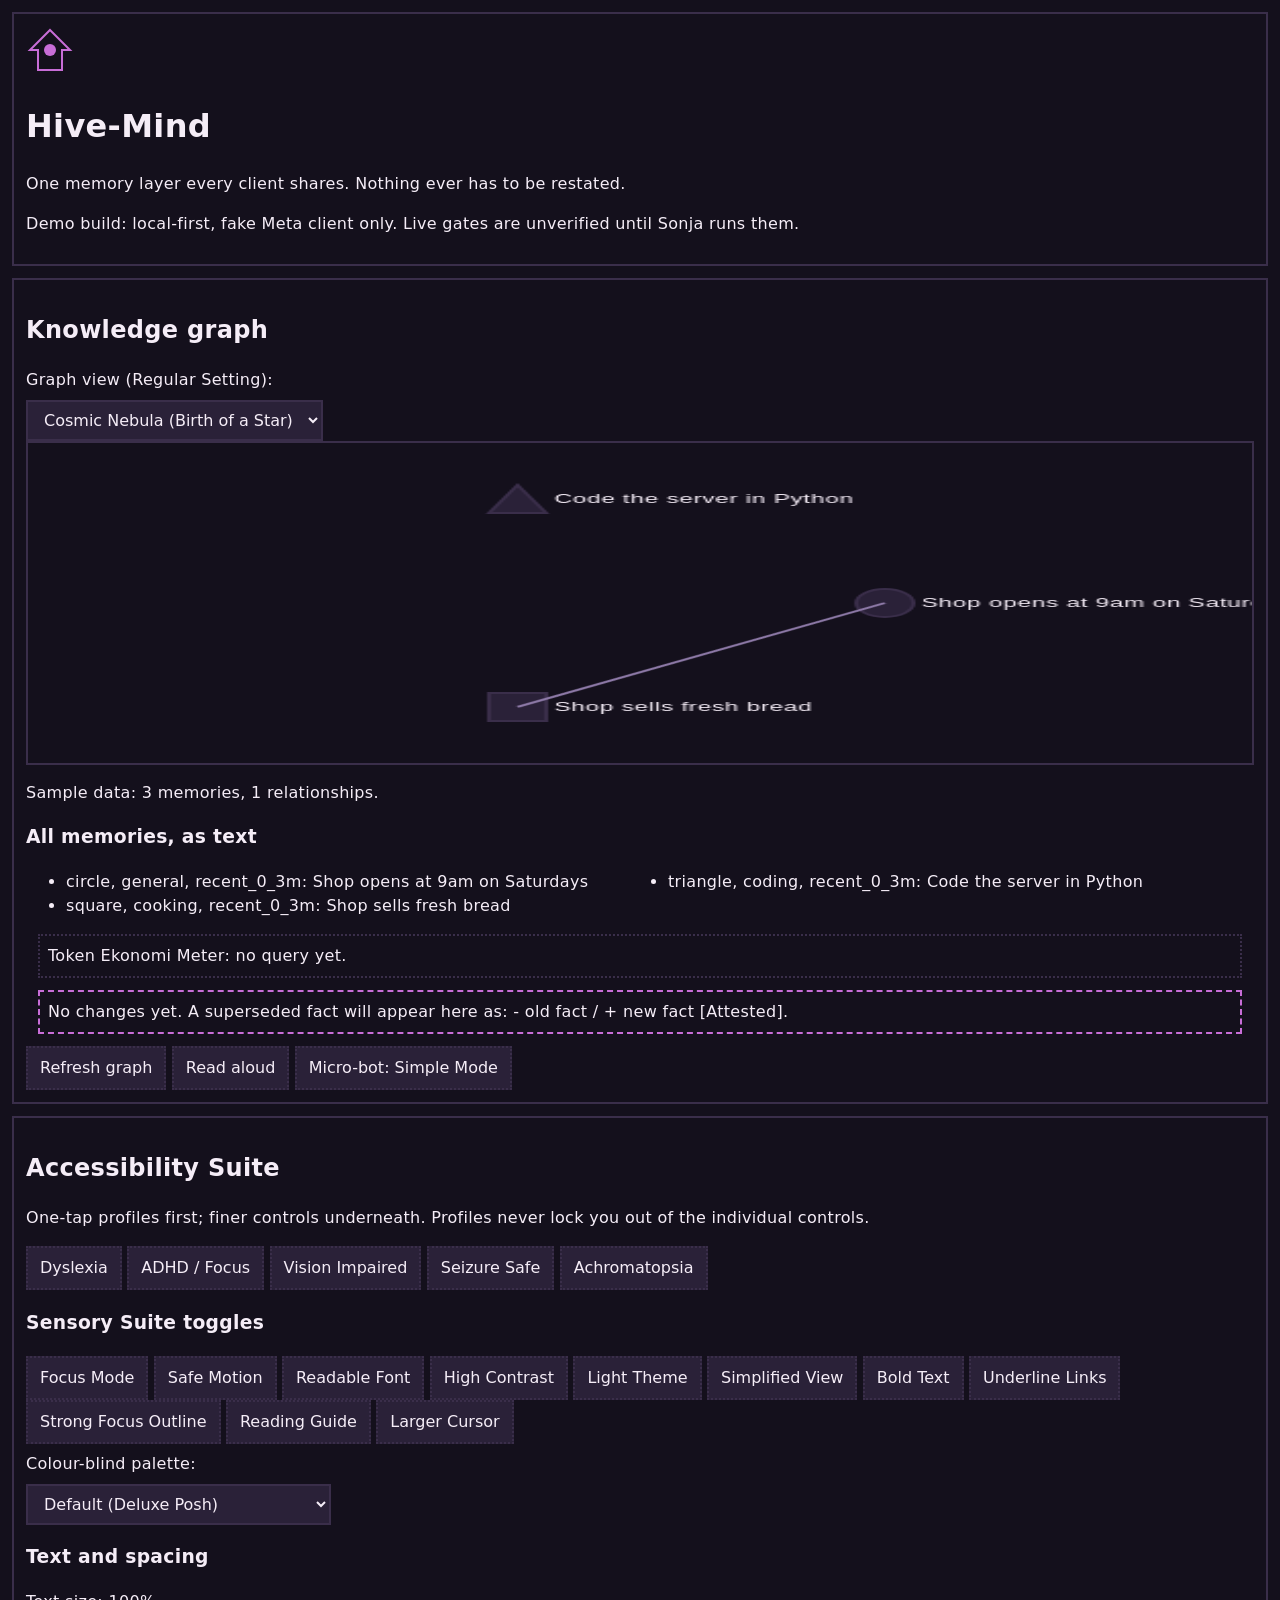
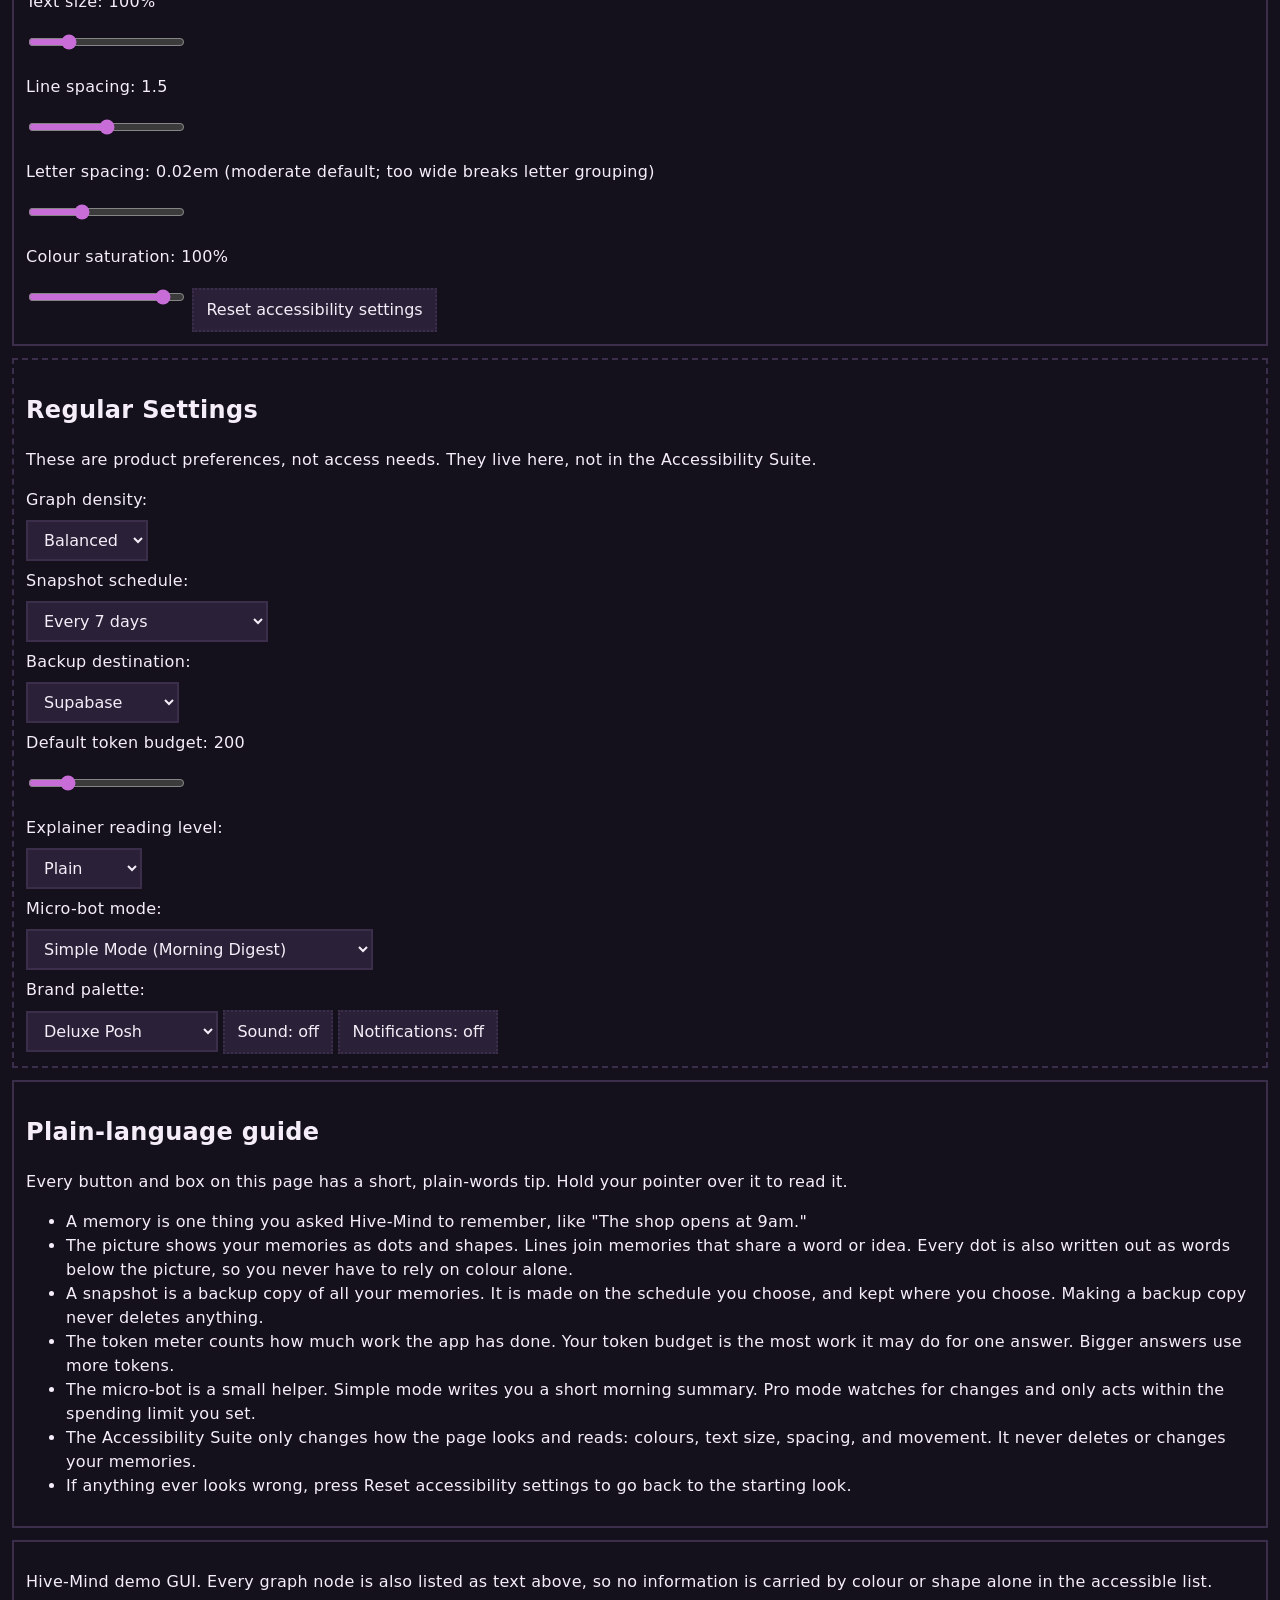
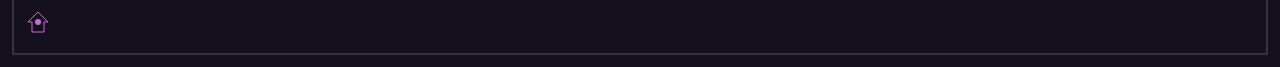
==== gui/index.html @ ef1be890 "Fix achromatopsia blackout: canvas uses rendered colours, preset conflict removed, plain-language he" ====
<!DOCTYPE html>
<html lang="en">
<head>
<meta charset="utf-8">
<meta name="viewport" content="width=device-width, initial-scale=1">
<title>Hive-Mind — Never Restate Yourself</title>
<link rel="stylesheet" href="styles.css">
</head>
<body>
<div id="reading-guide" aria-hidden="true"></div>
<header>
  <img src="logo.svg" alt="Hive-Mind logo: a house-shaped star" width="48" height="48">
  <h1>Hive-Mind</h1>
  <p>One memory layer every client shares. Nothing ever has to be restated.</p>
  <p class="distraction">Demo build: local-first, fake Meta client only. Live gates are unverified until Sonja runs them.</p>
</header>

<main>
  <section aria-label="Knowledge graph">
    <h2>Knowledge graph</h2>
    <label for="metaphor-select">Graph view (Regular Setting):</label>
    <select id="metaphor-select" aria-label="Graph view: nebula, tree of life, spherical mandala, or mythical road map" title="Choose how your memories are drawn: a star map, a tree, a round pattern, or a road map.">
      <option value="nebula">Cosmic Nebula (Birth of a Star)</option>
      <option value="tree">Tree of Life</option>
      <option value="mandala">Spherical Mandala</option>
      <option value="roadmap">Mythical Literary Road Map</option>
    </select>
    <div class="graph-wrap">
      <canvas id="graph-canvas" role="img" aria-label="Knowledge graph canvas: nodes are drawn as circles, squares, and triangles by domain, with solid, dashed, and dotted lines for relationships. A text list of all nodes follows."></canvas>
      <svg class="graph" id="graph-svg" role="img" aria-label="Knowledge graph, alternate view" style="display:none"><title>Knowledge graph, alternate view</title><g id="svg-nodes"></g></svg>
    </div>
    <p id="graph-status" aria-live="polite">Loading graph data…</p>
    <h3>All memories, as text</h3>
    <ul id="node-list" class="node-list" aria-label="All memories in the graph"></ul>
    <div id="token-meter" aria-live="polite">Token Ekonomi Meter: no query yet.</div>
    <div id="diff-toast" aria-live="polite">No changes yet. A superseded fact will appear here as: - old fact / + new fact [Attested].</div>
    <button id="refresh-button" type="button" aria-label="Refresh graph data" title="Load your newest memories into the picture.">Refresh graph</button>
    <button id="read-aloud-button" type="button" aria-label="Read the graph memories aloud" title="Read all your memories out loud.">Read aloud</button>
    <button id="microbot-slider-button" type="button" aria-label="Micro-bot mode slider: Simple Mode to Pro Mode" title="Switch the little helper between a simple morning summary and the advanced watch mode.">Micro-bot: Simple Mode</button>
  </section>

  <section class="accessibility" id="accessibility-suite" aria-label="Accessibility Suite">
    <h2>Accessibility Suite</h2>
    <p>One-tap profiles first; finer controls underneath. Profiles never lock you out of the individual controls.</p>
    <div role="group" aria-label="One-tap accessibility profiles">
      <button type="button" class="profile-button" data-profile="dyslexia" aria-pressed="false" aria-label="Dyslexia profile" title="One tap: easier reading font, more space, and fewer distractions.">Dyslexia</button>
      <button type="button" class="profile-button" data-profile="adhd_focus" aria-pressed="false" aria-label="ADHD and focus profile" title="One tap: hide distractions and show a reading guide to help you focus.">ADHD / Focus</button>
      <button type="button" class="profile-button" data-profile="vision_impaired" aria-pressed="false" aria-label="Vision impaired profile" title="One tap: bigger text, bold words, and stronger contrast.">Vision Impaired</button>
      <button type="button" class="profile-button" data-profile="seizure_safe" aria-pressed="false" aria-label="Seizure safe profile" title="One tap: stop movement, soften colours, and hide distractions.">Seizure Safe</button>
      <button type="button" class="profile-button" data-profile="achromatopsia" aria-pressed="false" aria-label="Achromatopsia profile, pure grayscale" title="One tap: shades of grey only, with black text on a white background.">Achromatopsia</button>
    </div>
    <h3>Sensory Suite toggles</h3>
    <button type="button" id="toggle-focus" aria-pressed="false" aria-label="Focus Mode: hide distractions" title="Hide extra notes so you can focus on your memories.">Focus Mode</button>
    <button type="button" id="toggle-motion" aria-pressed="false" aria-label="Safe Motion: stop animations" title="Stop movement and animation on this page.">Safe Motion</button>
    <button type="button" id="toggle-font" aria-pressed="false" aria-label="Readable Font" title="Use a font that is easier to read.">Readable Font</button>
    <button type="button" id="toggle-contrast" aria-pressed="false" aria-label="High Contrast" title="Make text and borders stand out more strongly.">High Contrast</button>
    <button type="button" id="toggle-light" aria-pressed="false" aria-label="Light Theme" title="Use a light background instead of a dark one.">Light Theme</button>
    <button type="button" id="toggle-simplified" aria-pressed="false" aria-label="Simplified View: hide images" title="Hide pictures and logos for a plainer page.">Simplified View</button>
    <button type="button" id="toggle-bold" aria-pressed="false" aria-label="Bold text" title="Make all words bold.">Bold Text</button>
    <button type="button" id="toggle-underline" aria-pressed="false" aria-label="Underline all links" title="Put a line under every link so links are easy to spot.">Underline Links</button>
    <button type="button" id="toggle-focus-outline" aria-pressed="false" aria-label="Strong keyboard focus outline" title="Show a thick outline around whatever you have selected with the keyboard.">Strong Focus Outline</button>
    <button type="button" id="toggle-guide" aria-pressed="false" aria-label="Reading guide ruler" title="Show a band that follows your mouse to help you keep your place while reading.">Reading Guide</button>
    <button type="button" id="toggle-cursor" aria-pressed="false" aria-label="Larger cursor" title="Make the mouse pointer bigger and easier to find.">Larger Cursor</button>
    <label for="palette-select">Colour-blind palette:</label>
    <select id="palette-select" aria-label="Colour-blind palette, including pure grayscale achromatopsia" title="Choose colours that work for your kind of colour blindness. The grey-only choice is for people who see no colour at all.">
      <option value="default">Default (Deluxe Posh)</option>
      <option value="deuteranomaly">Deuteranomaly</option>
      <option value="protanomaly">Protanomaly</option>
      <option value="deuteranopia">Deuteranopia</option>
      <option value="protanopia">Protanopia</option>
      <option value="tritanomaly">Tritanomaly</option>
      <option value="tritanopia">Tritanopia</option>
      <option value="achromatopsia">Achromatopsia (pure grayscale)</option>
    </select>
    <h3>Text and spacing</h3>
    <label for="text-size">Text size: <span id="text-size-value">100%</span></label>
    <input id="text-size" type="range" min="80" max="200" step="5" value="100" aria-label="Text size, 80 to 200 percent" title="Make the words bigger or smaller.">
    <label for="line-spacing">Line spacing: <span id="line-spacing-value">1.5</span></label>
    <input id="line-spacing" type="range" min="1.0" max="2.0" step="0.1" value="1.5" aria-label="Line spacing, 1.0 to 2.0" title="Change the space between lines of words.">
    <label for="letter-spacing">Letter spacing: <span id="letter-spacing-value">0.02em</span> (moderate default; too wide breaks letter grouping)</label>
    <input id="letter-spacing" type="range" min="-0.02" max="0.12" step="0.01" value="0.02" aria-label="Letter spacing, minus 0.02 to 0.12 em" title="Change the space between letters. A little helps; too much makes words hard to read.">
    <label for="saturation">Colour saturation: <span id="saturation-value">100%</span></label>
    <input id="saturation" type="range" min="0" max="100" step="5" value="100" aria-label="Colour saturation, 0 to 100 percent, 0 is monochrome" title="Make colours stronger or weaker. All the way down is grey only.">
    <button type="button" id="reset-settings" aria-label="Reset all accessibility settings to defaults" title="Put all the reading and colour settings back to how they started.">Reset accessibility settings</button>
  </section>

  <section class="regular" id="regular-settings" aria-label="Regular settings">
    <h2>Regular Settings</h2>
    <p>These are product preferences, not access needs. They live here, not in the Accessibility Suite.</p>
    <label for="graph-density">Graph density:</label>
    <select id="graph-density" aria-label="Graph density: sparse, balanced, or dense" title="Choose how many memories to show at once: few, a balanced amount, or many.">
      <option value="sparse">Sparse</option>
      <option value="balanced" selected>Balanced</option>
      <option value="dense">Dense</option>
    </select>
    <label for="snapshot-schedule">Snapshot schedule:</label>
    <select id="snapshot-schedule" aria-label="Snapshot schedule" title="Choose how often a backup copy of your memories is made.">
      <option value="7d" selected>Every 7 days</option>
      <option value="1d">Daily</option>
      <option value="30d">Every 30 days</option>
      <option value="now">Manual (Sync Now only)</option>
    </select>
    <label for="backup-destination">Backup destination:</label>
    <select id="backup-destination" aria-label="Backup destination: Supabase or Google Drive" title="Choose where your backup copy of your memories is kept.">
      <option value="supabase" selected>Supabase</option>
      <option value="drive">Google Drive</option>
    </select>
    <label for="token-budget">Default token budget: <span id="token-budget-value">200</span></label>
    <input id="token-budget" type="range" min="50" max="1000" step="50" value="200" aria-label="Default token budget, 50 to 1000" title="Set how much work the app may do when it answers. A bigger number lets it do more, and costs more.">
    <label for="reading-level">Explainer reading level:</label>
    <select id="reading-level" aria-label="Explainer reading level" title="Choose short plain explanations or longer detailed ones.">
      <option value="plain" selected>Plain</option>
      <option value="detailed">Detailed</option>
    </select>
    <label for="microbot-mode">Micro-bot mode:</label>
    <select id="microbot-mode" aria-label="Micro-bot mode: Simple or Pro" title="Choose the simple morning summary helper or the advanced watch helper.">
      <option value="simple" selected>Simple Mode (Morning Digest)</option>
      <option value="pro">Pro Mode (Allowance-Gated Sentinel)</option>
    </select>
    <label for="palette-choice">Brand palette:</label>
    <select id="palette-choice" aria-label="Brand palette selection" title="Choose the look of the page: the dark fancy style or the light fancy style.">
      <option value="posh" selected>Deluxe Posh</option>
      <option value="posh-light">Deluxe Posh Light</option>
    </select>
    <button type="button" id="toggle-sound" aria-pressed="false" aria-label="Sound effects on or off" title="Turn sounds on or off.">Sound: off</button>
    <button type="button" id="toggle-notifications" aria-pressed="false" aria-label="Notifications on or off" title="Turn pop-up messages on or off.">Notifications: off</button>
  </section>

  <section id="plain-language-guide" aria-label="Plain-language guide">
    <h2>Plain-language guide</h2>
    <p>Every button and box on this page has a short, plain-words tip. Hold your pointer over it to read it.</p>
    <ul>
      <li>A memory is one thing you asked Hive-Mind to remember, like "The shop opens at 9am."</li>
      <li>The picture shows your memories as dots and shapes. Lines join memories that share a word or idea. Every dot is also written out as words below the picture, so you never have to rely on colour alone.</li>
      <li>A snapshot is a backup copy of all your memories. It is made on the schedule you choose, and kept where you choose. Making a backup copy never deletes anything.</li>
      <li>The token meter counts how much work the app has done. Your token budget is the most work it may do for one answer. Bigger answers use more tokens.</li>
      <li>The micro-bot is a small helper. Simple mode writes you a short morning summary. Pro mode watches for changes and only acts within the spending limit you set.</li>
      <li>The Accessibility Suite only changes how the page looks and reads: colours, text size, spacing, and movement. It never deletes or changes your memories.</li>
      <li>If anything ever looks wrong, press Reset accessibility settings to go back to the starting look.</li>
    </ul>
  </section>
</main>
<footer>
  <p>Hive-Mind demo GUI. Every graph node is also listed as text above, so no information is carried by colour or shape alone in the accessible list.</p>
  <img src="logo.svg" alt="" width="24" height="24" aria-hidden="true">
</footer>
<script src="settings-data.js"></script>
<script src="app.js"></script>
</body>
</html>
---- gui/styles.css ----
/* Hive-Mind GUI styles. 2px borders carry hierarchy: solid = primary
   frames, dashed = secondary tags/links, dotted = tertiary controls.
   Meaning is never carried by colour alone: shapes + line styles do
   that work, so the pure-grayscale mode keeps full hierarchy. */
:root {
  --bg: #14101c; --text: #f5edf7; --accent: #c86dd7; --border: #3a2e4a;
  --node: #2a2138; --edge: #8e7aa8;
  --font-scale: 1; --line-height: 1.5; --letter-spacing: 0.02em;
  --saturation: 100%;
}
* { box-sizing: border-box; }
body {
  margin: 0; background: var(--bg); color: var(--text);
  font-family: system-ui, sans-serif;
  font-size: calc(16px * var(--font-scale));
  line-height: var(--line-height); letter-spacing: var(--letter-spacing);
}
body.light-theme { --bg: #faf7fb; --text: #1a1424; --node: #ffffff; --border: #6b5a80; }
body.high-contrast { --bg: #000000; --text: #ffffff; --accent: #ffd400; --border: #ffffff; --edge: #ffffff; }
body.readable-font { font-family: "Atkinson Hyperlegible", Verdana, sans-serif; }
body.bold-text { font-weight: 700; }
body.focus-mode .distraction { display: none; }
body.safe-motion *, body.safe-motion *::before, body.safe-motion *::after {
  animation: none !important; transition: none !important;
}
body.simplified img, body.simplified .decorative { display: none; }
body.underline-links a { text-decoration: underline !important; }
body.strong-focus :focus-visible { outline: 4px solid var(--accent); outline-offset: 3px; }
body.large-cursor, body.large-cursor * { cursor: url("data:image/svg+xml;utf8,<svg xmlns='http://www.w3.org/2000/svg' width='32' height='32'><circle cx='16' cy='16' r='12' fill='none' stroke='black' stroke-width='3'/></svg>") 16 16, auto; }
/* Saturation and achromatopsia filters are scoped to header/main/
   footer, NOT to body: a filter on body would make the fixed
   reading guide (a direct child of body) position relative to the
   body instead of the viewport. The guide itself is left unfiltered
   and gets a grayscale background in achromatopsia mode below, so
   it stays usable and never carries colour. The canvas, logo, and
   native controls inside header/main/footer all go through the
   filter, so no colour survives anywhere on the page. */
header, main, footer { filter: saturate(var(--saturation)); }
body.achromatopsia header, body.achromatopsia main, body.achromatopsia footer { filter: grayscale(1) saturate(var(--saturation)); }
body.achromatopsia #reading-guide { background: rgba(89, 89, 89, 0.25); }
@media (prefers-reduced-motion: reduce) {
  * { animation-duration: 0.01ms !important; transition-duration: 0.01ms !important; }
}
header, section, footer { border: 2px solid var(--border); margin: 12px; padding: 12px; }
header { border-style: solid; }
section.accessibility { border-style: solid; }
section.regular { border-style: dashed; }
/* accent-color lets palette changes (including the grayscale accent)
   show on native controls: without it Chrome keeps range sliders and
   select controls blue no matter what the palette says. */
button, select, input[type="range"] { border: 2px solid var(--border); background: var(--node); color: var(--text); padding: 8px 12px; font: inherit; accent-color: var(--accent); }
button { border-style: dotted; cursor: pointer; }
button[aria-pressed="true"] { border-style: solid; border-color: var(--accent); }
label { display: block; margin: 8px 0; }
.graph-wrap { border: 2px solid var(--border); position: relative; min-height: 320px; }
canvas, svg.graph { width: 100%; height: 320px; display: block; }
/* The canvas background matches the page background, so canvas
   labels always sit on the colour they were drawn against. */
canvas { background: var(--bg); }
#reading-guide { position: fixed; left: 0; right: 0; height: 2em; background: rgba(200, 109, 215, 0.25); border-top: 2px solid var(--accent); border-bottom: 2px solid var(--accent); pointer-events: none; display: none; z-index: 50; }
body.reading-guide #reading-guide { display: block; }
#diff-toast { border: 2px dashed var(--accent); padding: 8px; margin: 12px; }
#token-meter { border: 2px dotted var(--border); padding: 8px; margin: 12px; }
.node-list { columns: 2; }
.sr-only { position: absolute; width: 1px; height: 1px; overflow: hidden; clip: rect(0,0,0,0); }
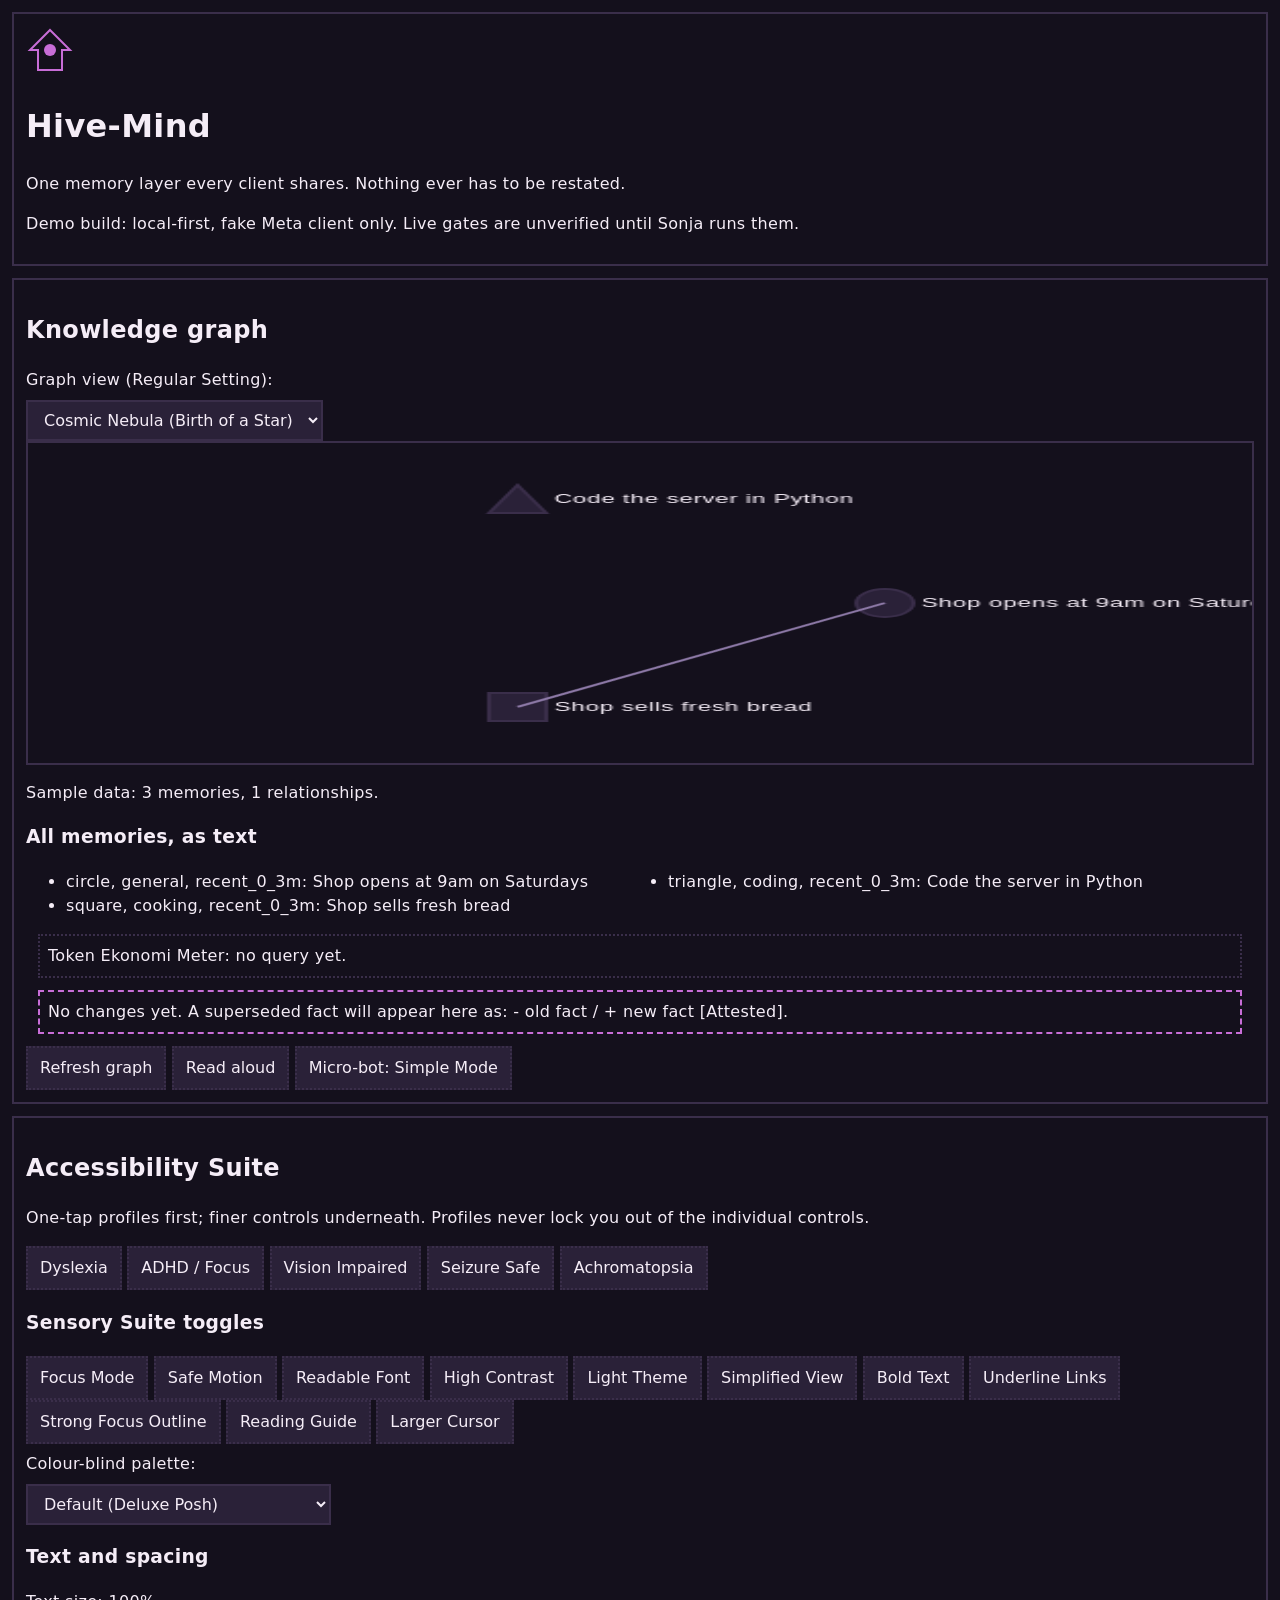
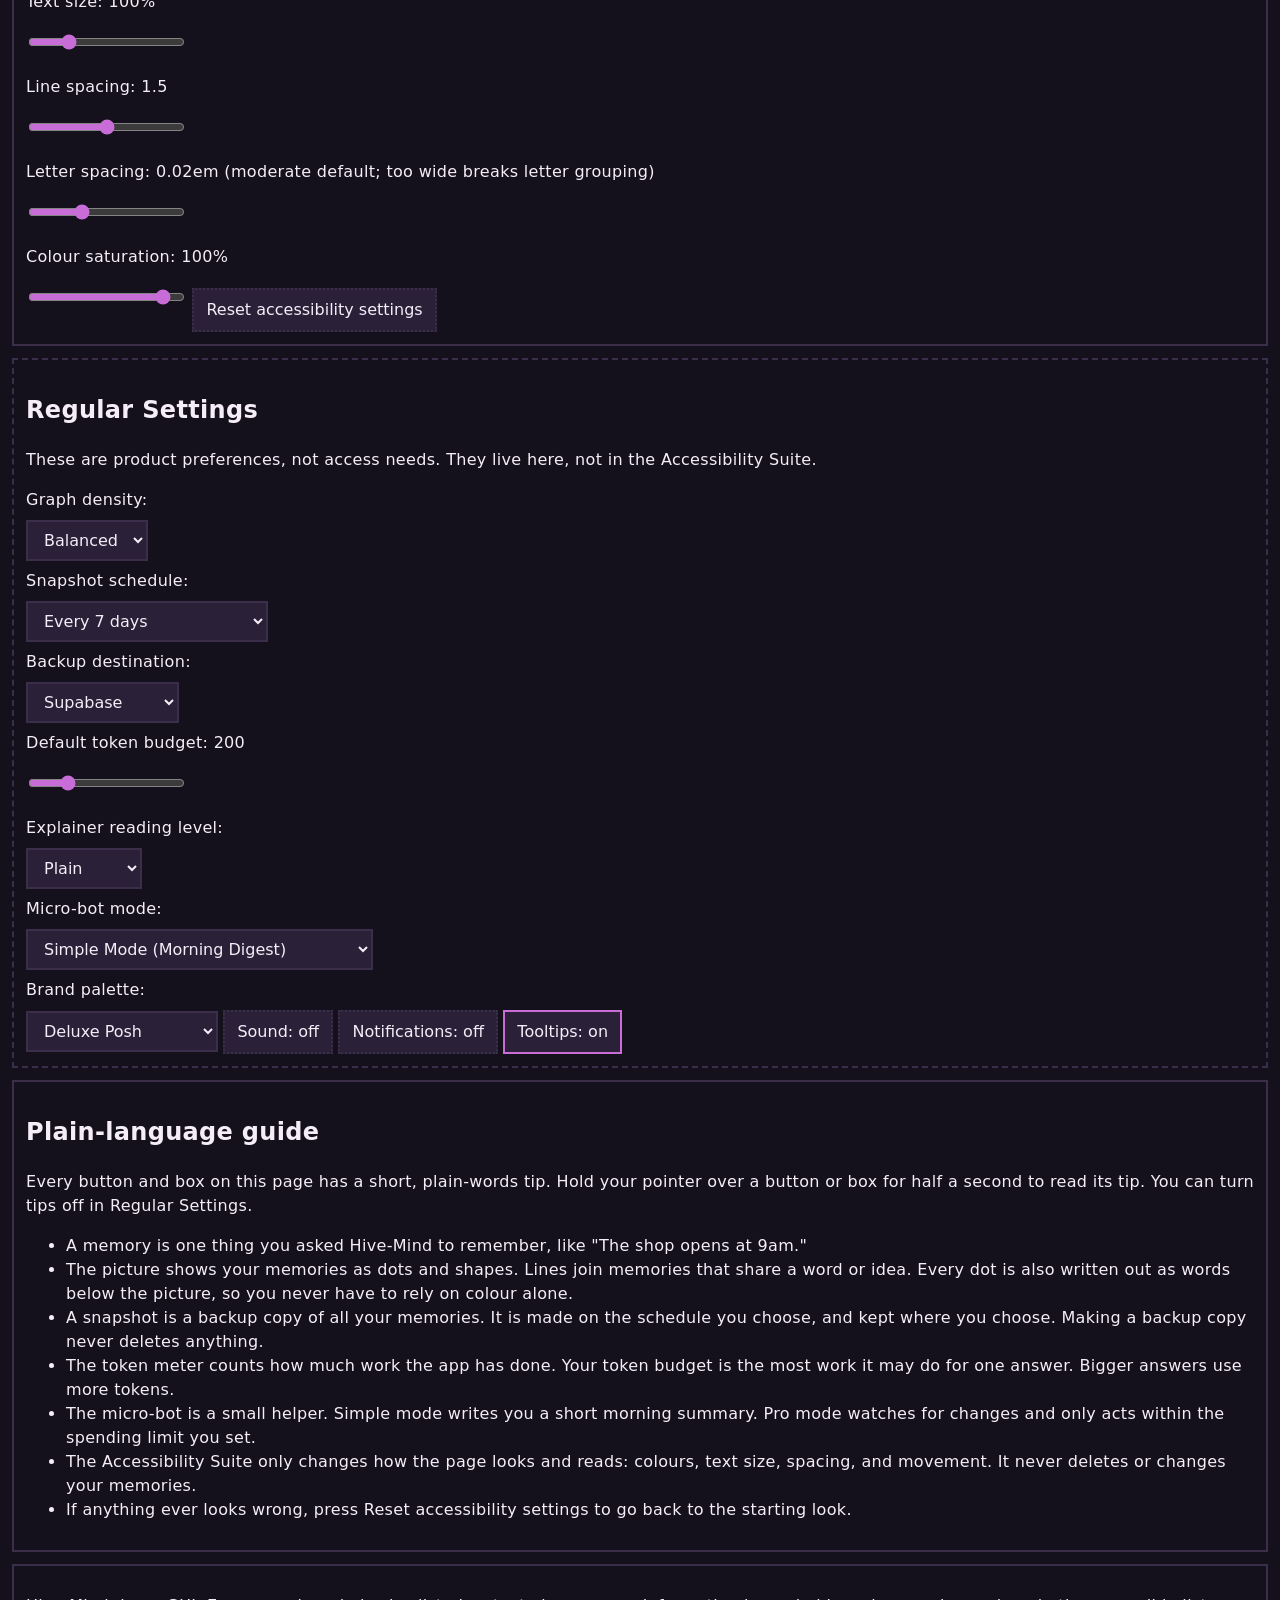
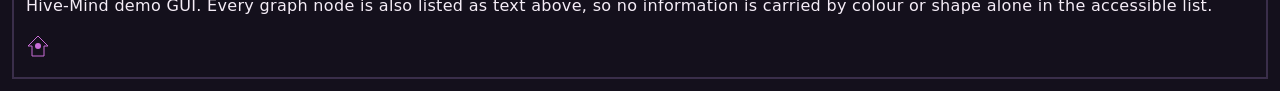
==== commit ca0ede08: "Fast custom tooltips: 500ms, hover+focus, off switch in Regular Settings (152 tests passed)" ====
--- a/gui/index.html
+++ b/gui/index.html
@@ -8,6 +8,7 @@
 </head>
 <body>
 <div id="reading-guide" aria-hidden="true"></div>
+<div id="hivemind-tooltip" role="tooltip" hidden></div>
 <header>
   <img src="logo.svg" alt="Hive-Mind logo: a house-shaped star" width="48" height="48">
   <h1>Hive-Mind</h1>
@@ -19,7 +20,7 @@
   <section aria-label="Knowledge graph">
     <h2>Knowledge graph</h2>
     <label for="metaphor-select">Graph view (Regular Setting):</label>
-    <select id="metaphor-select" aria-label="Graph view: nebula, tree of life, spherical mandala, or mythical road map" title="Choose how your memories are drawn: a star map, a tree, a round pattern, or a road map.">
+    <select id="metaphor-select" aria-label="Graph view: nebula, tree of life, spherical mandala, or mythical road map" data-tooltip="Choose how your memories are drawn: a star map, a tree, a round pattern, or a road map.">
       <option value="nebula">Cosmic Nebula (Birth of a Star)</option>
       <option value="tree">Tree of Life</option>
       <option value="mandala">Spherical Mandala</option>
@@ -34,35 +35,35 @@
     <ul id="node-list" class="node-list" aria-label="All memories in the graph"></ul>
     <div id="token-meter" aria-live="polite">Token Ekonomi Meter: no query yet.</div>
     <div id="diff-toast" aria-live="polite">No changes yet. A superseded fact will appear here as: - old fact / + new fact [Attested].</div>
-    <button id="refresh-button" type="button" aria-label="Refresh graph data" title="Load your newest memories into the picture.">Refresh graph</button>
-    <button id="read-aloud-button" type="button" aria-label="Read the graph memories aloud" title="Read all your memories out loud.">Read aloud</button>
-    <button id="microbot-slider-button" type="button" aria-label="Micro-bot mode slider: Simple Mode to Pro Mode" title="Switch the little helper between a simple morning summary and the advanced watch mode.">Micro-bot: Simple Mode</button>
+    <button id="refresh-button" type="button" aria-label="Refresh graph data" data-tooltip="Load your newest memories into the picture.">Refresh graph</button>
+    <button id="read-aloud-button" type="button" aria-label="Read the graph memories aloud" data-tooltip="Read all your memories out loud.">Read aloud</button>
+    <button id="microbot-slider-button" type="button" aria-label="Micro-bot mode slider: Simple Mode to Pro Mode" data-tooltip="Switch the little helper between a simple morning summary and the advanced watch mode.">Micro-bot: Simple Mode</button>
   </section>
 
   <section class="accessibility" id="accessibility-suite" aria-label="Accessibility Suite">
     <h2>Accessibility Suite</h2>
     <p>One-tap profiles first; finer controls underneath. Profiles never lock you out of the individual controls.</p>
     <div role="group" aria-label="One-tap accessibility profiles">
-      <button type="button" class="profile-button" data-profile="dyslexia" aria-pressed="false" aria-label="Dyslexia profile" title="One tap: easier reading font, more space, and fewer distractions.">Dyslexia</button>
-      <button type="button" class="profile-button" data-profile="adhd_focus" aria-pressed="false" aria-label="ADHD and focus profile" title="One tap: hide distractions and show a reading guide to help you focus.">ADHD / Focus</button>
-      <button type="button" class="profile-button" data-profile="vision_impaired" aria-pressed="false" aria-label="Vision impaired profile" title="One tap: bigger text, bold words, and stronger contrast.">Vision Impaired</button>
-      <button type="button" class="profile-button" data-profile="seizure_safe" aria-pressed="false" aria-label="Seizure safe profile" title="One tap: stop movement, soften colours, and hide distractions.">Seizure Safe</button>
-      <button type="button" class="profile-button" data-profile="achromatopsia" aria-pressed="false" aria-label="Achromatopsia profile, pure grayscale" title="One tap: shades of grey only, with black text on a white background.">Achromatopsia</button>
+      <button type="button" class="profile-button" data-profile="dyslexia" aria-pressed="false" aria-label="Dyslexia profile" data-tooltip="One tap: easier reading font, more space, and fewer distractions.">Dyslexia</button>
+      <button type="button" class="profile-button" data-profile="adhd_focus" aria-pressed="false" aria-label="ADHD and focus profile" data-tooltip="One tap: hide distractions and show a reading guide to help you focus.">ADHD / Focus</button>
+      <button type="button" class="profile-button" data-profile="vision_impaired" aria-pressed="false" aria-label="Vision impaired profile" data-tooltip="One tap: bigger text, bold words, and stronger contrast.">Vision Impaired</button>
+      <button type="button" class="profile-button" data-profile="seizure_safe" aria-pressed="false" aria-label="Seizure safe profile" data-tooltip="One tap: stop movement, soften colours, and hide distractions.">Seizure Safe</button>
+      <button type="button" class="profile-button" data-profile="achromatopsia" aria-pressed="false" aria-label="Achromatopsia profile, pure grayscale" data-tooltip="One tap: shades of grey only, with black text on a white background.">Achromatopsia</button>
     </div>
     <h3>Sensory Suite toggles</h3>
-    <button type="button" id="toggle-focus" aria-pressed="false" aria-label="Focus Mode: hide distractions" title="Hide extra notes so you can focus on your memories.">Focus Mode</button>
-    <button type="button" id="toggle-motion" aria-pressed="false" aria-label="Safe Motion: stop animations" title="Stop movement and animation on this page.">Safe Motion</button>
-    <button type="button" id="toggle-font" aria-pressed="false" aria-label="Readable Font" title="Use a font that is easier to read.">Readable Font</button>
-    <button type="button" id="toggle-contrast" aria-pressed="false" aria-label="High Contrast" title="Make text and borders stand out more strongly.">High Contrast</button>
-    <button type="button" id="toggle-light" aria-pressed="false" aria-label="Light Theme" title="Use a light background instead of a dark one.">Light Theme</button>
-    <button type="button" id="toggle-simplified" aria-pressed="false" aria-label="Simplified View: hide images" title="Hide pictures and logos for a plainer page.">Simplified View</button>
-    <button type="button" id="toggle-bold" aria-pressed="false" aria-label="Bold text" title="Make all words bold.">Bold Text</button>
-    <button type="button" id="toggle-underline" aria-pressed="false" aria-label="Underline all links" title="Put a line under every link so links are easy to spot.">Underline Links</button>
-    <button type="button" id="toggle-focus-outline" aria-pressed="false" aria-label="Strong keyboard focus outline" title="Show a thick outline around whatever you have selected with the keyboard.">Strong Focus Outline</button>
-    <button type="button" id="toggle-guide" aria-pressed="false" aria-label="Reading guide ruler" title="Show a band that follows your mouse to help you keep your place while reading.">Reading Guide</button>
-    <button type="button" id="toggle-cursor" aria-pressed="false" aria-label="Larger cursor" title="Make the mouse pointer bigger and easier to find.">Larger Cursor</button>
+    <button type="button" id="toggle-focus" aria-pressed="false" aria-label="Focus Mode: hide distractions" data-tooltip="Hide extra notes so you can focus on your memories.">Focus Mode</button>
+    <button type="button" id="toggle-motion" aria-pressed="false" aria-label="Safe Motion: stop animations" data-tooltip="Stop movement and animation on this page.">Safe Motion</button>
+    <button type="button" id="toggle-font" aria-pressed="false" aria-label="Readable Font" data-tooltip="Use a font that is easier to read.">Readable Font</button>
+    <button type="button" id="toggle-contrast" aria-pressed="false" aria-label="High Contrast" data-tooltip="Make text and borders stand out more strongly.">High Contrast</button>
+    <button type="button" id="toggle-light" aria-pressed="false" aria-label="Light Theme" data-tooltip="Use a light background instead of a dark one.">Light Theme</button>
+    <button type="button" id="toggle-simplified" aria-pressed="false" aria-label="Simplified View: hide images" data-tooltip="Hide pictures and logos for a plainer page.">Simplified View</button>
+    <button type="button" id="toggle-bold" aria-pressed="false" aria-label="Bold text" data-tooltip="Make all words bold.">Bold Text</button>
+    <button type="button" id="toggle-underline" aria-pressed="false" aria-label="Underline all links" data-tooltip="Put a line under every link so links are easy to spot.">Underline Links</button>
+    <button type="button" id="toggle-focus-outline" aria-pressed="false" aria-label="Strong keyboard focus outline" data-tooltip="Show a thick outline around whatever you have selected with the keyboard.">Strong Focus Outline</button>
+    <button type="button" id="toggle-guide" aria-pressed="false" aria-label="Reading guide ruler" data-tooltip="Show a band that follows your mouse to help you keep your place while reading.">Reading Guide</button>
+    <button type="button" id="toggle-cursor" aria-pressed="false" aria-label="Larger cursor" data-tooltip="Make the mouse pointer bigger and easier to find.">Larger Cursor</button>
     <label for="palette-select">Colour-blind palette:</label>
-    <select id="palette-select" aria-label="Colour-blind palette, including pure grayscale achromatopsia" title="Choose colours that work for your kind of colour blindness. The grey-only choice is for people who see no colour at all.">
+    <select id="palette-select" aria-label="Colour-blind palette, including pure grayscale achromatopsia" data-tooltip="Choose colours that work for your kind of colour blindness. The grey-only choice is for people who see no colour at all.">
       <option value="default">Default (Deluxe Posh)</option>
       <option value="deuteranomaly">Deuteranomaly</option>
       <option value="protanomaly">Protanomaly</option>
@@ -74,61 +75,62 @@
     </select>
     <h3>Text and spacing</h3>
     <label for="text-size">Text size: <span id="text-size-value">100%</span></label>
-    <input id="text-size" type="range" min="80" max="200" step="5" value="100" aria-label="Text size, 80 to 200 percent" title="Make the words bigger or smaller.">
+    <input id="text-size" type="range" min="80" max="200" step="5" value="100" aria-label="Text size, 80 to 200 percent" data-tooltip="Make the words bigger or smaller.">
     <label for="line-spacing">Line spacing: <span id="line-spacing-value">1.5</span></label>
-    <input id="line-spacing" type="range" min="1.0" max="2.0" step="0.1" value="1.5" aria-label="Line spacing, 1.0 to 2.0" title="Change the space between lines of words.">
+    <input id="line-spacing" type="range" min="1.0" max="2.0" step="0.1" value="1.5" aria-label="Line spacing, 1.0 to 2.0" data-tooltip="Change the space between lines of words.">
     <label for="letter-spacing">Letter spacing: <span id="letter-spacing-value">0.02em</span> (moderate default; too wide breaks letter grouping)</label>
-    <input id="letter-spacing" type="range" min="-0.02" max="0.12" step="0.01" value="0.02" aria-label="Letter spacing, minus 0.02 to 0.12 em" title="Change the space between letters. A little helps; too much makes words hard to read.">
+    <input id="letter-spacing" type="range" min="-0.02" max="0.12" step="0.01" value="0.02" aria-label="Letter spacing, minus 0.02 to 0.12 em" data-tooltip="Change the space between letters. A little helps; too much makes words hard to read.">
     <label for="saturation">Colour saturation: <span id="saturation-value">100%</span></label>
-    <input id="saturation" type="range" min="0" max="100" step="5" value="100" aria-label="Colour saturation, 0 to 100 percent, 0 is monochrome" title="Make colours stronger or weaker. All the way down is grey only.">
-    <button type="button" id="reset-settings" aria-label="Reset all accessibility settings to defaults" title="Put all the reading and colour settings back to how they started.">Reset accessibility settings</button>
+    <input id="saturation" type="range" min="0" max="100" step="5" value="100" aria-label="Colour saturation, 0 to 100 percent, 0 is monochrome" data-tooltip="Make colours stronger or weaker. All the way down is grey only.">
+    <button type="button" id="reset-settings" aria-label="Reset all accessibility settings to defaults" data-tooltip="Put all the reading and colour settings back to how they started.">Reset accessibility settings</button>
   </section>
 
   <section class="regular" id="regular-settings" aria-label="Regular settings">
     <h2>Regular Settings</h2>
     <p>These are product preferences, not access needs. They live here, not in the Accessibility Suite.</p>
     <label for="graph-density">Graph density:</label>
-    <select id="graph-density" aria-label="Graph density: sparse, balanced, or dense" title="Choose how many memories to show at once: few, a balanced amount, or many.">
+    <select id="graph-density" aria-label="Graph density: sparse, balanced, or dense" data-tooltip="Choose how many memories to show at once: few, a balanced amount, or many.">
       <option value="sparse">Sparse</option>
       <option value="balanced" selected>Balanced</option>
       <option value="dense">Dense</option>
     </select>
     <label for="snapshot-schedule">Snapshot schedule:</label>
-    <select id="snapshot-schedule" aria-label="Snapshot schedule" title="Choose how often a backup copy of your memories is made.">
+    <select id="snapshot-schedule" aria-label="Snapshot schedule" data-tooltip="Choose how often a backup copy of your memories is made.">
       <option value="7d" selected>Every 7 days</option>
       <option value="1d">Daily</option>
       <option value="30d">Every 30 days</option>
       <option value="now">Manual (Sync Now only)</option>
     </select>
     <label for="backup-destination">Backup destination:</label>
-    <select id="backup-destination" aria-label="Backup destination: Supabase or Google Drive" title="Choose where your backup copy of your memories is kept.">
+    <select id="backup-destination" aria-label="Backup destination: Supabase or Google Drive" data-tooltip="Choose where your backup copy of your memories is kept.">
       <option value="supabase" selected>Supabase</option>
       <option value="drive">Google Drive</option>
     </select>
     <label for="token-budget">Default token budget: <span id="token-budget-value">200</span></label>
-    <input id="token-budget" type="range" min="50" max="1000" step="50" value="200" aria-label="Default token budget, 50 to 1000" title="Set how much work the app may do when it answers. A bigger number lets it do more, and costs more.">
+    <input id="token-budget" type="range" min="50" max="1000" step="50" value="200" aria-label="Default token budget, 50 to 1000" data-tooltip="Set how much work the app may do when it answers. A bigger number lets it do more, and costs more.">
     <label for="reading-level">Explainer reading level:</label>
-    <select id="reading-level" aria-label="Explainer reading level" title="Choose short plain explanations or longer detailed ones.">
+    <select id="reading-level" aria-label="Explainer reading level" data-tooltip="Choose short plain explanations or longer detailed ones.">
       <option value="plain" selected>Plain</option>
       <option value="detailed">Detailed</option>
     </select>
     <label for="microbot-mode">Micro-bot mode:</label>
-    <select id="microbot-mode" aria-label="Micro-bot mode: Simple or Pro" title="Choose the simple morning summary helper or the advanced watch helper.">
+    <select id="microbot-mode" aria-label="Micro-bot mode: Simple or Pro" data-tooltip="Choose the simple morning summary helper or the advanced watch helper.">
       <option value="simple" selected>Simple Mode (Morning Digest)</option>
       <option value="pro">Pro Mode (Allowance-Gated Sentinel)</option>
     </select>
     <label for="palette-choice">Brand palette:</label>
-    <select id="palette-choice" aria-label="Brand palette selection" title="Choose the look of the page: the dark fancy style or the light fancy style.">
+    <select id="palette-choice" aria-label="Brand palette selection" data-tooltip="Choose the look of the page: the dark fancy style or the light fancy style.">
       <option value="posh" selected>Deluxe Posh</option>
       <option value="posh-light">Deluxe Posh Light</option>
     </select>
-    <button type="button" id="toggle-sound" aria-pressed="false" aria-label="Sound effects on or off" title="Turn sounds on or off.">Sound: off</button>
-    <button type="button" id="toggle-notifications" aria-pressed="false" aria-label="Notifications on or off" title="Turn pop-up messages on or off.">Notifications: off</button>
+    <button type="button" id="toggle-sound" aria-pressed="false" aria-label="Sound effects on or off" data-tooltip="Turn sounds on or off.">Sound: off</button>
+    <button type="button" id="toggle-notifications" aria-pressed="false" aria-label="Notifications on or off" data-tooltip="Turn pop-up messages on or off.">Notifications: off</button>
+    <button type="button" id="toggle-tooltips" aria-pressed="true" aria-label="Tooltips on or off" data-tooltip="Turn the quick helper tips on or off. When they are off, no tips pop up.">Tooltips: on</button>
   </section>
 
   <section id="plain-language-guide" aria-label="Plain-language guide">
     <h2>Plain-language guide</h2>
-    <p>Every button and box on this page has a short, plain-words tip. Hold your pointer over it to read it.</p>
+    <p>Every button and box on this page has a short, plain-words tip. Hold your pointer over a button or box for half a second to read its tip. You can turn tips off in Regular Settings.</p>
     <ul>
       <li>A memory is one thing you asked Hive-Mind to remember, like "The shop opens at 9am."</li>
       <li>The picture shows your memories as dots and shapes. Lines join memories that share a word or idea. Every dot is also written out as words below the picture, so you never have to rely on colour alone.</li>
--- a/gui/styles.css
+++ b/gui/styles.css
@@ -59,6 +59,21 @@
 canvas { background: var(--bg); }
 #reading-guide { position: fixed; left: 0; right: 0; height: 2em; background: rgba(200, 109, 215, 0.25); border-top: 2px solid var(--accent); border-bottom: 2px solid var(--accent); pointer-events: none; display: none; z-index: 50; }
 body.reading-guide #reading-guide { display: block; }
+/* Fast custom tooltip (standing SOP: ~500ms, snap up). One shared
+   element, positioned by app.js. It uses the page's own CSS
+   variables, so it follows every palette — including pure
+   grayscale and high contrast — and stays readable there. No
+   fade-in or other animation: it appears the instant the delay
+   elapses. pointer-events: none so it can never block a click. */
+#hivemind-tooltip {
+  position: fixed; z-index: 100; max-width: 320px;
+  background: var(--bg); color: var(--text);
+  border: 2px solid var(--accent); padding: 8px 12px;
+  font: inherit; font-size: calc(16px * var(--font-scale));
+  line-height: var(--line-height);
+  pointer-events: none;
+}
+#hivemind-tooltip[hidden] { display: none; }
 #diff-toast { border: 2px dashed var(--accent); padding: 8px; margin: 12px; }
 #token-meter { border: 2px dotted var(--border); padding: 8px; margin: 12px; }
 .node-list { columns: 2; }
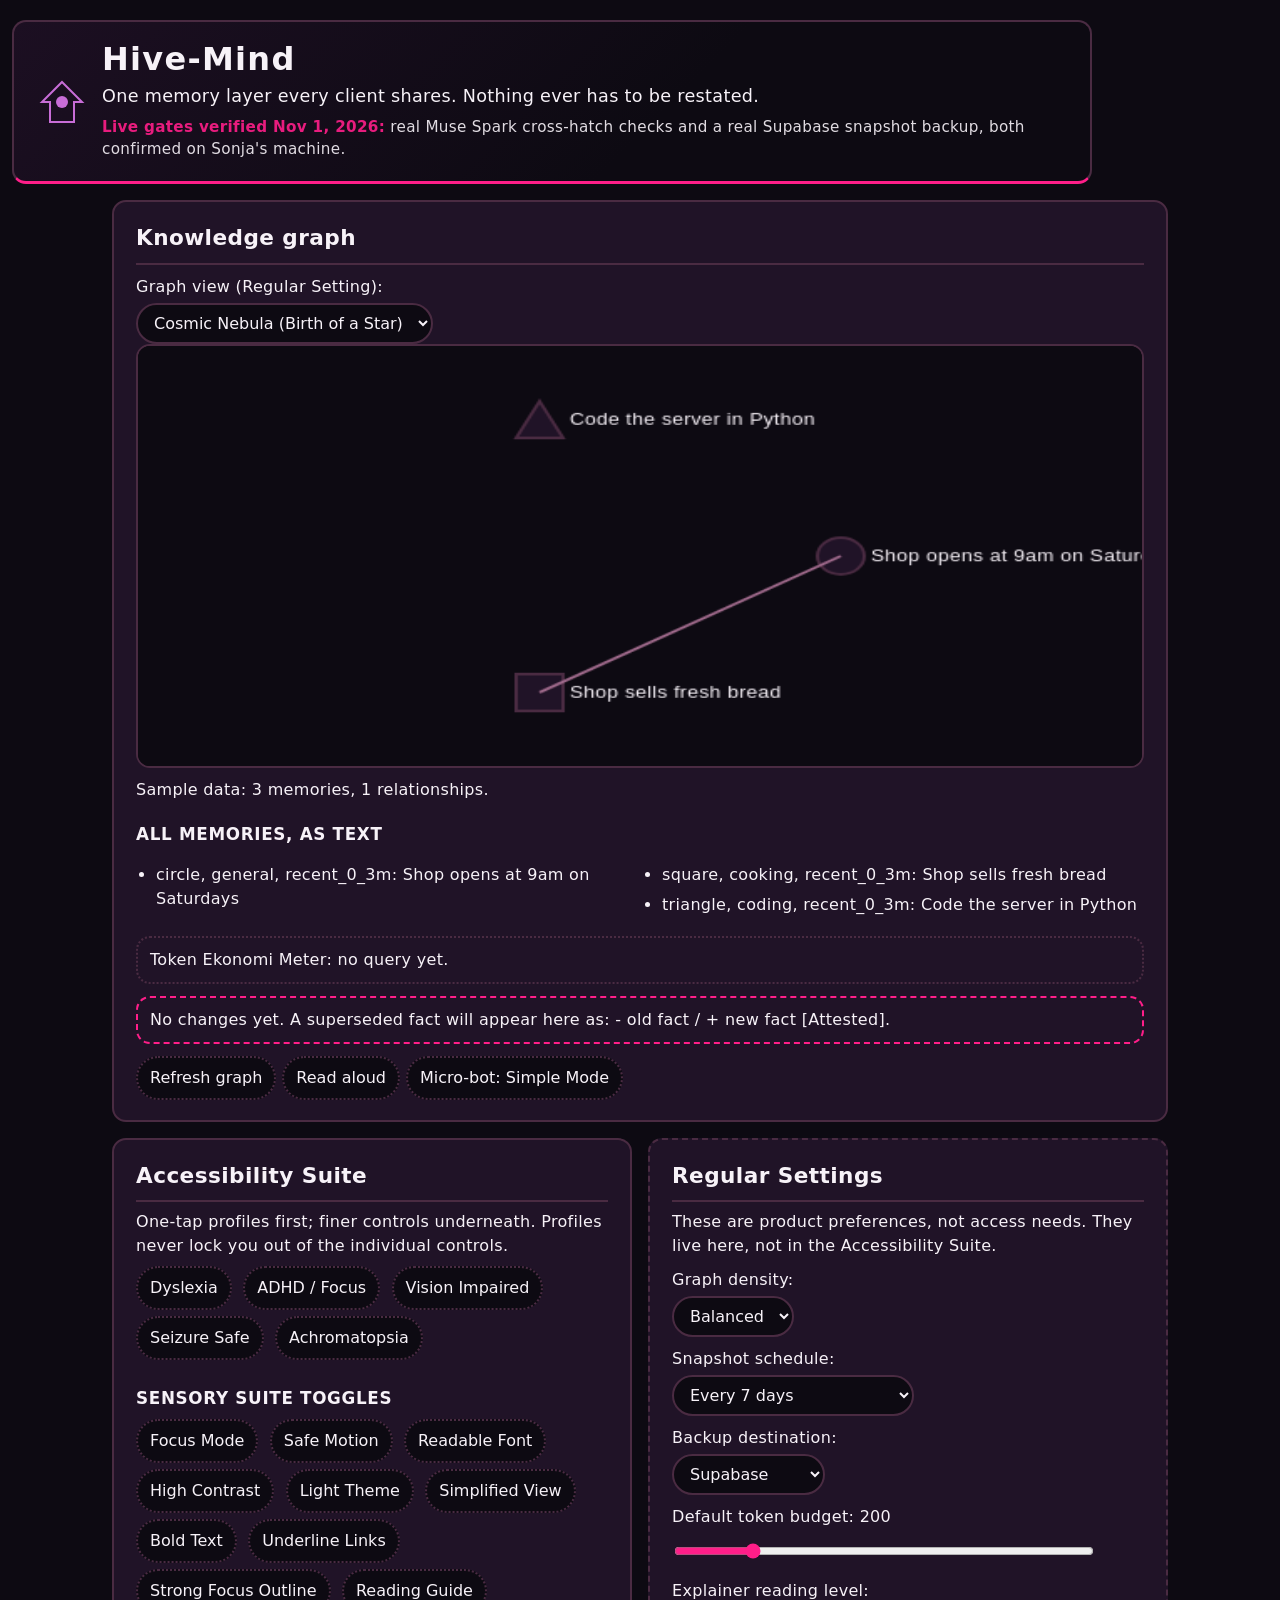
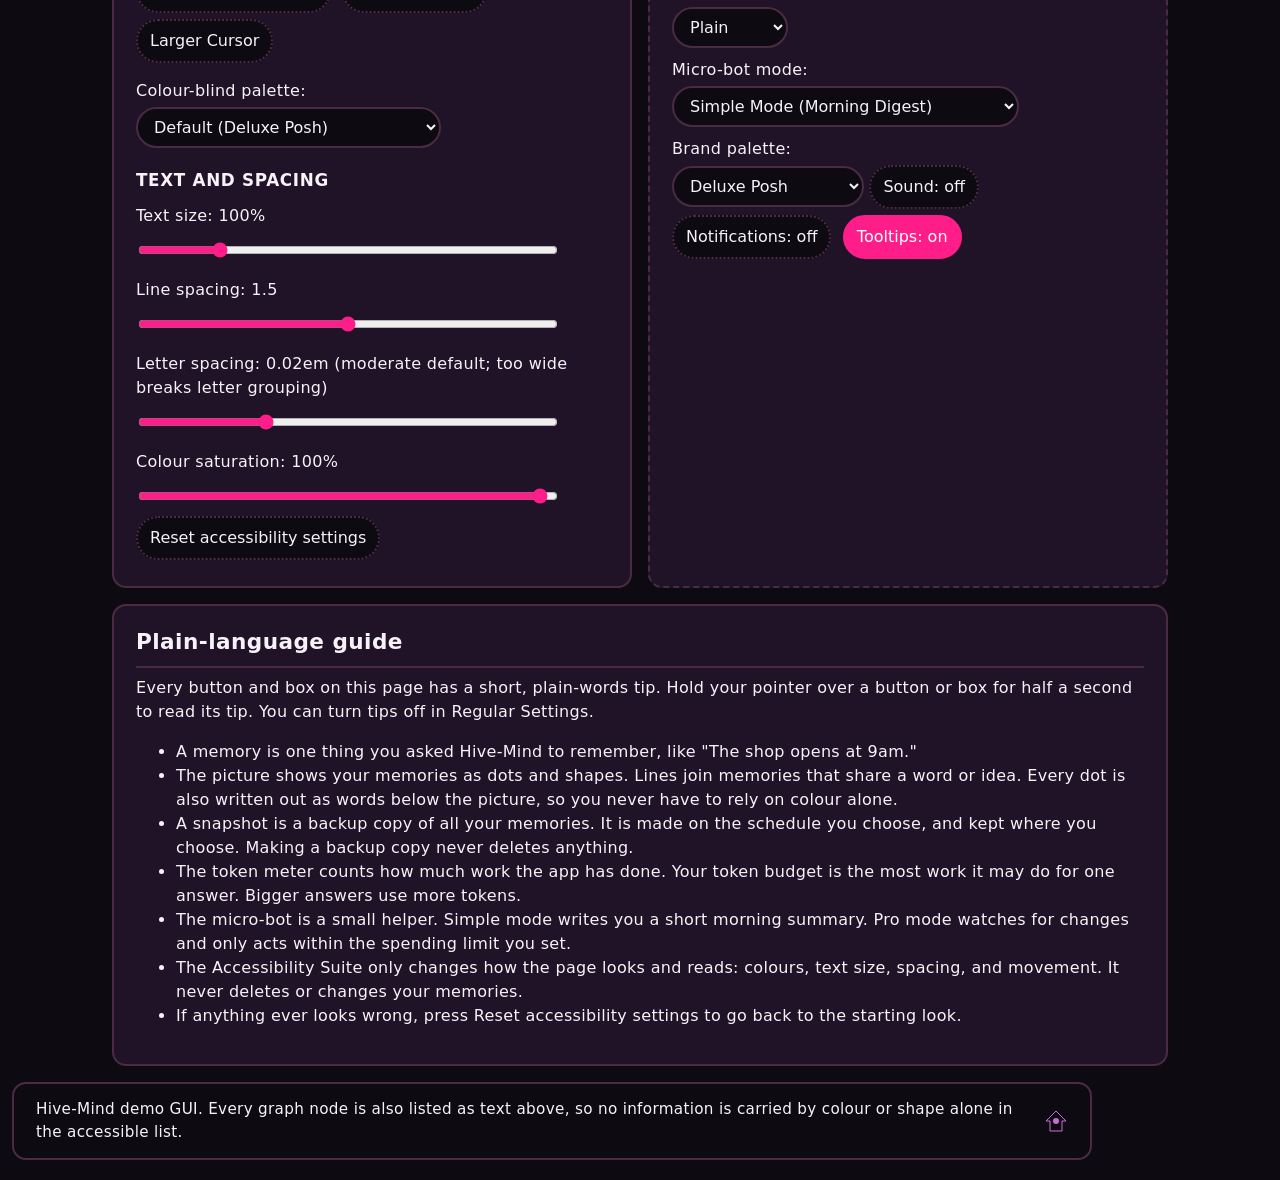
==== commit e278aec0: "GUI polish: Dollhouse Deviants neon-pink default palette, card layout, verified live-gate copy" ====
--- a/gui/index.html
+++ b/gui/index.html
@@ -11,9 +11,11 @@
 <div id="hivemind-tooltip" role="tooltip" hidden></div>
 <header>
   <img src="logo.svg" alt="Hive-Mind logo: a house-shaped star" width="48" height="48">
-  <h1>Hive-Mind</h1>
-  <p>One memory layer every client shares. Nothing ever has to be restated.</p>
-  <p class="distraction">Demo build: local-first, fake Meta client only. Live gates are unverified until Sonja runs them.</p>
+  <div class="header-text">
+    <h1>Hive-Mind</h1>
+    <p class="tagline">One memory layer every client shares. Nothing ever has to be restated.</p>
+    <p class="status distraction"><strong>Live gates verified Nov 1, 2026:</strong> real Muse Spark cross-hatch checks and a real Supabase snapshot backup, both confirmed on Sonja's machine.</p>
+  </div>
 </header>
 
 <main>
@@ -35,9 +37,11 @@
     <ul id="node-list" class="node-list" aria-label="All memories in the graph"></ul>
     <div id="token-meter" aria-live="polite">Token Ekonomi Meter: no query yet.</div>
     <div id="diff-toast" aria-live="polite">No changes yet. A superseded fact will appear here as: - old fact / + new fact [Attested].</div>
-    <button id="refresh-button" type="button" aria-label="Refresh graph data" data-tooltip="Load your newest memories into the picture.">Refresh graph</button>
-    <button id="read-aloud-button" type="button" aria-label="Read the graph memories aloud" data-tooltip="Read all your memories out loud.">Read aloud</button>
-    <button id="microbot-slider-button" type="button" aria-label="Micro-bot mode slider: Simple Mode to Pro Mode" data-tooltip="Switch the little helper between a simple morning summary and the advanced watch mode.">Micro-bot: Simple Mode</button>
+    <div class="actions">
+      <button id="refresh-button" type="button" aria-label="Refresh graph data" data-tooltip="Load your newest memories into the picture.">Refresh graph</button>
+      <button id="read-aloud-button" type="button" aria-label="Read the graph memories aloud" data-tooltip="Read all your memories out loud.">Read aloud</button>
+      <button id="microbot-slider-button" type="button" aria-label="Micro-bot mode slider: Simple Mode to Pro Mode" data-tooltip="Switch the little helper between a simple morning summary and the advanced watch mode.">Micro-bot: Simple Mode</button>
+    </div>
   </section>
 
   <section class="accessibility" id="accessibility-suite" aria-label="Accessibility Suite">
--- a/gui/styles.css
+++ b/gui/styles.css
@@ -1,17 +1,21 @@
 /* Hive-Mind GUI styles. 2px borders carry hierarchy: solid = primary
    frames, dashed = secondary tags/links, dotted = tertiary controls.
    Meaning is never carried by colour alone: shapes + line styles do
-   that work, so the pure-grayscale mode keeps full hierarchy. */
+   that work, so the pure-grayscale mode keeps full hierarchy.
+   Default palette is the Dollhouse Deviants look: neon pink #ff1e89
+   on near-black, restrained and dark. The typed colour-blind
+   palettes in settings-data.js override these variables at load. */
 :root {
-  --bg: #14101c; --text: #f5edf7; --accent: #c86dd7; --border: #3a2e4a;
-  --node: #2a2138; --edge: #8e7aa8;
+  --bg: #0d0a12; --text: #f7f2f8; --accent: #ff1e89; --border: #4a2b42;
+  --node: #201327; --edge: #a06a8c; --cyan: #2dd4ee;
   --font-scale: 1; --line-height: 1.5; --letter-spacing: 0.02em;
   --saturation: 100%;
+  --radius: 14px;
 }
 * { box-sizing: border-box; }
 body {
   margin: 0; background: var(--bg); color: var(--text);
-  font-family: system-ui, sans-serif;
+  font-family: system-ui, -apple-system, "Segoe UI", sans-serif;
   font-size: calc(16px * var(--font-scale));
   line-height: var(--line-height); letter-spacing: var(--letter-spacing);
 }
@@ -41,23 +45,76 @@
 @media (prefers-reduced-motion: reduce) {
   * { animation-duration: 0.01ms !important; transition-duration: 0.01ms !important; }
 }
-header, section, footer { border: 2px solid var(--border); margin: 12px; padding: 12px; }
-header { border-style: solid; }
+
+/* Layout: one centred column, cards for each section. On wide
+   screens the two settings sections sit side by side; the graph
+   and the guide always span the full width. */
+header, main, footer { max-width: 1080px; margin-left: auto; margin-right: auto; }
+header {
+  display: flex; gap: 16px; align-items: center; flex-wrap: wrap;
+  margin: 20px 12px 4px; padding: 20px 24px;
+  border: 2px solid var(--border); border-bottom: 3px solid var(--accent);
+  border-radius: var(--radius);
+  background: linear-gradient(135deg, #1c0f22 0%, #0d0a12 60%);
+}
+header img { flex: 0 0 auto; }
+header .header-text { flex: 1 1 320px; }
+header h1 { margin: 0; font-size: 2rem; letter-spacing: 0.04em; line-height: 1.1; }
+header h1 .hive { color: var(--accent); }
+header p { margin: 6px 0 0; }
+header .tagline { font-size: 1.1rem; }
+header .status { font-size: 0.95rem; opacity: 0.9; }
+header .status strong { color: var(--accent); }
+main { display: grid; grid-template-columns: 1fr; gap: 16px; padding: 12px; }
+@media (min-width: 900px) {
+  main { grid-template-columns: 1fr 1fr; }
+  main > section:first-child, main > section:last-child { grid-column: 1 / -1; }
+}
+section {
+  border: 2px solid var(--border); border-radius: var(--radius);
+  background: var(--node); padding: 20px 22px; margin: 0;
+}
 section.accessibility { border-style: solid; }
 section.regular { border-style: dashed; }
-/* accent-color lets palette changes (including the grayscale accent)
-   show on native controls: without it Chrome keeps range sliders and
-   select controls blue no matter what the palette says. */
-button, select, input[type="range"] { border: 2px solid var(--border); background: var(--node); color: var(--text); padding: 8px 12px; font: inherit; accent-color: var(--accent); }
-button { border-style: dotted; cursor: pointer; }
-button[aria-pressed="true"] { border-style: solid; border-color: var(--accent); }
-label { display: block; margin: 8px 0; }
-.graph-wrap { border: 2px solid var(--border); position: relative; min-height: 320px; }
-canvas, svg.graph { width: 100%; height: 320px; display: block; }
+section h2 { margin: 0 0 8px; font-size: 1.35rem; letter-spacing: 0.02em; padding-bottom: 8px; border-bottom: 2px solid var(--border); }
+section h3 { margin: 20px 0 8px; font-size: 1.05rem; letter-spacing: 0.04em; text-transform: uppercase; }
+section p { margin: 8px 0; }
+footer {
+  border: 2px solid var(--border); border-radius: var(--radius);
+  margin: 4px 12px 20px; padding: 14px 22px;
+  display: flex; gap: 12px; align-items: center;
+  font-size: 0.95rem;
+}
+footer p { margin: 0; }
+
+/* Controls: keep the border-style hierarchy, add rounding, hover
+   and pressed states. No animation beyond a short hover fade,
+   which Safe Motion disables. */
+button, select, input[type="range"] { border: 2px solid var(--border); background: var(--bg); color: var(--text); padding: 8px 12px; font: inherit; accent-color: var(--accent); }
+button, select { border-radius: 999px; }
+button { border-style: dotted; cursor: pointer; transition: background 120ms, border-color 120ms; }
+button:hover { border-color: var(--accent); }
+button[aria-pressed="true"] { border-style: solid; border-color: var(--accent); background: var(--accent); color: #ffffff; }
+body.high-contrast button[aria-pressed="true"] { color: #000000; }
+body.achromatopsia button[aria-pressed="true"] { background: var(--accent); color: #ffffff; }
+.profile-button { margin: 0 6px 6px 0; }
+section button { margin: 0 6px 6px 0; }
+label { display: block; margin: 10px 0 4px; }
+input[type="range"] { border-radius: 999px; padding: 8px; width: 100%; max-width: 420px; display: block; }
+select { max-width: 100%; }
+.actions { display: flex; flex-wrap: wrap; gap: 6px; margin-top: 12px; }
+.actions button { margin: 0; }
+
+.graph-wrap { border: 2px solid var(--border); border-radius: var(--radius); position: relative; min-height: 340px; overflow: hidden; background: var(--bg); }
+canvas, svg.graph { width: 100%; height: 340px; display: block; }
+@media (min-width: 900px) {
+  canvas, svg.graph { height: 420px; }
+  .graph-wrap { min-height: 420px; }
+}
 /* The canvas background matches the page background, so canvas
    labels always sit on the colour they were drawn against. */
 canvas { background: var(--bg); }
-#reading-guide { position: fixed; left: 0; right: 0; height: 2em; background: rgba(200, 109, 215, 0.25); border-top: 2px solid var(--accent); border-bottom: 2px solid var(--accent); pointer-events: none; display: none; z-index: 50; }
+#reading-guide { position: fixed; left: 0; right: 0; height: 2em; background: rgba(255, 30, 137, 0.25); border-top: 2px solid var(--accent); border-bottom: 2px solid var(--accent); pointer-events: none; display: none; z-index: 50; }
 body.reading-guide #reading-guide { display: block; }
 /* Fast custom tooltip (standing SOP: ~500ms, snap up). One shared
    element, positioned by app.js. It uses the page's own CSS
@@ -68,13 +125,18 @@
 #hivemind-tooltip {
   position: fixed; z-index: 100; max-width: 320px;
   background: var(--bg); color: var(--text);
-  border: 2px solid var(--accent); padding: 8px 12px;
+  border: 2px solid var(--accent); border-radius: 10px; padding: 8px 12px;
   font: inherit; font-size: calc(16px * var(--font-scale));
   line-height: var(--line-height);
-  pointer-events: none;
+  pointer-events: none; box-shadow: 0 6px 24px rgba(0, 0, 0, 0.45);
 }
 #hivemind-tooltip[hidden] { display: none; }
-#diff-toast { border: 2px dashed var(--accent); padding: 8px; margin: 12px; }
-#token-meter { border: 2px dotted var(--border); padding: 8px; margin: 12px; }
-.node-list { columns: 2; }
+#diff-toast { border: 2px dashed var(--accent); border-radius: var(--radius); padding: 10px 12px; margin: 12px 0 0; }
+#token-meter { border: 2px dotted var(--border); border-radius: var(--radius); padding: 10px 12px; margin: 12px 0 0; }
+#graph-status { margin: 10px 0 0; }
+.node-list { columns: 2; column-gap: 24px; padding-left: 20px; }
+.node-list li { break-inside: avoid; margin-bottom: 6px; }
+@media (max-width: 640px) {
+  .node-list { columns: 1; }
+}
 .sr-only { position: absolute; width: 1px; height: 1px; overflow: hidden; clip: rect(0,0,0,0); }
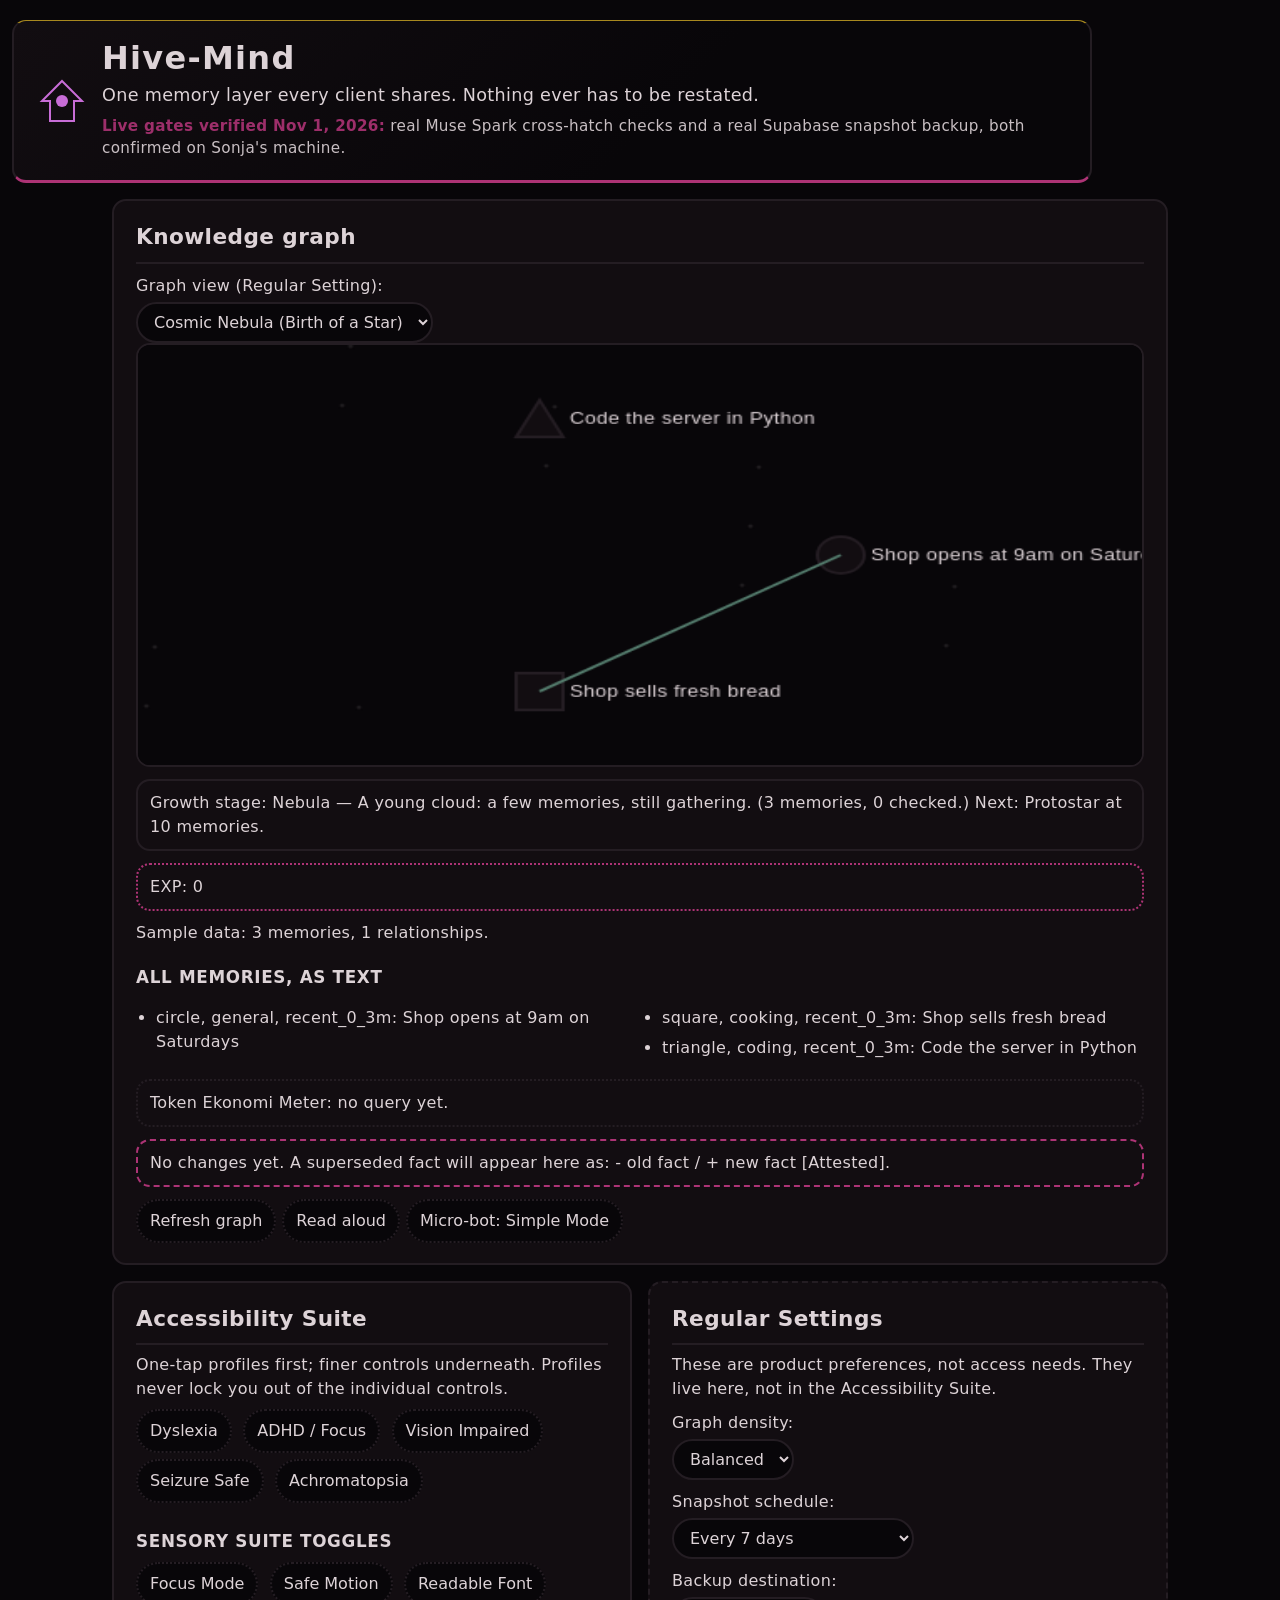
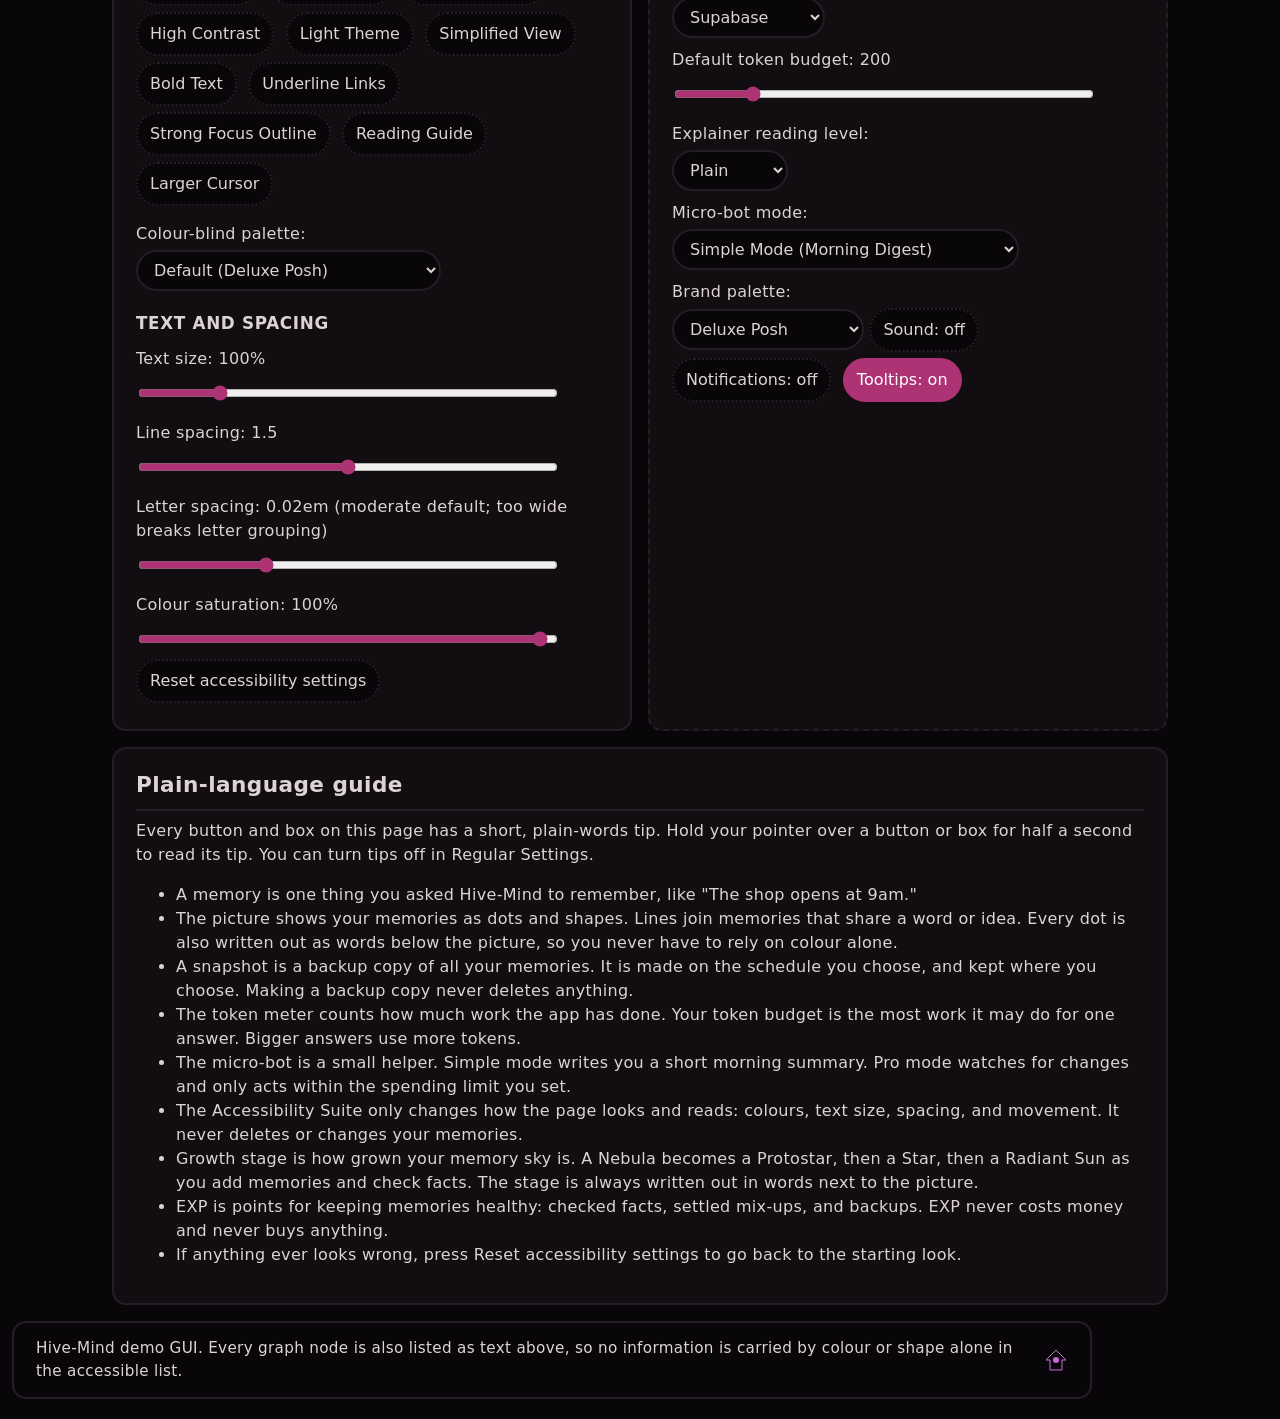
==== commit 178d28e1: "Blocks 9-12: Variant A palette, nebula growth stages, local EXP, SSE + OpenAI-compatible integration" ====
--- a/gui/index.html
+++ b/gui/index.html
@@ -32,6 +32,8 @@
       <canvas id="graph-canvas" role="img" aria-label="Knowledge graph canvas: nodes are drawn as circles, squares, and triangles by domain, with solid, dashed, and dotted lines for relationships. A text list of all nodes follows."></canvas>
       <svg class="graph" id="graph-svg" role="img" aria-label="Knowledge graph, alternate view" style="display:none"><title>Knowledge graph, alternate view</title><g id="svg-nodes"></g></svg>
     </div>
+    <p id="growth-stage" aria-live="polite" data-tooltip="How grown your memory sky is. More memories, and more checked facts, make it brighter.">Growth stage: Nebula — a young cloud, still gathering.</p>
+    <div id="exp-meter" aria-live="polite" data-tooltip="Points you earn for keeping your memories healthy: checked facts, settled mix-ups, and backups. Points never cost money and never buy anything.">EXP: 0</div>
     <p id="graph-status" aria-live="polite">Loading graph data…</p>
     <h3>All memories, as text</h3>
     <ul id="node-list" class="node-list" aria-label="All memories in the graph"></ul>
@@ -142,6 +144,8 @@
       <li>The token meter counts how much work the app has done. Your token budget is the most work it may do for one answer. Bigger answers use more tokens.</li>
       <li>The micro-bot is a small helper. Simple mode writes you a short morning summary. Pro mode watches for changes and only acts within the spending limit you set.</li>
       <li>The Accessibility Suite only changes how the page looks and reads: colours, text size, spacing, and movement. It never deletes or changes your memories.</li>
+      <li>Growth stage is how grown your memory sky is. A Nebula becomes a Protostar, then a Star, then a Radiant Sun as you add memories and check facts. The stage is always written out in words next to the picture.</li>
+      <li>EXP is points for keeping memories healthy: checked facts, settled mix-ups, and backups. EXP never costs money and never buys anything.</li>
       <li>If anything ever looks wrong, press Reset accessibility settings to go back to the starting look.</li>
     </ul>
   </section>
@@ -151,6 +155,7 @@
   <img src="logo.svg" alt="" width="24" height="24" aria-hidden="true">
 </footer>
 <script src="settings-data.js"></script>
+<script src="stage.js"></script>
 <script src="app.js"></script>
 </body>
 </html>
--- a/gui/styles.css
+++ b/gui/styles.css
@@ -2,12 +2,15 @@
    frames, dashed = secondary tags/links, dotted = tertiary controls.
    Meaning is never carried by colour alone: shapes + line styles do
    that work, so the pure-grayscale mode keeps full hierarchy.
-   Default palette is the Dollhouse Deviants look: neon pink #ff1e89
-   on near-black, restrained and dark. The typed colour-blind
-   palettes in settings-data.js override these variables at load. */
+   Default palette is the Deluxe Posh / Mature palette, Variant A
+   (Velvet Boudoir & Brushed Gold), dark tokens — the same values
+   as the "default" palette in settings-data.js. The typed
+   colour-blind palettes override these variables at load. --metal
+   is the brushed-gold mid stop, used ONLY for the 1px pinstripe
+   on the header, per the PR #4 direction (metal sparingly). */
 :root {
-  --bg: #0d0a12; --text: #f7f2f8; --accent: #ff1e89; --border: #4a2b42;
-  --node: #201327; --edge: #a06a8c; --cyan: #2dd4ee;
+  --bg: #080609; --text: #ddd3d7; --accent: #ad3375; --border: #241d23;
+  --node: #120d11; --edge: #547c6d; --metal: #a8891f;
   --font-scale: 1; --line-height: 1.5; --letter-spacing: 0.02em;
   --saturation: 100%;
   --radius: 14px;
@@ -19,7 +22,10 @@
   font-size: calc(16px * var(--font-scale));
   line-height: var(--line-height); letter-spacing: var(--letter-spacing);
 }
-body.light-theme { --bg: #faf7fb; --text: #1a1424; --node: #ffffff; --border: #6b5a80; }
+/* Variant A light tokens (same canonical PR #4 file): the light
+   theme keeps the darkened-orchid primary and dark-teal secondary,
+   on the light ground. --node is the light card. */
+body.light-theme { --bg: #dcd2d5; --text: #211820; --accent: #7c254f; --border: #32262d; --node: #ece5e7; --edge: #1f483f; --metal: #a8891f; }
 body.high-contrast { --bg: #000000; --text: #ffffff; --accent: #ffd400; --border: #ffffff; --edge: #ffffff; }
 body.readable-font { font-family: "Atkinson Hyperlegible", Verdana, sans-serif; }
 body.bold-text { font-weight: 700; }
@@ -54,8 +60,9 @@
   display: flex; gap: 16px; align-items: center; flex-wrap: wrap;
   margin: 20px 12px 4px; padding: 20px 24px;
   border: 2px solid var(--border); border-bottom: 3px solid var(--accent);
+  border-top: 1px solid var(--metal);
   border-radius: var(--radius);
-  background: linear-gradient(135deg, #1c0f22 0%, #0d0a12 60%);
+  background: linear-gradient(135deg, #120d11 0%, #080609 60%);
 }
 header img { flex: 0 0 auto; }
 header .header-text { flex: 1 1 320px; }
@@ -114,7 +121,7 @@
 /* The canvas background matches the page background, so canvas
    labels always sit on the colour they were drawn against. */
 canvas { background: var(--bg); }
-#reading-guide { position: fixed; left: 0; right: 0; height: 2em; background: rgba(255, 30, 137, 0.25); border-top: 2px solid var(--accent); border-bottom: 2px solid var(--accent); pointer-events: none; display: none; z-index: 50; }
+#reading-guide { position: fixed; left: 0; right: 0; height: 2em; background: rgba(173, 51, 117, 0.25); border-top: 2px solid var(--accent); border-bottom: 2px solid var(--accent); pointer-events: none; display: none; z-index: 50; }
 body.reading-guide #reading-guide { display: block; }
 /* Fast custom tooltip (standing SOP: ~500ms, snap up). One shared
    element, positioned by app.js. It uses the page's own CSS
@@ -133,6 +140,8 @@
 #hivemind-tooltip[hidden] { display: none; }
 #diff-toast { border: 2px dashed var(--accent); border-radius: var(--radius); padding: 10px 12px; margin: 12px 0 0; }
 #token-meter { border: 2px dotted var(--border); border-radius: var(--radius); padding: 10px 12px; margin: 12px 0 0; }
+#growth-stage { border: 2px solid var(--border); border-radius: var(--radius); padding: 10px 12px; margin: 12px 0 0; }
+#exp-meter { border: 2px dotted var(--accent); border-radius: var(--radius); padding: 10px 12px; margin: 12px 0 0; }
 #graph-status { margin: 10px 0 0; }
 .node-list { columns: 2; column-gap: 24px; padding-left: 20px; }
 .node-list li { break-inside: avoid; margin-bottom: 6px; }
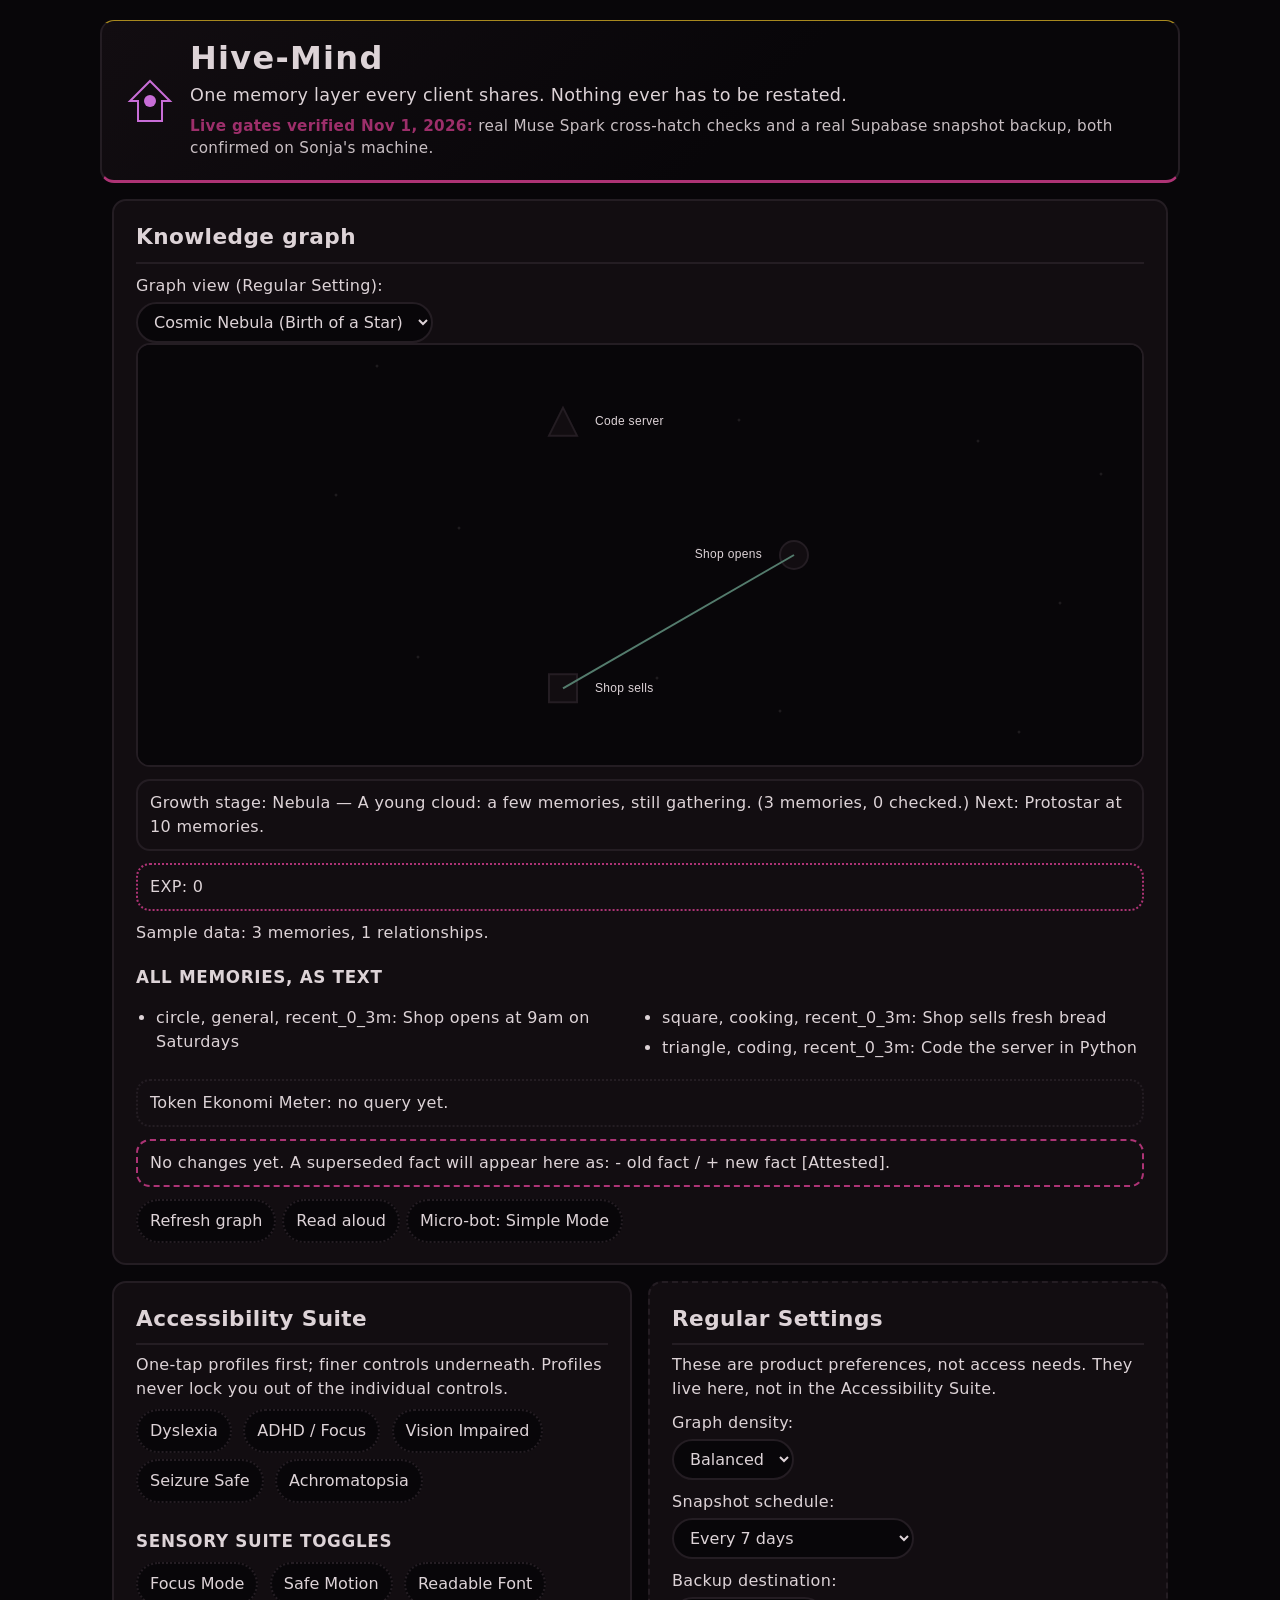
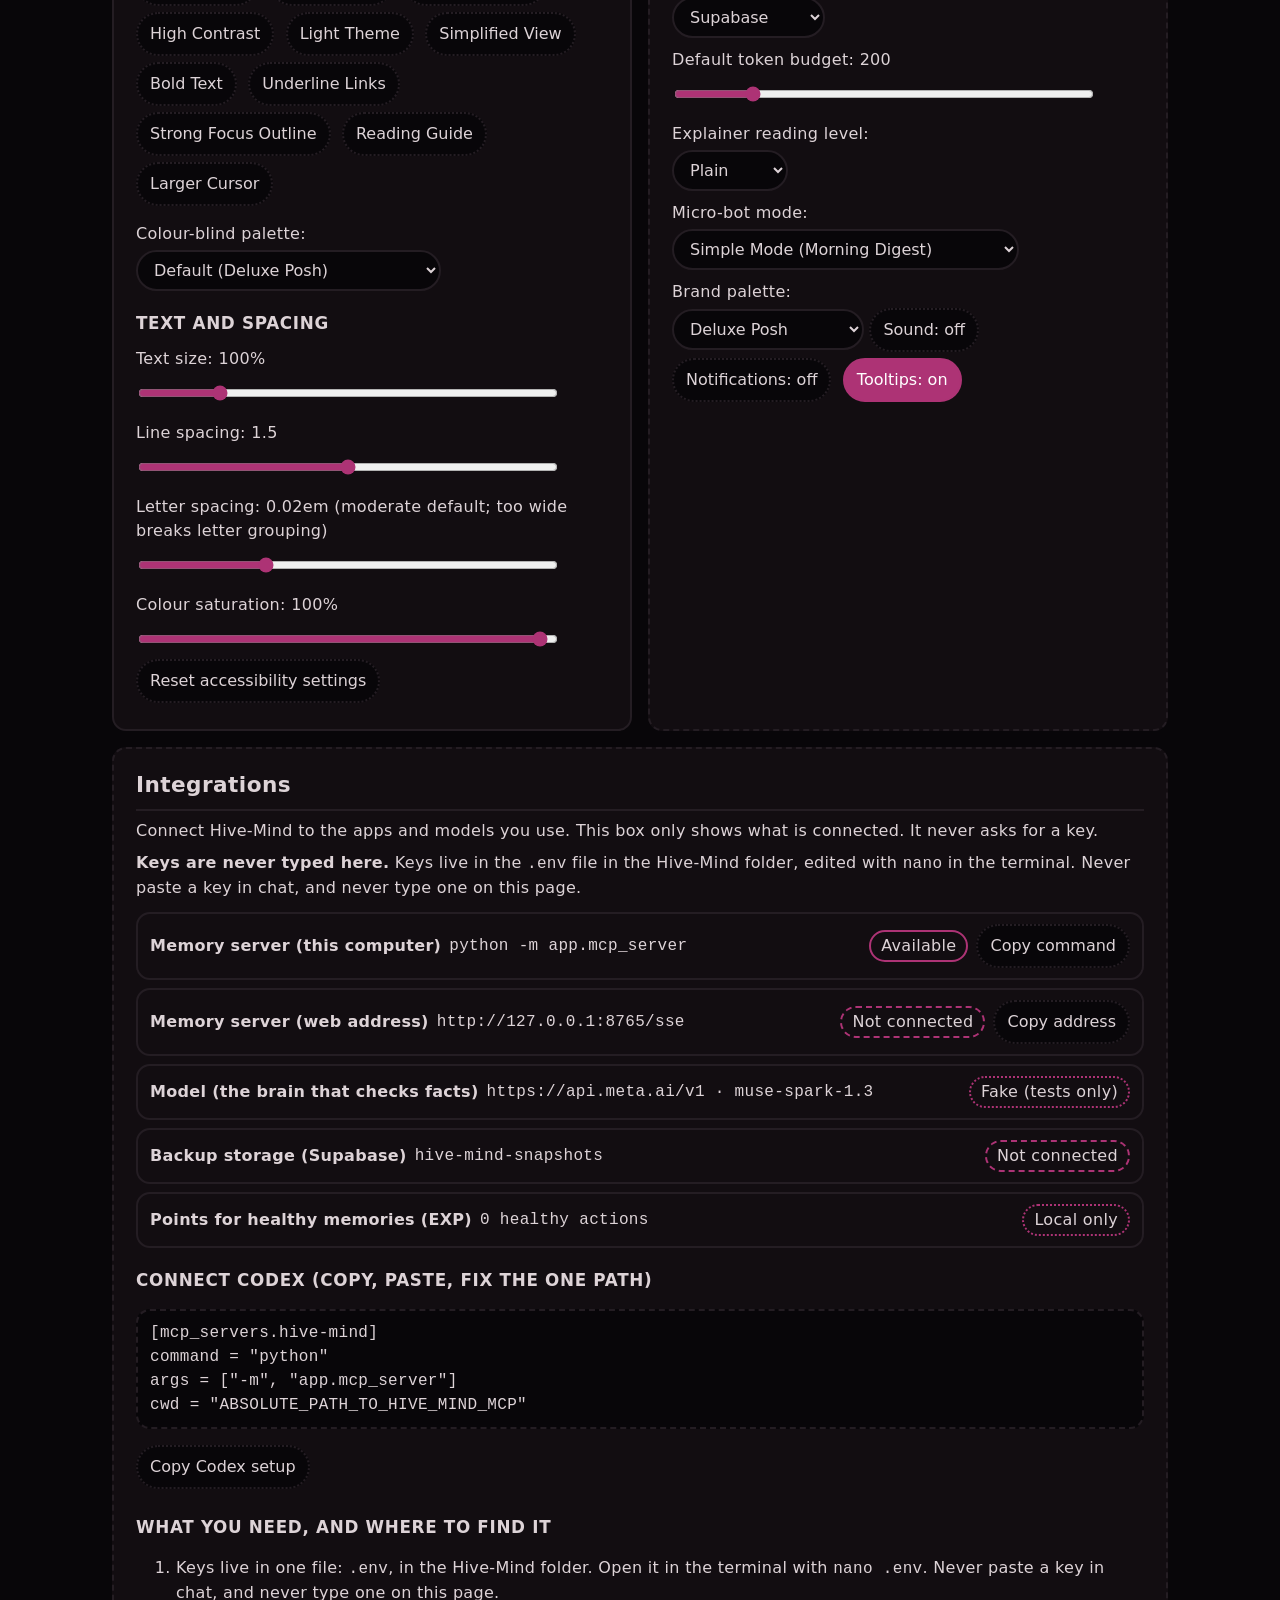
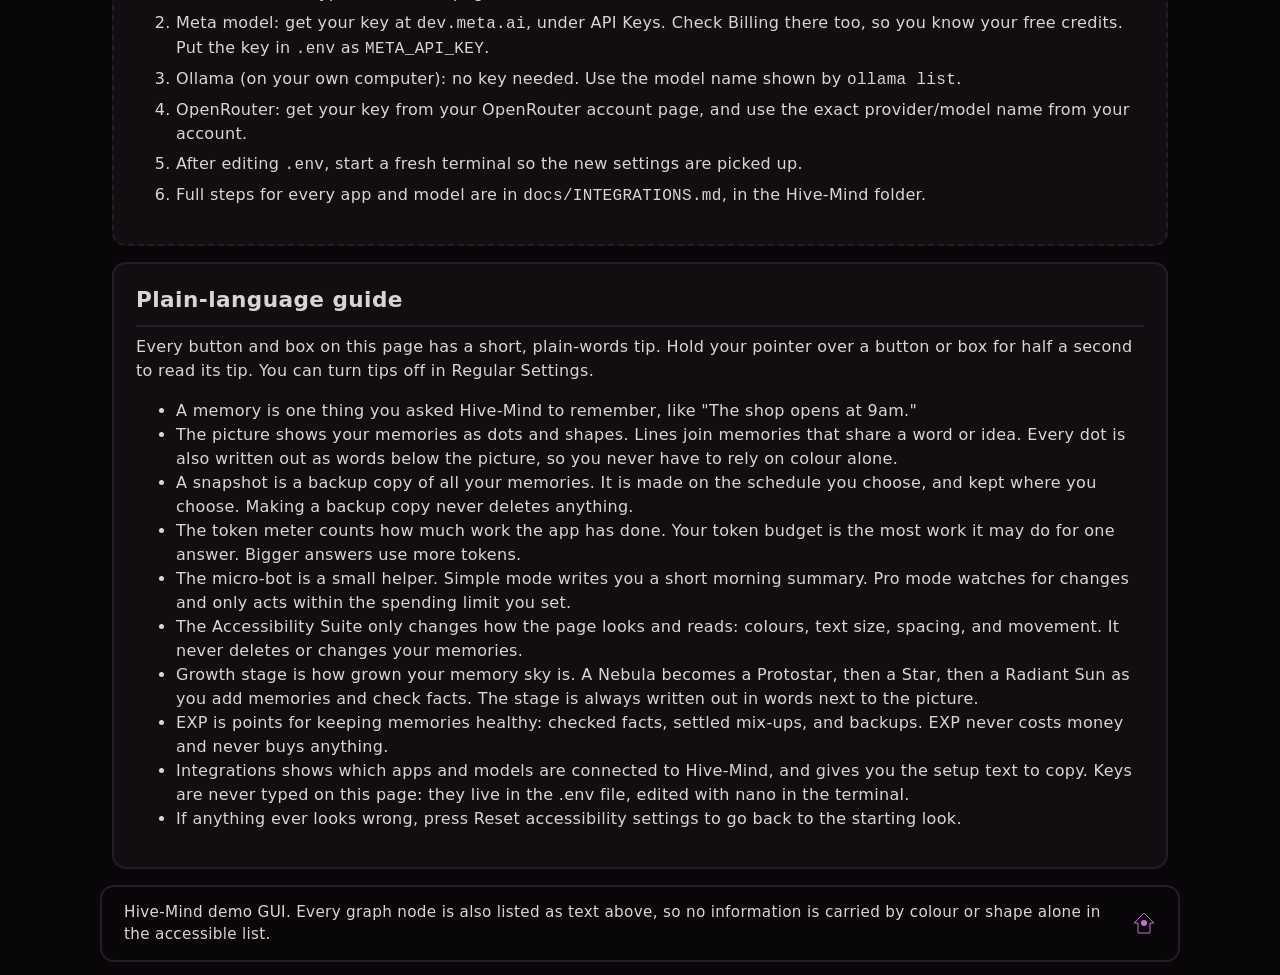
==== commit 95e465d9: "Block 16: Integrations box in settings (status, copy buttons, plain instructions, no keys in GUI)" ====
--- a/gui/index.html
+++ b/gui/index.html
@@ -134,6 +134,56 @@
     <button type="button" id="toggle-tooltips" aria-pressed="true" aria-label="Tooltips on or off" data-tooltip="Turn the quick helper tips on or off. When they are off, no tips pop up.">Tooltips: on</button>
   </section>
 
+  <section class="regular integrations" id="integrations" aria-label="Integrations">
+    <h2>Integrations</h2>
+    <p>Connect Hive-Mind to the apps and models you use. This box only shows what is connected. It never asks for a key.</p>
+    <p><strong>Keys are never typed here.</strong> Keys live in the <code>.env</code> file in the Hive-Mind folder, edited with <code>nano</code> in the terminal. Never paste a key in chat, and never type one on this page.</p>
+    <ul class="integration-rows">
+      <li class="integration-row">
+        <span class="integration-label">Memory server (this computer)</span>
+        <code class="integration-value" id="value-stdio">python -m app.mcp_server</code>
+        <span class="integration-status status-available" id="status-stdio">Available</span>
+        <button type="button" id="copy-stdio" data-copy="stdio" aria-label="Copy the memory server start command" data-tooltip="Copy the command that starts Hive-Mind for an app on this computer.">Copy command</button>
+      </li>
+      <li class="integration-row">
+        <span class="integration-label">Memory server (web address)</span>
+        <code class="integration-value" id="value-sse">http://127.0.0.1:8765/sse</code>
+        <span class="integration-status status-off" id="status-sse">Not connected</span>
+        <button type="button" id="copy-sse" data-copy="sse" aria-label="Copy the memory server web address" data-tooltip="Copy the web address of Hive-Mind, for apps that need a web address instead of a command.">Copy address</button>
+      </li>
+      <li class="integration-row">
+        <span class="integration-label">Model (the brain that checks facts)</span>
+        <code class="integration-value" id="value-model">https://api.meta.ai/v1 · muse-spark-1.3</code>
+        <span class="integration-status status-fake" id="status-model">Fake (tests only)</span>
+      </li>
+      <li class="integration-row">
+        <span class="integration-label">Backup storage (Supabase)</span>
+        <code class="integration-value" id="value-supabase">hive-mind-snapshots</code>
+        <span class="integration-status status-off" id="status-supabase">Not connected</span>
+      </li>
+      <li class="integration-row">
+        <span class="integration-label">Points for healthy memories (EXP)</span>
+        <code class="integration-value" id="value-exp">0 healthy actions</code>
+        <span class="integration-status status-local" id="status-exp">Local only</span>
+      </li>
+    </ul>
+    <h3>Connect Codex (copy, paste, fix the one path)</h3>
+    <pre class="integration-snippet"><code id="codex-config-snippet">[mcp_servers.hive-mind]
+command = "python"
+args = ["-m", "app.mcp_server"]
+cwd = "ABSOLUTE_PATH_TO_HIVE_MIND_MCP"</code></pre>
+    <button type="button" id="copy-config" data-copy="config" aria-label="Copy the Codex setup text" data-tooltip="Copy the setup text for Codex. Paste it into the Codex settings file, and change the folder path to your Hive-Mind folder.">Copy Codex setup</button>
+    <h3>What you need, and where to find it</h3>
+    <ol class="integration-steps">
+      <li>Keys live in one file: <code>.env</code>, in the Hive-Mind folder. Open it in the terminal with <code>nano .env</code>. Never paste a key in chat, and never type one on this page.</li>
+      <li>Meta model: get your key at <code>dev.meta.ai</code>, under API Keys. Check Billing there too, so you know your free credits. Put the key in <code>.env</code> as <code>META_API_KEY</code>.</li>
+      <li>Ollama (on your own computer): no key needed. Use the model name shown by <code>ollama list</code>.</li>
+      <li>OpenRouter: get your key from your OpenRouter account page, and use the exact provider/model name from your account.</li>
+      <li>After editing <code>.env</code>, start a fresh terminal so the new settings are picked up.</li>
+      <li>Full steps for every app and model are in <code>docs/INTEGRATIONS.md</code>, in the Hive-Mind folder.</li>
+    </ol>
+  </section>
+
   <section id="plain-language-guide" aria-label="Plain-language guide">
     <h2>Plain-language guide</h2>
     <p>Every button and box on this page has a short, plain-words tip. Hold your pointer over a button or box for half a second to read its tip. You can turn tips off in Regular Settings.</p>
@@ -146,6 +196,7 @@
       <li>The Accessibility Suite only changes how the page looks and reads: colours, text size, spacing, and movement. It never deletes or changes your memories.</li>
       <li>Growth stage is how grown your memory sky is. A Nebula becomes a Protostar, then a Star, then a Radiant Sun as you add memories and check facts. The stage is always written out in words next to the picture.</li>
       <li>EXP is points for keeping memories healthy: checked facts, settled mix-ups, and backups. EXP never costs money and never buys anything.</li>
+      <li>Integrations shows which apps and models are connected to Hive-Mind, and gives you the setup text to copy. Keys are never typed on this page: they live in the .env file, edited with nano in the terminal.</li>
       <li>If anything ever looks wrong, press Reset accessibility settings to go back to the starting look.</li>
     </ul>
   </section>
--- a/gui/styles.css
+++ b/gui/styles.css
@@ -56,9 +56,16 @@
    screens the two settings sections sit side by side; the graph
    and the guide always span the full width. */
 header, main, footer { max-width: 1080px; margin-left: auto; margin-right: auto; }
+/* Centring (Block 14): the margin shorthand below used to say
+   "20px 12px 4px", which overrode the shared auto side-margins
+   above with fixed 12px — on viewports wider than the 1080px
+   column the header/footer then stretched full-width while <main>
+   stayed centred, so the cards looked shifted against each
+   other. Auto margins + a 24px gutter width keep the outer edges
+   aligned with <main> at every width. */
 header {
   display: flex; gap: 16px; align-items: center; flex-wrap: wrap;
-  margin: 20px 12px 4px; padding: 20px 24px;
+  margin: 20px auto 4px; width: calc(100% - 24px); padding: 20px 24px;
   border: 2px solid var(--border); border-bottom: 3px solid var(--accent);
   border-top: 1px solid var(--metal);
   border-radius: var(--radius);
@@ -75,7 +82,7 @@
 main { display: grid; grid-template-columns: 1fr; gap: 16px; padding: 12px; }
 @media (min-width: 900px) {
   main { grid-template-columns: 1fr 1fr; }
-  main > section:first-child, main > section:last-child { grid-column: 1 / -1; }
+  main > section:first-child, main > section:last-child, main > section.integrations { grid-column: 1 / -1; }
 }
 section {
   border: 2px solid var(--border); border-radius: var(--radius);
@@ -88,7 +95,7 @@
 section p { margin: 8px 0; }
 footer {
   border: 2px solid var(--border); border-radius: var(--radius);
-  margin: 4px 12px 20px; padding: 14px 22px;
+  margin: 4px auto 20px; width: calc(100% - 24px); padding: 14px 22px;
   display: flex; gap: 12px; align-items: center;
   font-size: 0.95rem;
 }
@@ -143,6 +150,22 @@
 #growth-stage { border: 2px solid var(--border); border-radius: var(--radius); padding: 10px 12px; margin: 12px 0 0; }
 #exp-meter { border: 2px dotted var(--accent); border-radius: var(--radius); padding: 10px 12px; margin: 12px 0 0; }
 #graph-status { margin: 10px 0 0; }
+/* Integrations box (Block 16): clean rows, one per connection.
+   Status is never carried by colour alone: the word is always
+   printed, and the border style carries the same meaning as the
+   rest of the GUI — solid = up/available, dashed = not connected,
+   dotted = fake/test-only or local-only. */
+.integration-rows { list-style: none; padding: 0; margin: 12px 0 0; }
+.integration-row { display: flex; flex-wrap: wrap; gap: 8px; align-items: center; border: 2px solid var(--border); border-radius: var(--radius); padding: 10px 12px; margin: 0 0 8px; }
+.integration-row button { margin: 0; }
+.integration-label { font-weight: 700; }
+.integration-value { overflow-wrap: anywhere; }
+.integration-status { border: 2px solid var(--accent); border-radius: 999px; padding: 2px 10px; margin-left: auto; white-space: nowrap; }
+.integration-status.status-connected, .integration-status.status-available { border-style: solid; }
+.integration-status.status-off { border-style: dashed; }
+.integration-status.status-fake, .integration-status.status-local { border-style: dotted; }
+.integration-snippet { border: 2px dashed var(--border); border-radius: var(--radius); padding: 10px 12px; overflow-x: auto; background: var(--bg); }
+.integration-steps li { margin-bottom: 6px; }
 .node-list { columns: 2; column-gap: 24px; padding-left: 20px; }
 .node-list li { break-inside: avoid; margin-bottom: 6px; }
 @media (max-width: 640px) {
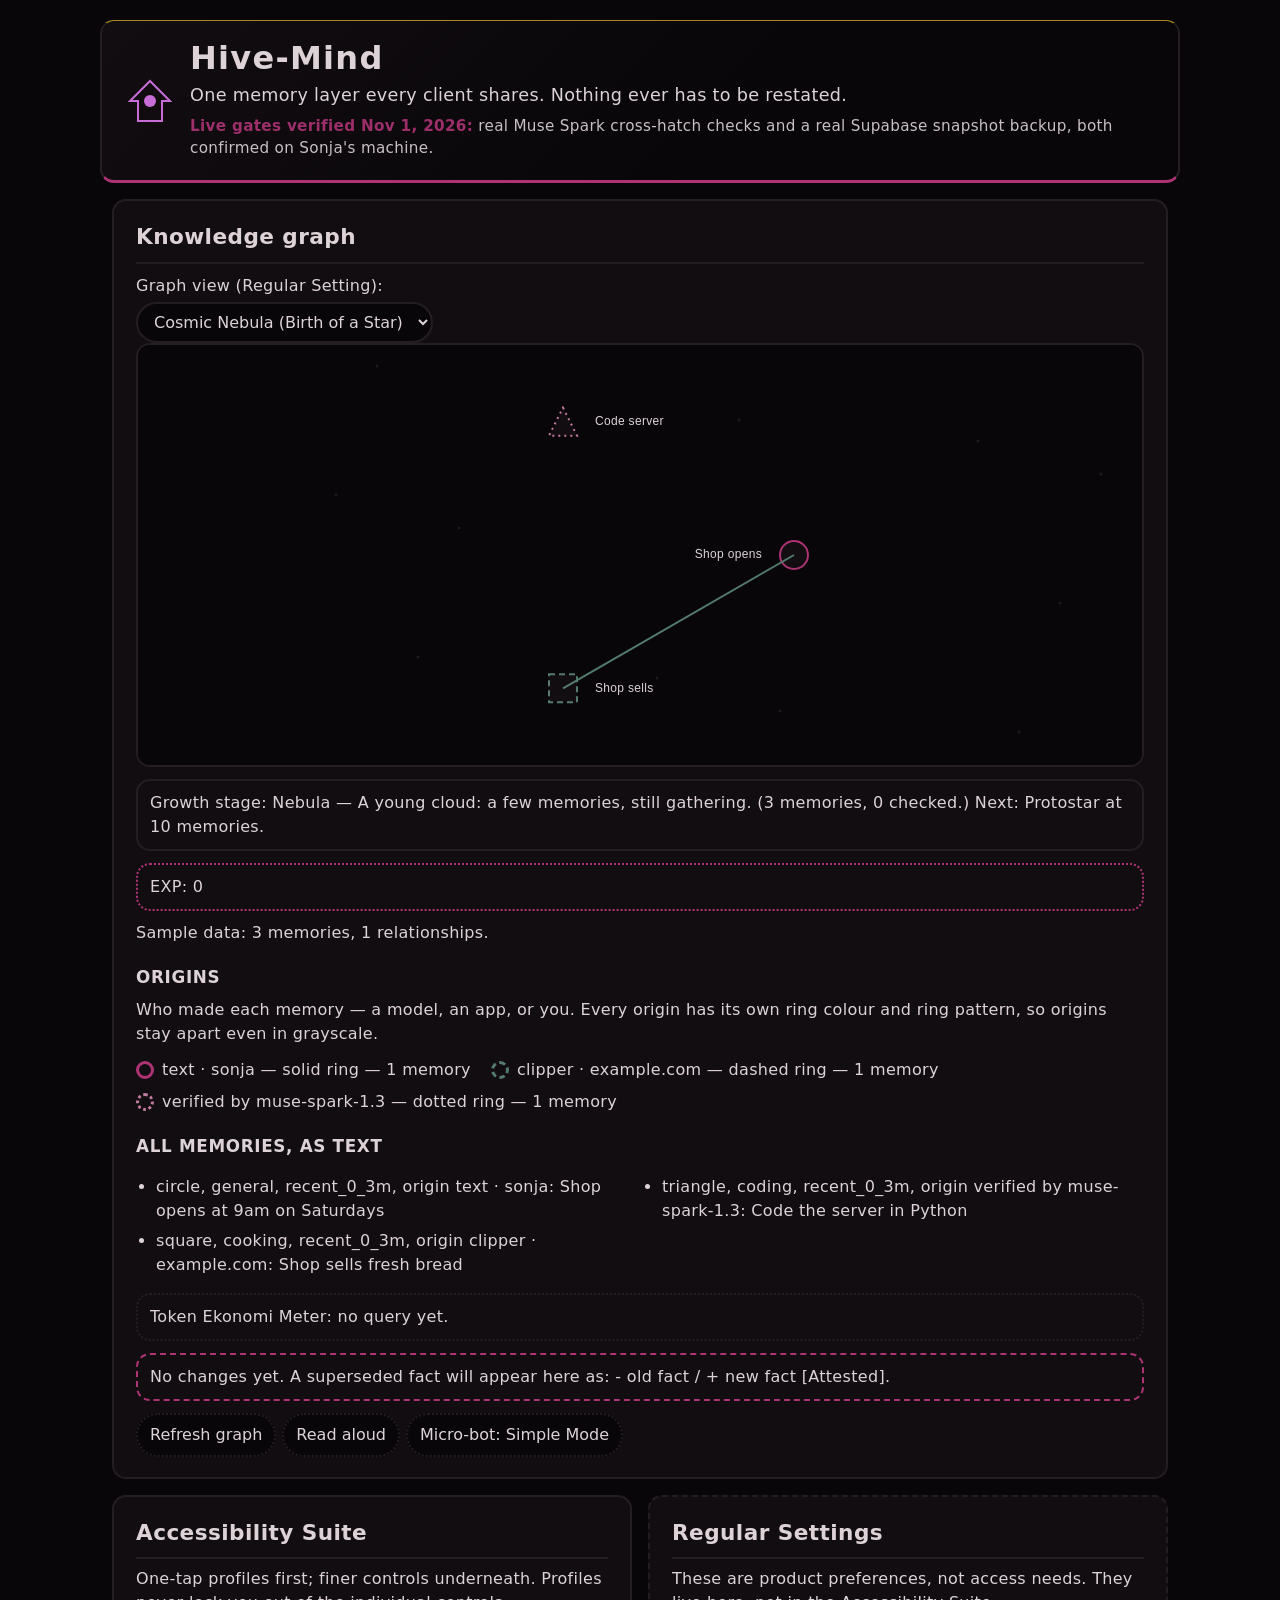
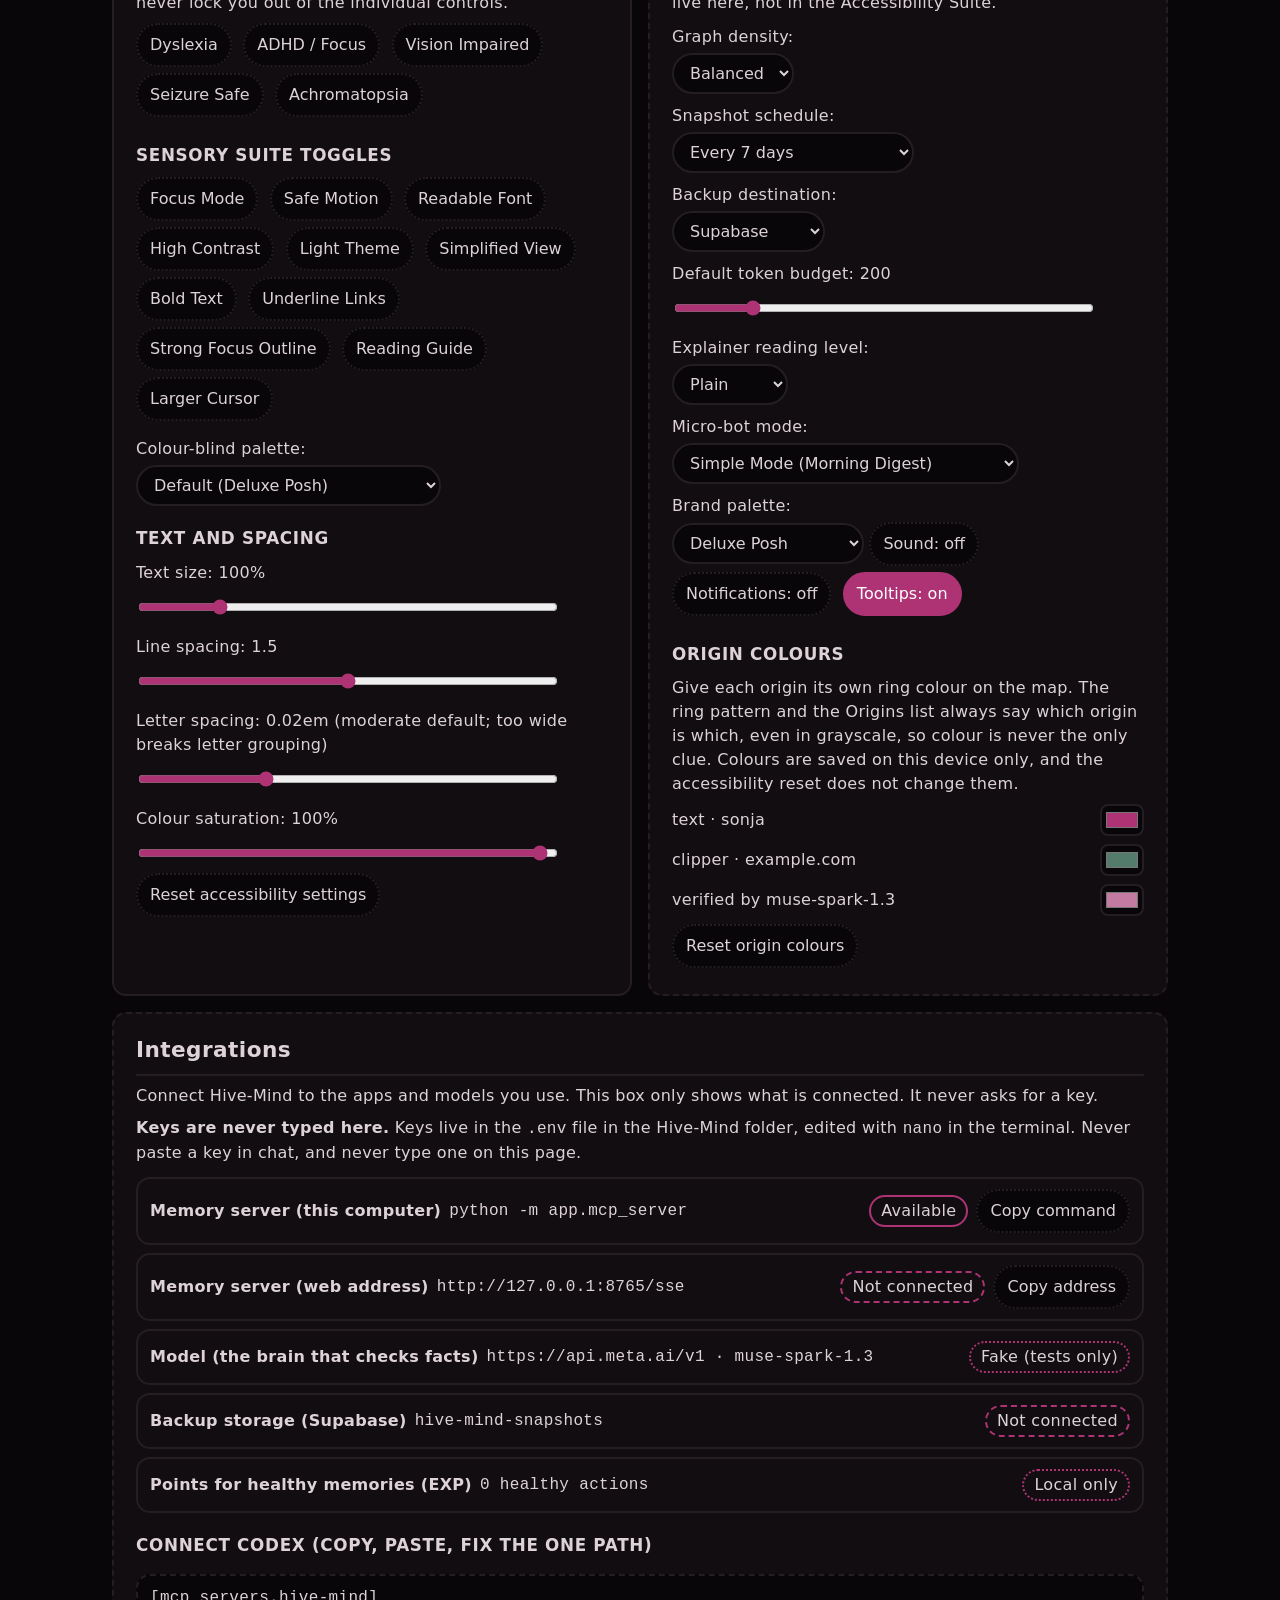
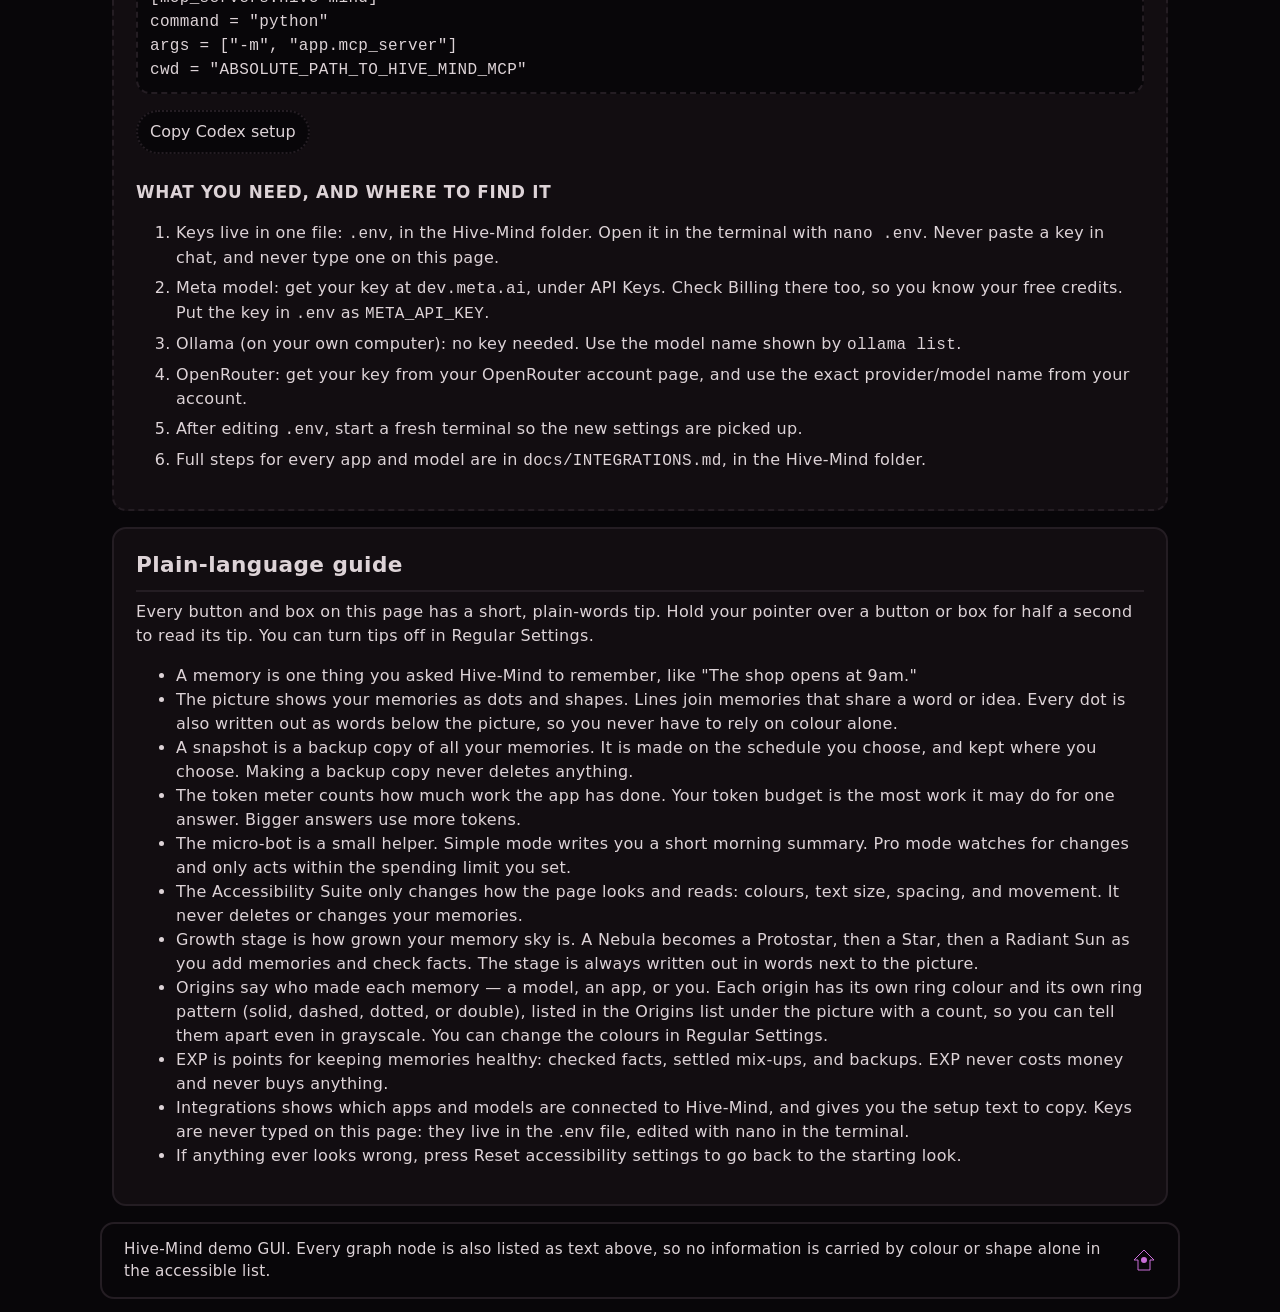
==== commit 68ef192a: "Block 17: origin colours + legend (model/client provenance, user-assignable, pattern dual-encoding)" ====
--- a/gui/index.html
+++ b/gui/index.html
@@ -35,6 +35,9 @@
     <p id="growth-stage" aria-live="polite" data-tooltip="How grown your memory sky is. More memories, and more checked facts, make it brighter.">Growth stage: Nebula — a young cloud, still gathering.</p>
     <div id="exp-meter" aria-live="polite" data-tooltip="Points you earn for keeping your memories healthy: checked facts, settled mix-ups, and backups. Points never cost money and never buy anything.">EXP: 0</div>
     <p id="graph-status" aria-live="polite">Loading graph data…</p>
+    <h3>Origins</h3>
+    <p>Who made each memory — a model, an app, or you. Every origin has its own ring colour and ring pattern, so origins stay apart even in grayscale.</p>
+    <ul id="origin-legend" class="origin-legend" aria-label="Memory origins, with counts"></ul>
     <h3>All memories, as text</h3>
     <ul id="node-list" class="node-list" aria-label="All memories in the graph"></ul>
     <div id="token-meter" aria-live="polite">Token Ekonomi Meter: no query yet.</div>
@@ -132,6 +135,10 @@
     <button type="button" id="toggle-sound" aria-pressed="false" aria-label="Sound effects on or off" data-tooltip="Turn sounds on or off.">Sound: off</button>
     <button type="button" id="toggle-notifications" aria-pressed="false" aria-label="Notifications on or off" data-tooltip="Turn pop-up messages on or off.">Notifications: off</button>
     <button type="button" id="toggle-tooltips" aria-pressed="true" aria-label="Tooltips on or off" data-tooltip="Turn the quick helper tips on or off. When they are off, no tips pop up.">Tooltips: on</button>
+    <h3>Origin colours</h3>
+    <p>Give each origin its own ring colour on the map. The ring pattern and the Origins list always say which origin is which, even in grayscale, so colour is never the only clue. Colours are saved on this device only, and the accessibility reset does not change them.</p>
+    <div id="origin-colours"></div>
+    <button type="button" id="reset-origin-colours" aria-label="Reset origin colours to defaults" data-tooltip="Put every origin ring colour back to its starting colour.">Reset origin colours</button>
   </section>
 
   <section class="regular integrations" id="integrations" aria-label="Integrations">
@@ -195,6 +202,7 @@
       <li>The micro-bot is a small helper. Simple mode writes you a short morning summary. Pro mode watches for changes and only acts within the spending limit you set.</li>
       <li>The Accessibility Suite only changes how the page looks and reads: colours, text size, spacing, and movement. It never deletes or changes your memories.</li>
       <li>Growth stage is how grown your memory sky is. A Nebula becomes a Protostar, then a Star, then a Radiant Sun as you add memories and check facts. The stage is always written out in words next to the picture.</li>
+      <li>Origins say who made each memory — a model, an app, or you. Each origin has its own ring colour and its own ring pattern (solid, dashed, dotted, or double), listed in the Origins list under the picture with a count, so you can tell them apart even in grayscale. You can change the colours in Regular Settings.</li>
       <li>EXP is points for keeping memories healthy: checked facts, settled mix-ups, and backups. EXP never costs money and never buys anything.</li>
       <li>Integrations shows which apps and models are connected to Hive-Mind, and gives you the setup text to copy. Keys are never typed on this page: they live in the .env file, edited with nano in the terminal.</li>
       <li>If anything ever looks wrong, press Reset accessibility settings to go back to the starting look.</li>
--- a/gui/styles.css
+++ b/gui/styles.css
@@ -162,6 +162,23 @@
 .integration-value { overflow-wrap: anywhere; }
 .integration-status { border: 2px solid var(--accent); border-radius: 999px; padding: 2px 10px; margin-left: auto; white-space: nowrap; }
 .integration-status.status-connected, .integration-status.status-available { border-style: solid; }
+
+/* Origin legend + colour rows (Block 17). The swatch copies the
+   canvas ring exactly: border colour is the origin colour (set
+   inline by app.js), border style is the origin pattern, and the
+   double pattern adds a second outline. The pattern is carried
+   by border style, never by colour alone, so the legend stays
+   meaningful when the achromatopsia filter greyscales the page. */
+.origin-legend { list-style: none; padding: 0; margin: 12px 0 0; display: flex; flex-wrap: wrap; gap: 8px 20px; }
+.origin-legend li { display: flex; align-items: center; gap: 8px; }
+.origin-swatch { width: 18px; height: 18px; border-radius: 50%; border: 3px solid var(--edge); background: var(--node); flex: 0 0 auto; }
+.origin-swatch-solid { border-style: solid; }
+.origin-swatch-dashed { border-style: dashed; }
+.origin-swatch-dotted { border-style: dotted; }
+.origin-swatch-double { border-style: solid; outline: 2px solid var(--edge); outline-offset: 2px; }
+.origin-colour-row { display: flex; align-items: center; gap: 12px; margin: 0 0 8px; }
+.origin-colour-label { flex: 1 1 auto; overflow-wrap: anywhere; }
+input[type="color"] { width: 44px; height: 32px; padding: 2px; border: 2px solid var(--border); border-radius: 8px; background: var(--bg); cursor: pointer; }
 .integration-status.status-off { border-style: dashed; }
 .integration-status.status-fake, .integration-status.status-local { border-style: dotted; }
 .integration-snippet { border: 2px dashed var(--border); border-radius: var(--radius); padding: 10px 12px; overflow-x: auto; background: var(--bg); }
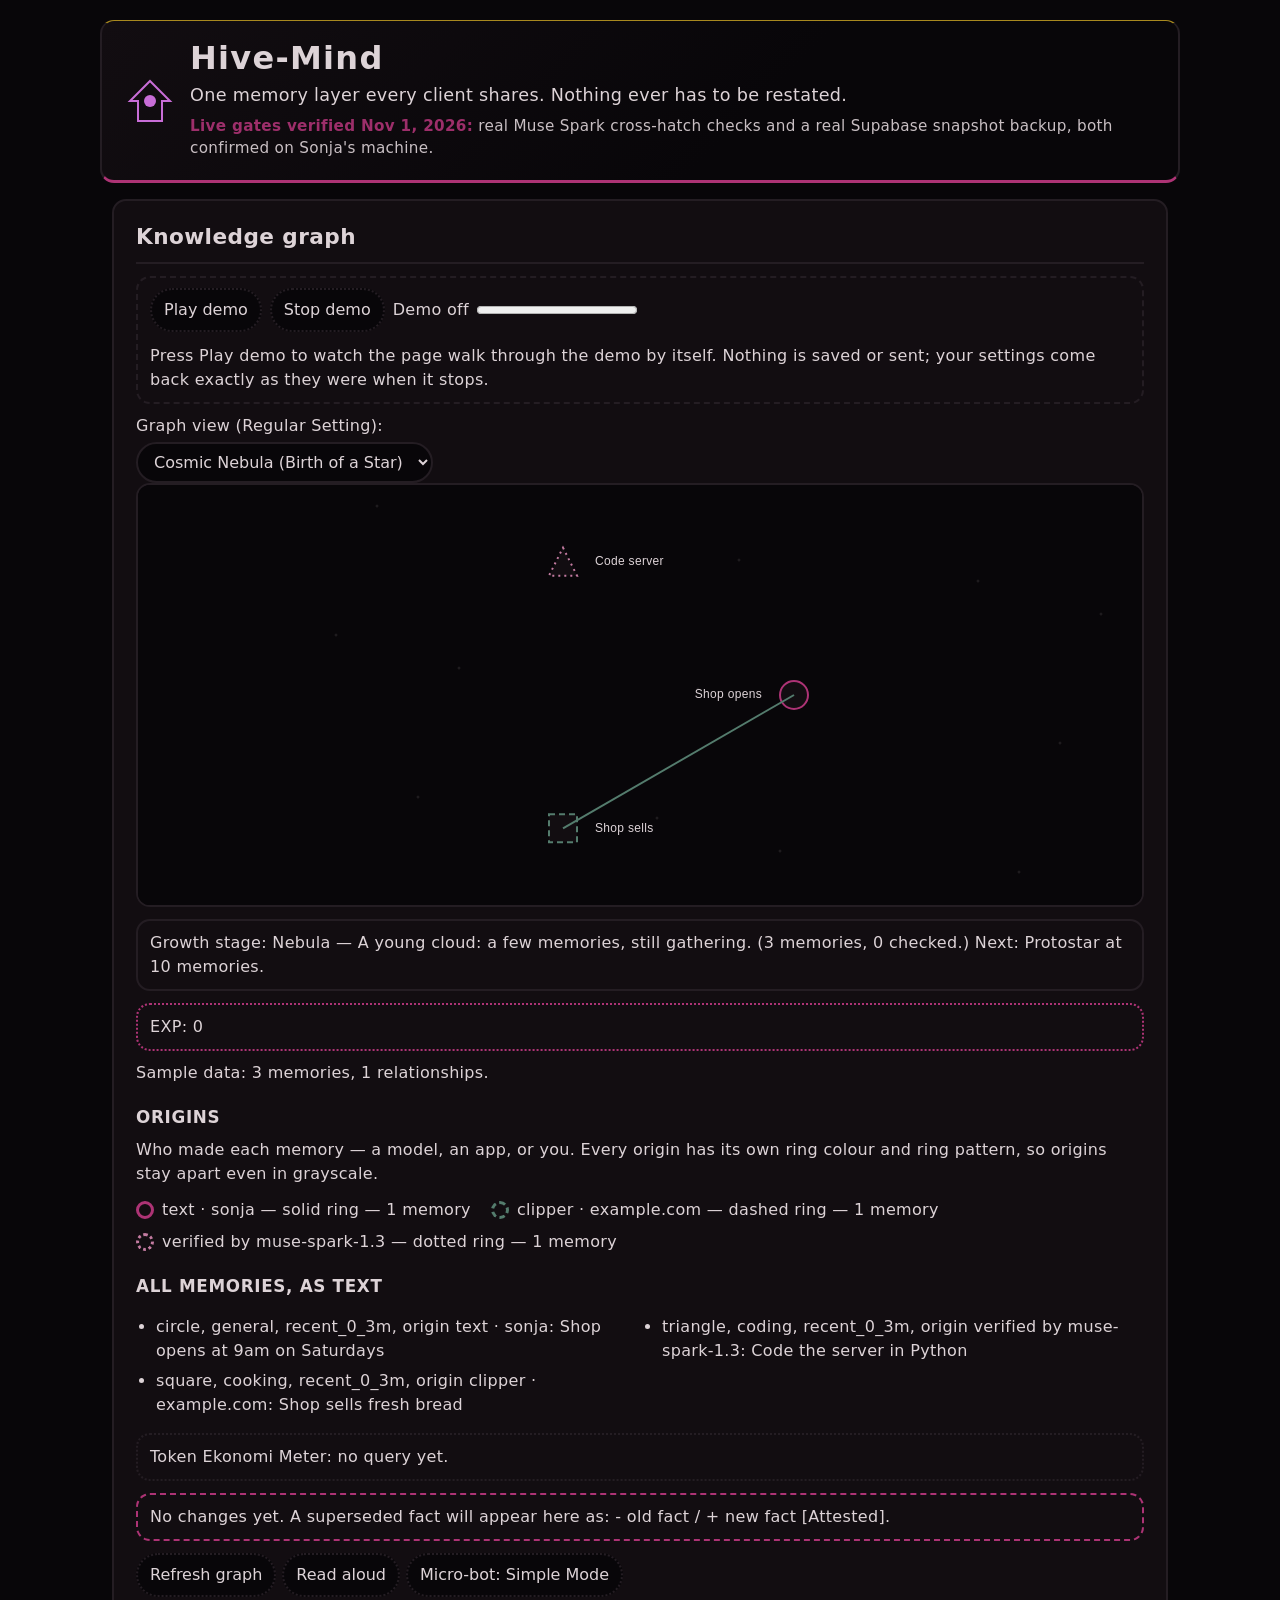
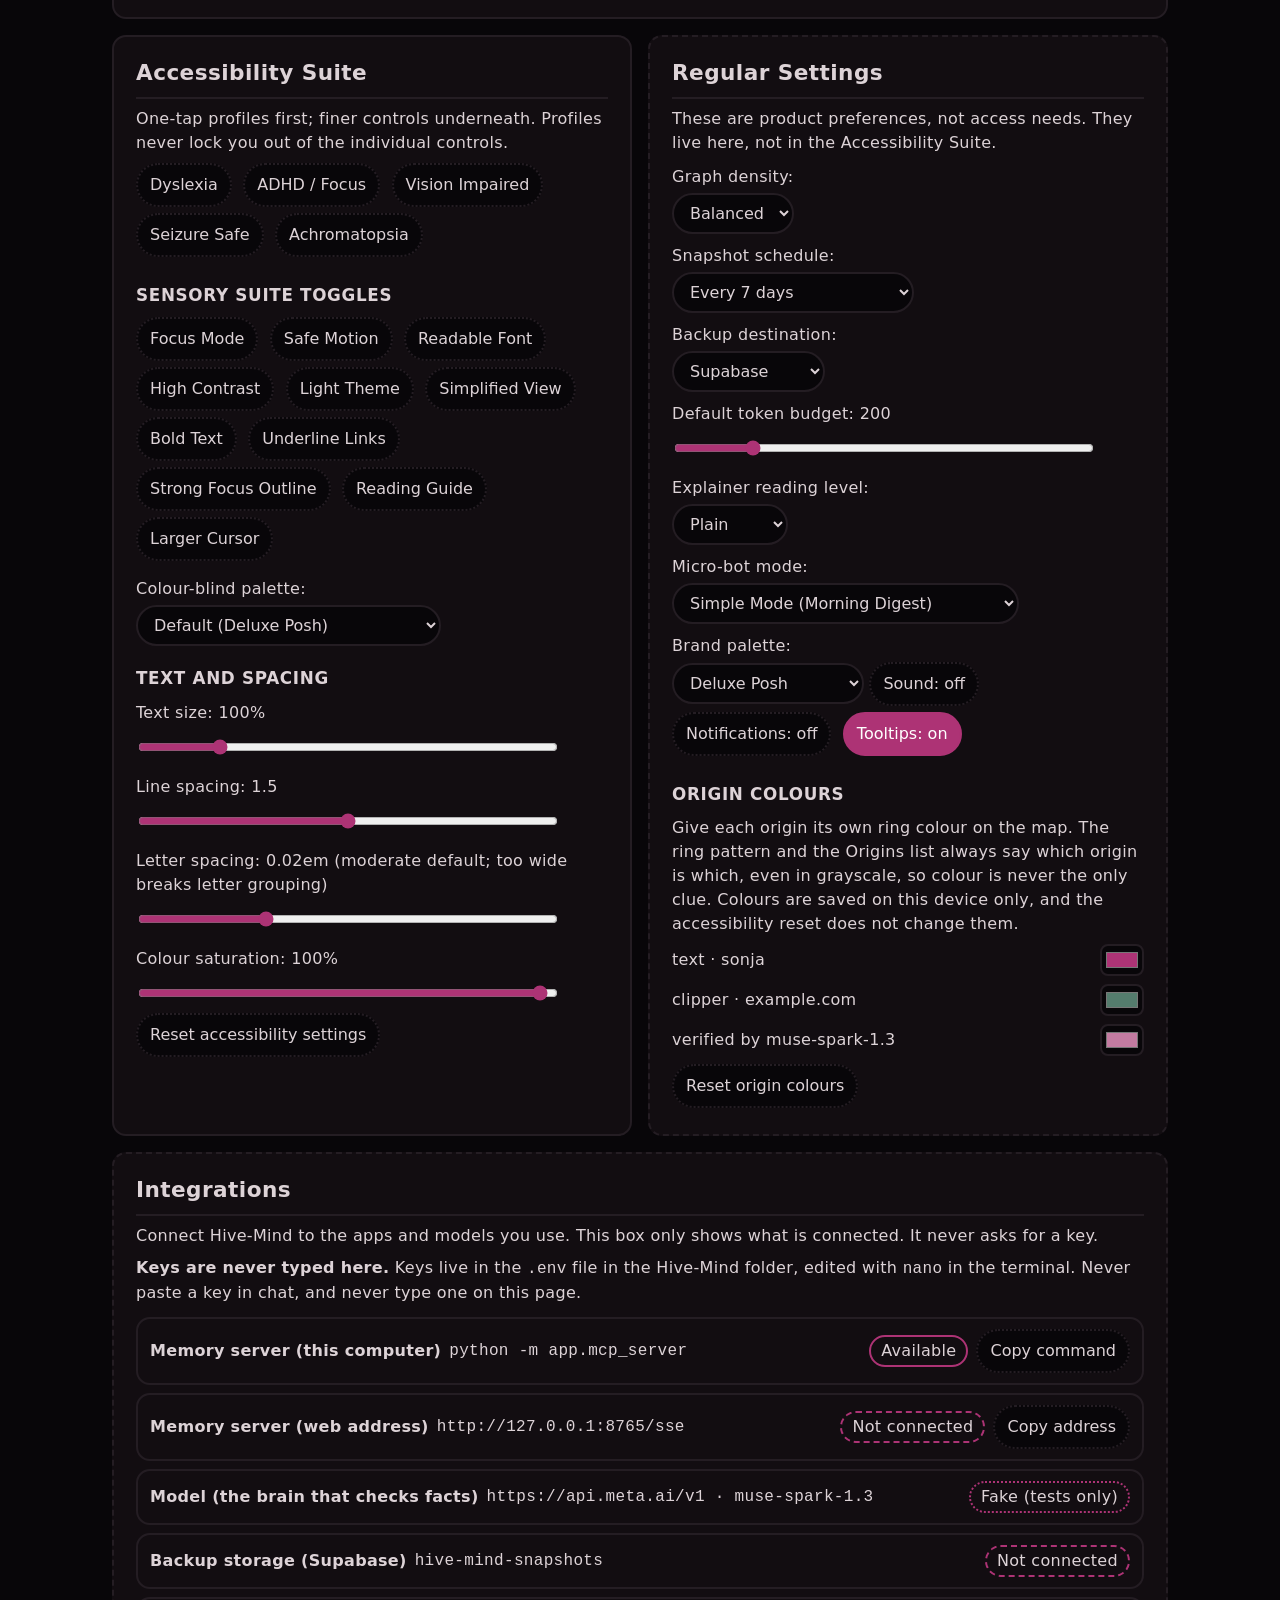
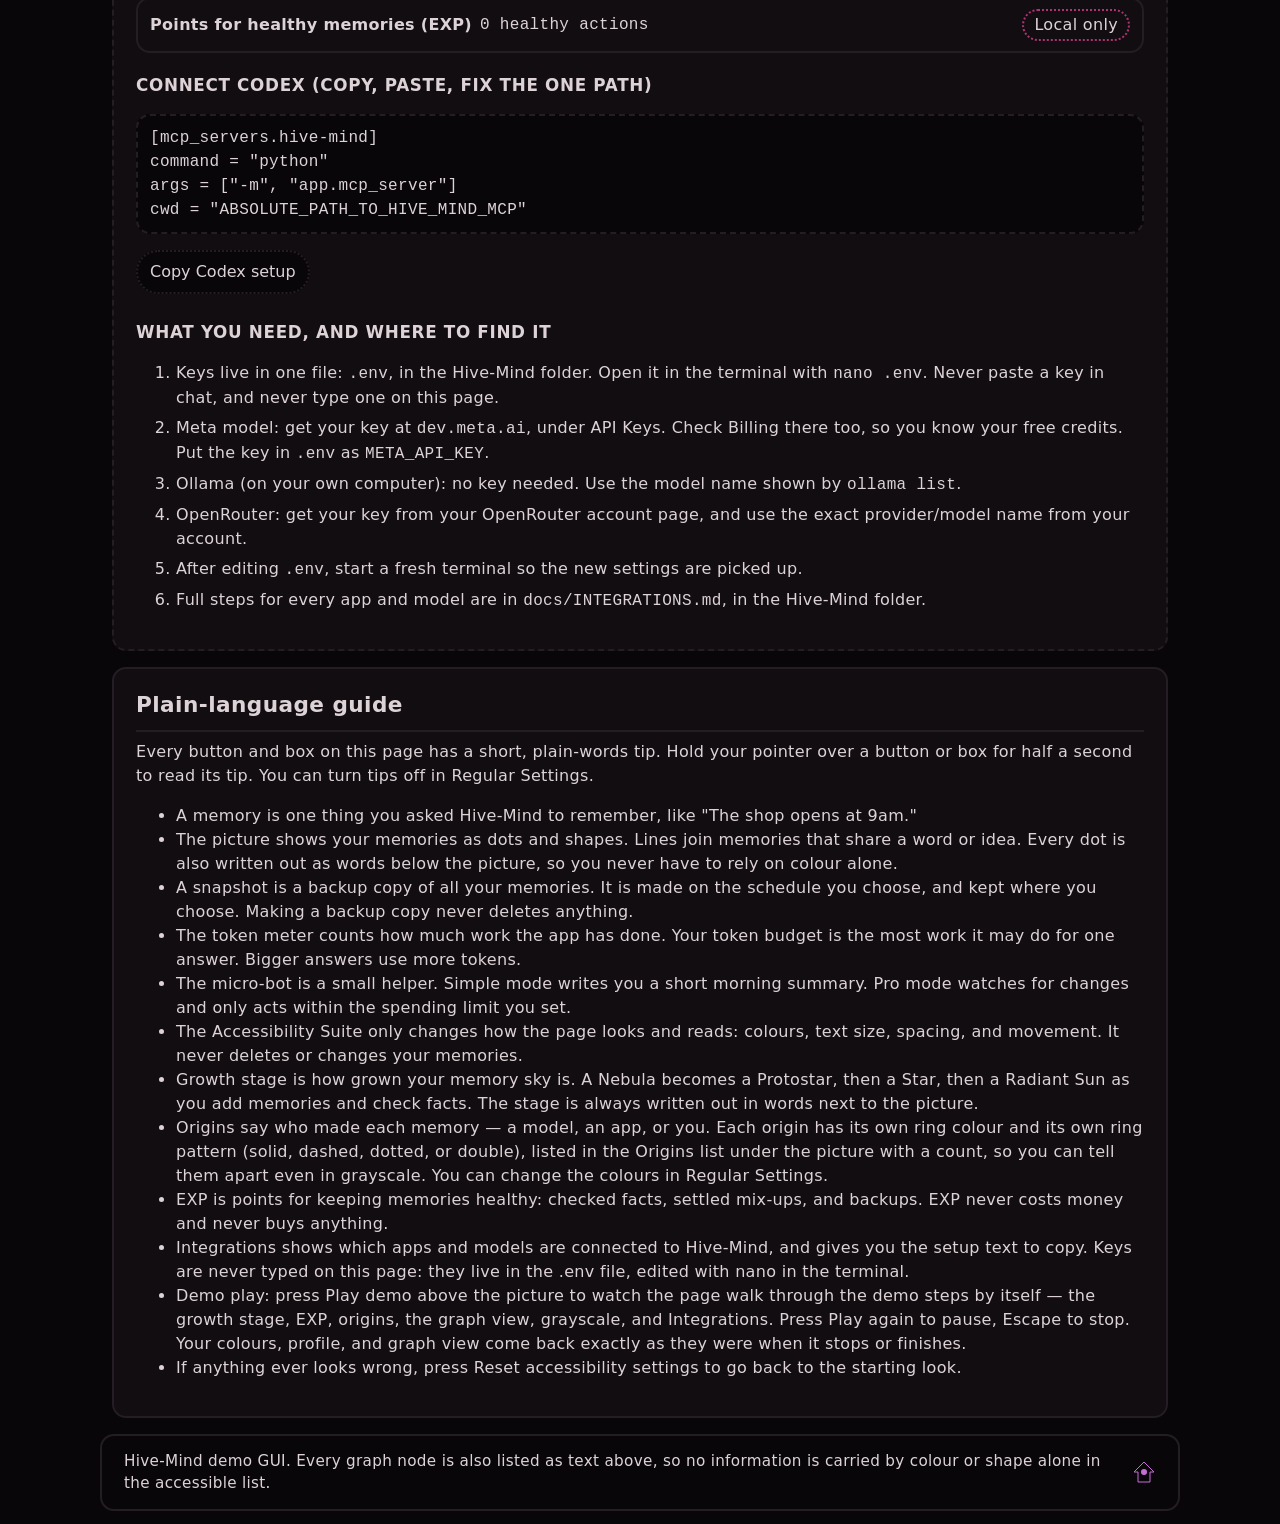
==== commit 4cbefda7: "Block 18: autopilot demo mode (GUI play mode + terminal runner, fake mode only, restores settings)" ====
--- a/gui/index.html
+++ b/gui/index.html
@@ -21,6 +21,14 @@
 <main>
   <section aria-label="Knowledge graph">
     <h2>Knowledge graph</h2>
+    <div class="demo-controls" aria-label="Demo playback">
+      <button id="demo-play" type="button" aria-label="Play the guided demo" data-tooltip="Play a guided tour: the page walks through the demo steps by itself. Press again to pause. Space pauses too, Escape stops.">Play demo</button>
+      <button id="demo-stop" type="button" aria-label="Stop the guided demo" data-tooltip="Stop the guided tour and put all your settings back as they were.">Stop demo</button>
+      <span id="demo-step-indicator" aria-live="polite">Demo off</span>
+      <progress id="demo-progress" max="6" value="0" aria-label="Time left in this demo step"></progress>
+      <span id="demo-countdown" aria-live="off"></span>
+      <p id="demo-caption" aria-live="polite">Press Play demo to watch the page walk through the demo by itself. Nothing is saved or sent; your settings come back exactly as they were when it stops.</p>
+    </div>
     <label for="metaphor-select">Graph view (Regular Setting):</label>
     <select id="metaphor-select" aria-label="Graph view: nebula, tree of life, spherical mandala, or mythical road map" data-tooltip="Choose how your memories are drawn: a star map, a tree, a round pattern, or a road map.">
       <option value="nebula">Cosmic Nebula (Birth of a Star)</option>
@@ -57,7 +65,7 @@
       <button type="button" class="profile-button" data-profile="adhd_focus" aria-pressed="false" aria-label="ADHD and focus profile" data-tooltip="One tap: hide distractions and show a reading guide to help you focus.">ADHD / Focus</button>
       <button type="button" class="profile-button" data-profile="vision_impaired" aria-pressed="false" aria-label="Vision impaired profile" data-tooltip="One tap: bigger text, bold words, and stronger contrast.">Vision Impaired</button>
       <button type="button" class="profile-button" data-profile="seizure_safe" aria-pressed="false" aria-label="Seizure safe profile" data-tooltip="One tap: stop movement, soften colours, and hide distractions.">Seizure Safe</button>
-      <button type="button" class="profile-button" data-profile="achromatopsia" aria-pressed="false" aria-label="Achromatopsia profile, pure grayscale" data-tooltip="One tap: shades of grey only, with black text on a white background.">Achromatopsia</button>
+      <button type="button" class="profile-button" id="profile-achromatopsia" data-profile="achromatopsia" aria-pressed="false" aria-label="Achromatopsia profile, pure grayscale" data-tooltip="One tap: shades of grey only, with black text on a white background.">Achromatopsia</button>
     </div>
     <h3>Sensory Suite toggles</h3>
     <button type="button" id="toggle-focus" aria-pressed="false" aria-label="Focus Mode: hide distractions" data-tooltip="Hide extra notes so you can focus on your memories.">Focus Mode</button>
@@ -205,6 +213,7 @@
       <li>Origins say who made each memory — a model, an app, or you. Each origin has its own ring colour and its own ring pattern (solid, dashed, dotted, or double), listed in the Origins list under the picture with a count, so you can tell them apart even in grayscale. You can change the colours in Regular Settings.</li>
       <li>EXP is points for keeping memories healthy: checked facts, settled mix-ups, and backups. EXP never costs money and never buys anything.</li>
       <li>Integrations shows which apps and models are connected to Hive-Mind, and gives you the setup text to copy. Keys are never typed on this page: they live in the .env file, edited with nano in the terminal.</li>
+      <li>Demo play: press Play demo above the picture to watch the page walk through the demo steps by itself — the growth stage, EXP, origins, the graph view, grayscale, and Integrations. Press Play again to pause, Escape to stop. Your colours, profile, and graph view come back exactly as they were when it stops or finishes.</li>
       <li>If anything ever looks wrong, press Reset accessibility settings to go back to the starting look.</li>
     </ul>
   </section>
@@ -215,6 +224,7 @@
 </footer>
 <script src="settings-data.js"></script>
 <script src="stage.js"></script>
+<script src="demo.js"></script>
 <script src="app.js"></script>
 </body>
 </html>
--- a/gui/styles.css
+++ b/gui/styles.css
@@ -119,6 +119,16 @@
 .actions { display: flex; flex-wrap: wrap; gap: 6px; margin-top: 12px; }
 .actions button { margin: 0; }
 
+/* Demo playback (Block 18): controls sit above the picture, in
+   the graph section — not in the Accessibility Suite, which
+   holds access needs only. The spotlight is a dashed outline,
+   a shape cue that survives grayscale, and it always travels
+   with the spoken caption text below the buttons. */
+.demo-controls { border: 2px dashed var(--border); border-radius: var(--radius); padding: 10px 12px; margin: 12px 0 0; display: flex; flex-wrap: wrap; gap: 8px; align-items: center; }
+.demo-controls button { margin: 0; }
+.demo-controls progress { accent-color: var(--accent); }
+#demo-caption { flex-basis: 100%; margin: 4px 0 0; }
+.demo-highlight { outline: 3px dashed var(--accent) !important; outline-offset: 4px; }
 .graph-wrap { border: 2px solid var(--border); border-radius: var(--radius); position: relative; min-height: 340px; overflow: hidden; background: var(--bg); }
 canvas, svg.graph { width: 100%; height: 340px; display: block; }
 @media (min-width: 900px) {
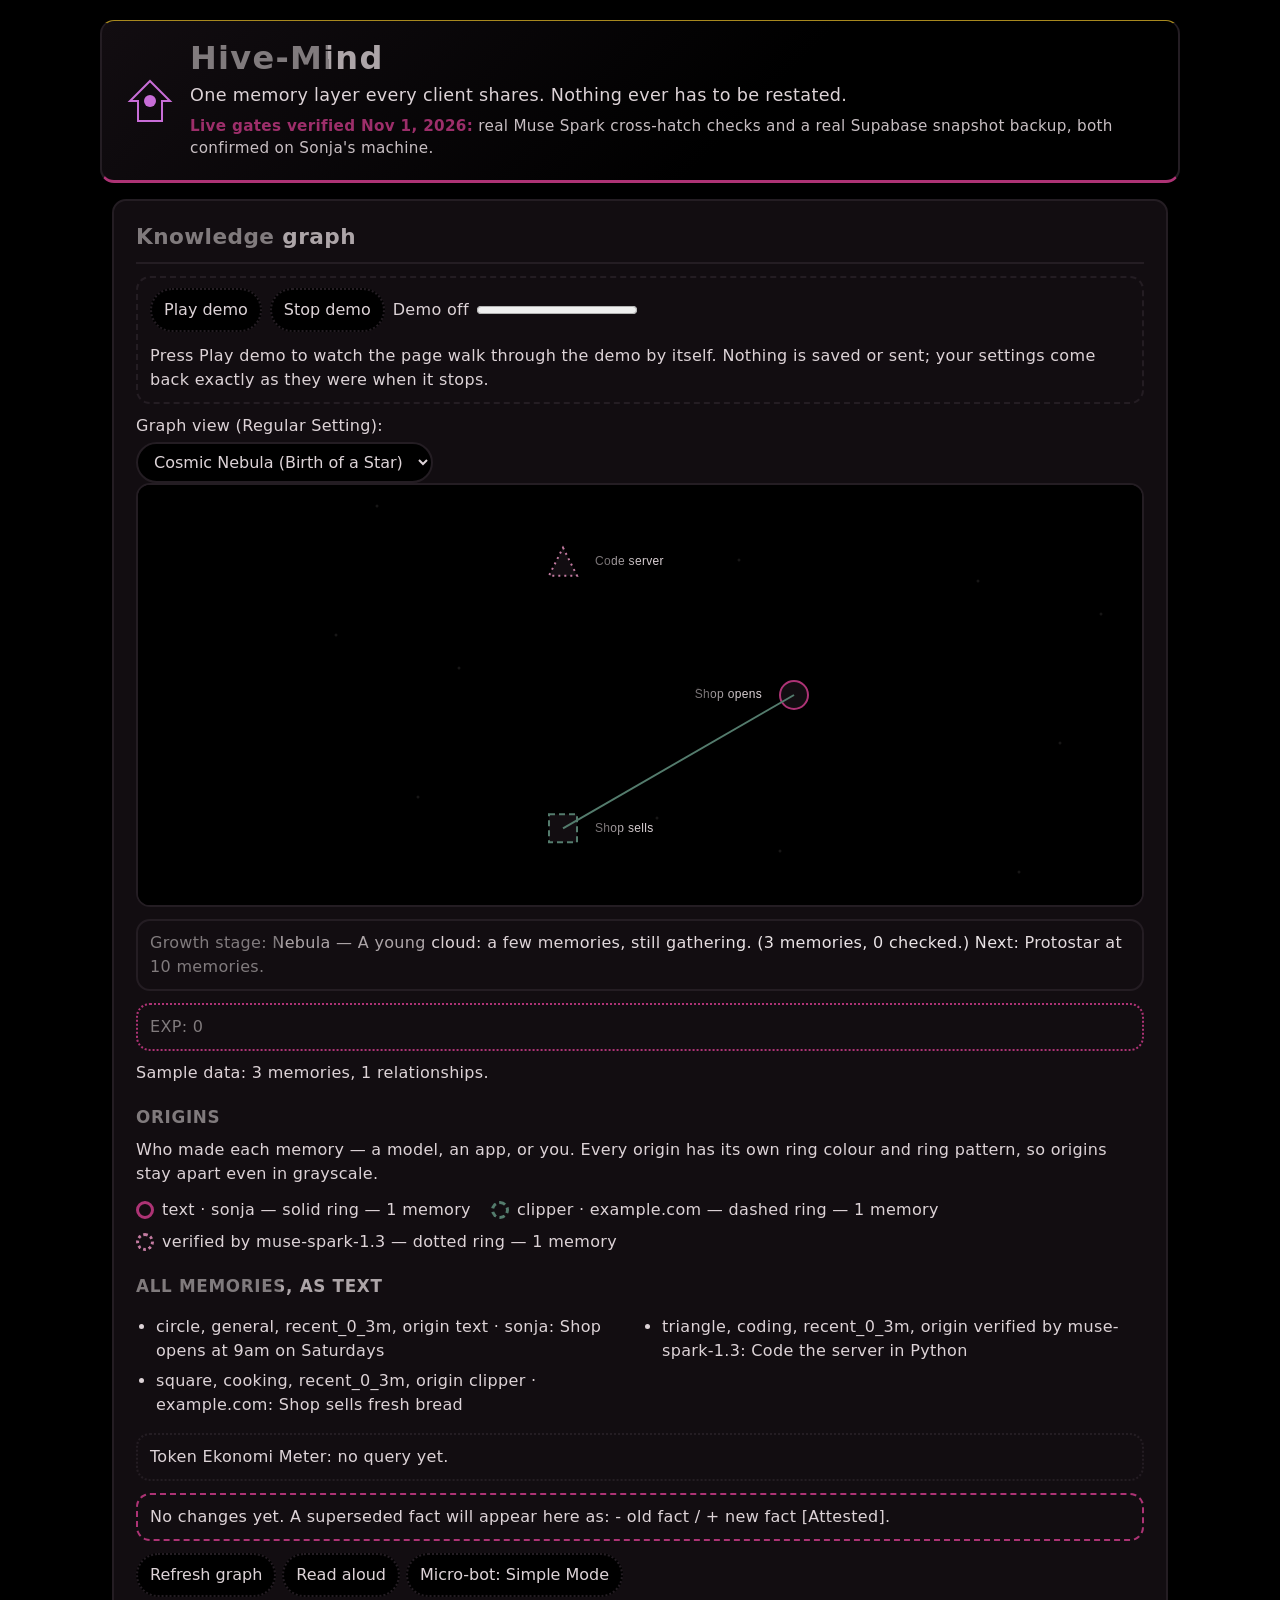
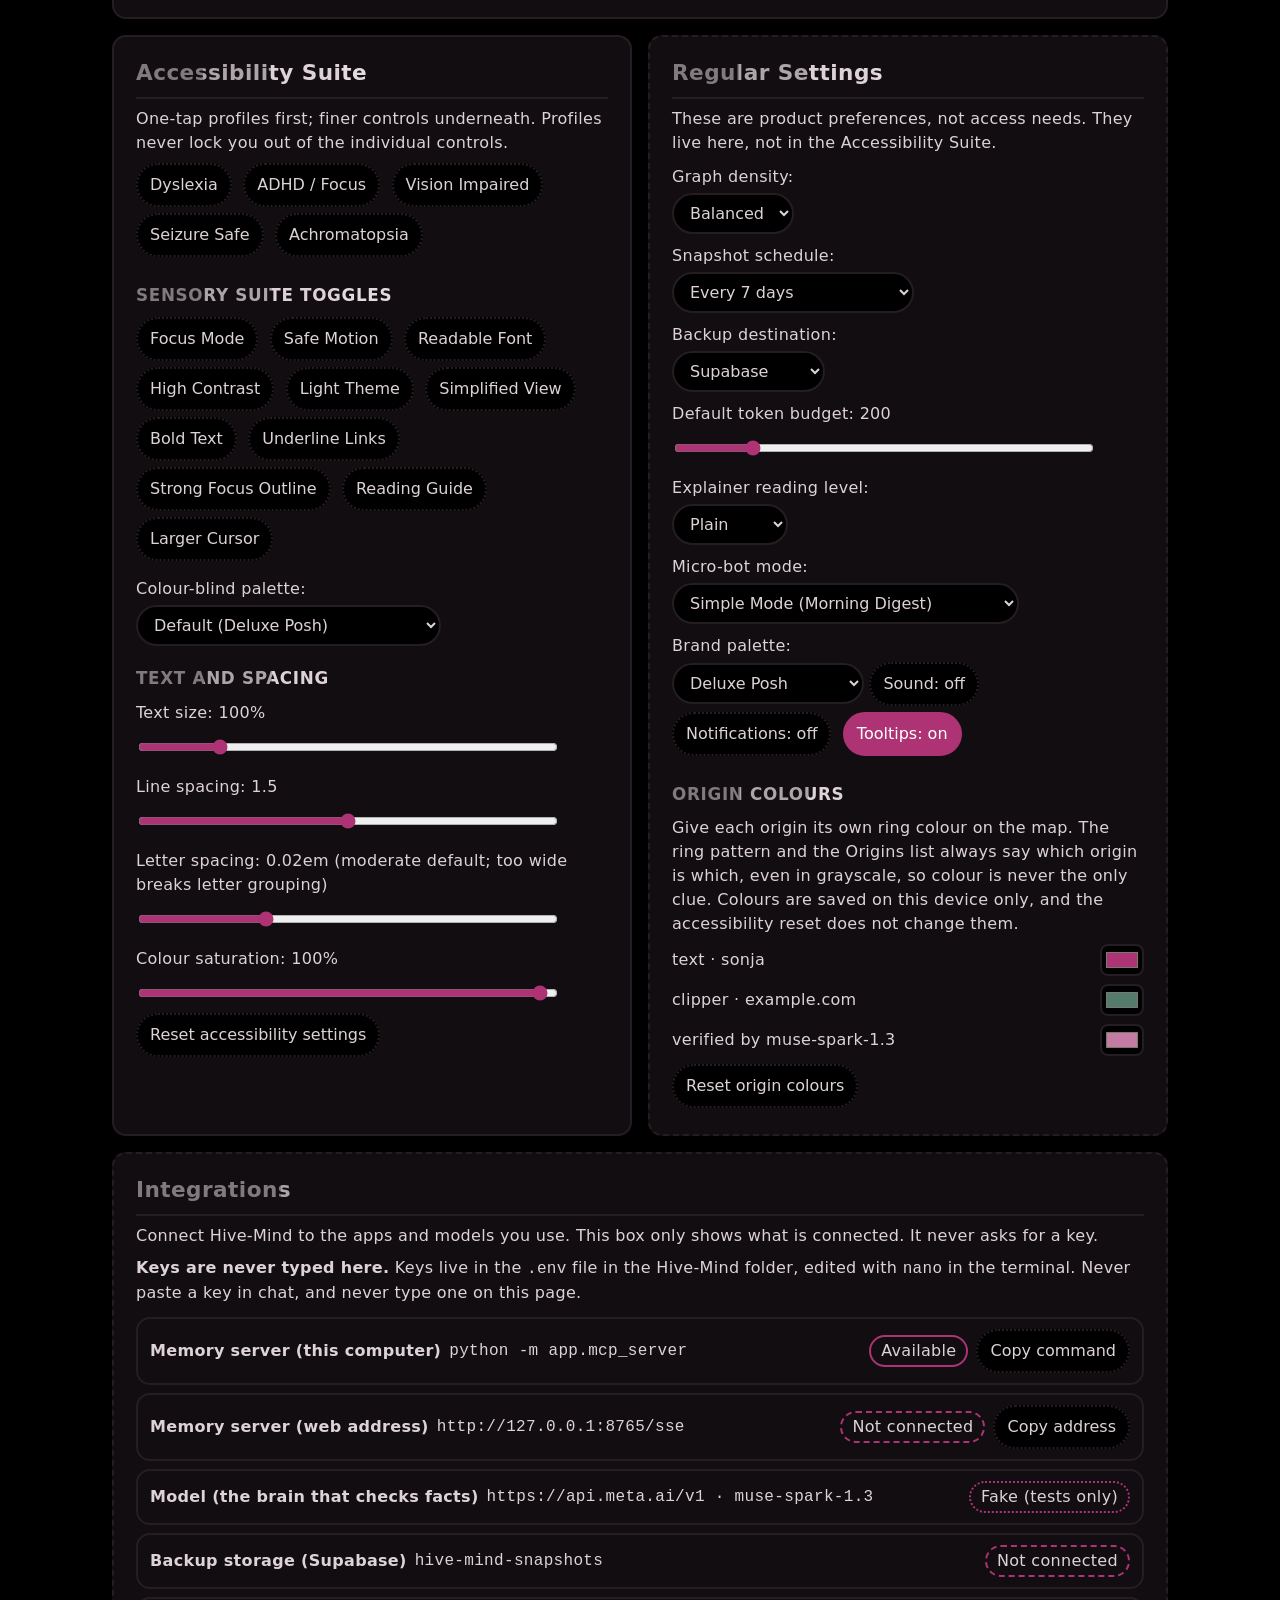
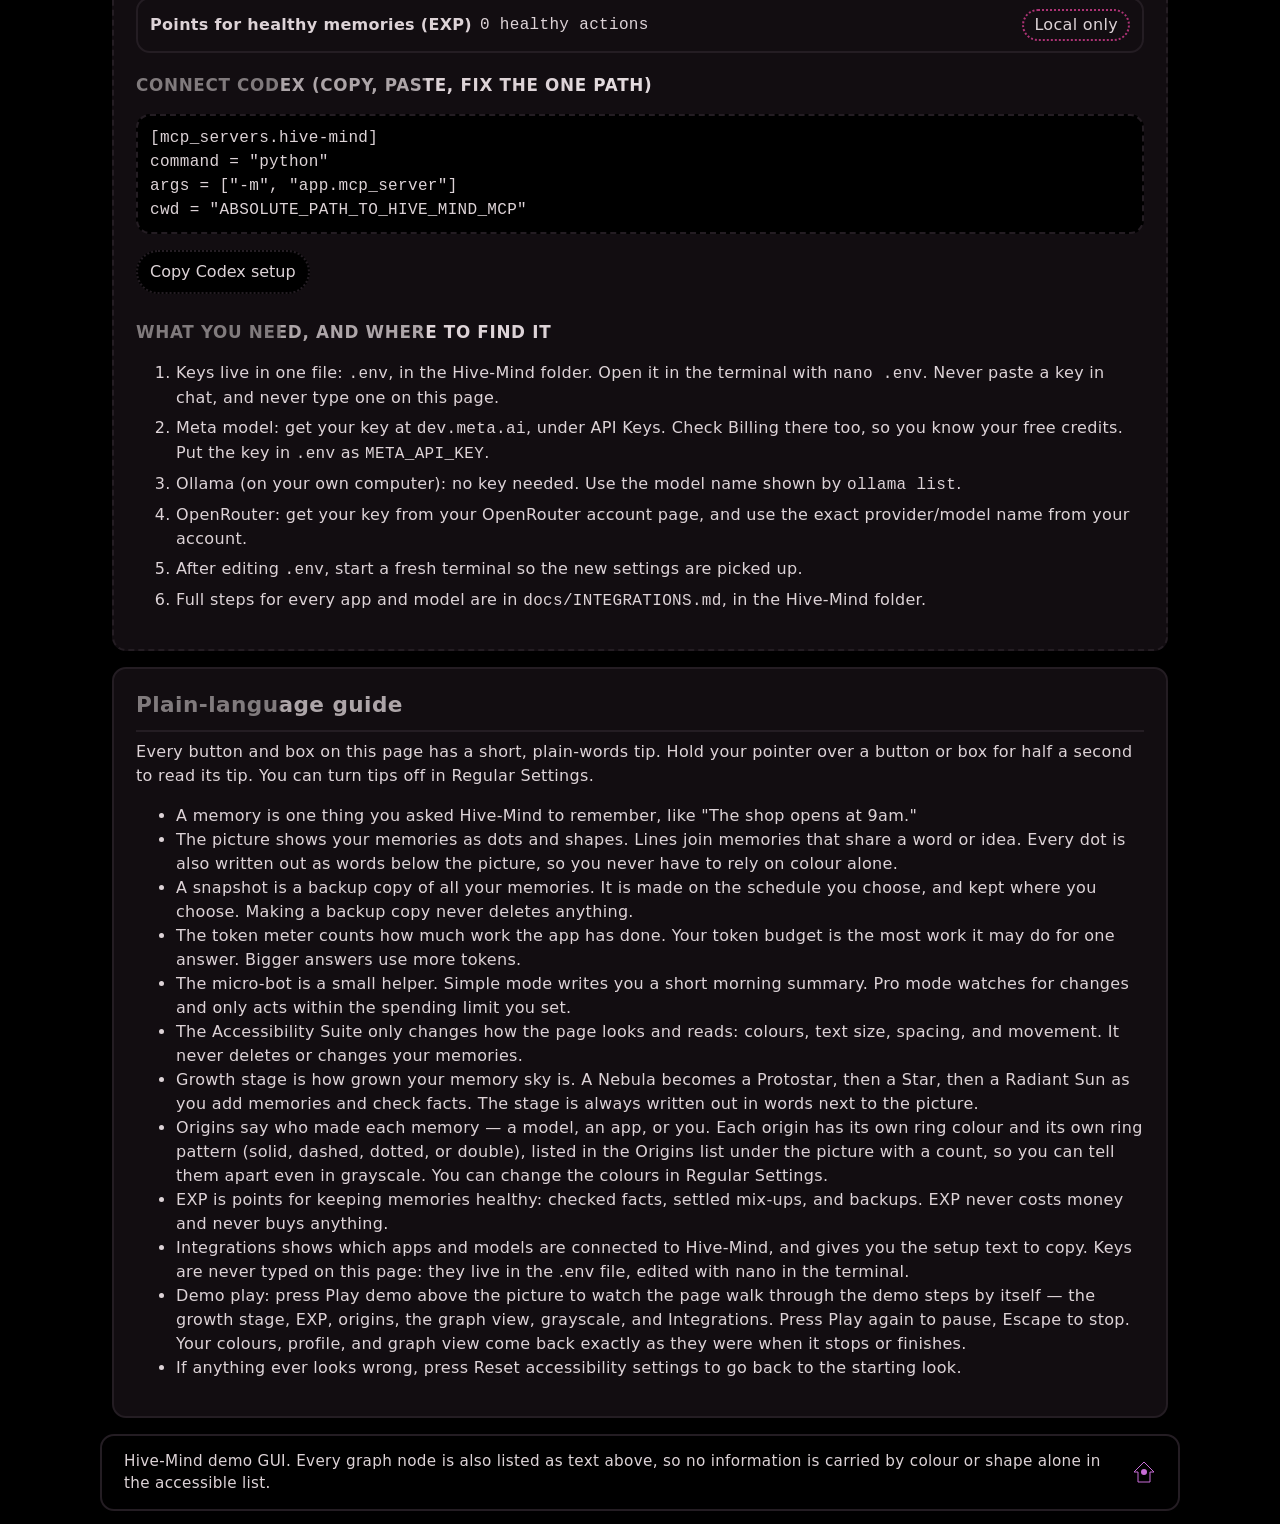
==== commit e66edcb0: "Pinstripe glow shift-inside SOP for Hive-Mind GUI Gradient clipped inside letterforms, 72/26 east li" ====
--- a/gui/index.html
+++ b/gui/index.html
@@ -12,7 +12,7 @@
 <header>
   <img src="logo.svg" alt="Hive-Mind logo: a house-shaped star" width="48" height="48">
   <div class="header-text">
-    <h1>Hive-Mind</h1>
+    <h1 class="glow-auto">Hive-Mind</h1>
     <p class="tagline">One memory layer every client shares. Nothing ever has to be restated.</p>
     <p class="status distraction"><strong>Live gates verified Nov 1, 2026:</strong> real Muse Spark cross-hatch checks and a real Supabase snapshot backup, both confirmed on Sonja's machine.</p>
   </div>
@@ -20,7 +20,7 @@
 
 <main>
   <section aria-label="Knowledge graph">
-    <h2>Knowledge graph</h2>
+    <h2 class="glow-auto">Knowledge graph</h2>
     <div class="demo-controls" aria-label="Demo playback">
       <button id="demo-play" type="button" aria-label="Play the guided demo" data-tooltip="Play a guided tour: the page walks through the demo steps by itself. Press again to pause. Space pauses too, Escape stops.">Play demo</button>
       <button id="demo-stop" type="button" aria-label="Stop the guided demo" data-tooltip="Stop the guided tour and put all your settings back as they were.">Stop demo</button>
@@ -40,13 +40,13 @@
       <canvas id="graph-canvas" role="img" aria-label="Knowledge graph canvas: nodes are drawn as circles, squares, and triangles by domain, with solid, dashed, and dotted lines for relationships. A text list of all nodes follows."></canvas>
       <svg class="graph" id="graph-svg" role="img" aria-label="Knowledge graph, alternate view" style="display:none"><title>Knowledge graph, alternate view</title><g id="svg-nodes"></g></svg>
     </div>
-    <p id="growth-stage" aria-live="polite" data-tooltip="How grown your memory sky is. More memories, and more checked facts, make it brighter.">Growth stage: Nebula — a young cloud, still gathering.</p>
-    <div id="exp-meter" aria-live="polite" data-tooltip="Points you earn for keeping your memories healthy: checked facts, settled mix-ups, and backups. Points never cost money and never buy anything.">EXP: 0</div>
+    <p id="growth-stage" aria-live="polite" data-tooltip="How grown your memory sky is. More memories, and more checked facts, make it brighter." class="glow-auto">Growth stage: Nebula — a young cloud, still gathering.</p>
+    <div id="exp-meter" aria-live="polite" data-tooltip="Points you earn for keeping your memories healthy: checked facts, settled mix-ups, and backups. Points never cost money and never buy anything." class="glow-auto">EXP: 0</div>
     <p id="graph-status" aria-live="polite">Loading graph data…</p>
-    <h3>Origins</h3>
+    <h3 class="glow-auto">Origins</h3>
     <p>Who made each memory — a model, an app, or you. Every origin has its own ring colour and ring pattern, so origins stay apart even in grayscale.</p>
     <ul id="origin-legend" class="origin-legend" aria-label="Memory origins, with counts"></ul>
-    <h3>All memories, as text</h3>
+    <h3 class="glow-auto">All memories, as text</h3>
     <ul id="node-list" class="node-list" aria-label="All memories in the graph"></ul>
     <div id="token-meter" aria-live="polite">Token Ekonomi Meter: no query yet.</div>
     <div id="diff-toast" aria-live="polite">No changes yet. A superseded fact will appear here as: - old fact / + new fact [Attested].</div>
@@ -58,7 +58,7 @@
   </section>
 
   <section class="accessibility" id="accessibility-suite" aria-label="Accessibility Suite">
-    <h2>Accessibility Suite</h2>
+    <h2 class="glow-auto">Accessibility Suite</h2>
     <p>One-tap profiles first; finer controls underneath. Profiles never lock you out of the individual controls.</p>
     <div role="group" aria-label="One-tap accessibility profiles">
       <button type="button" class="profile-button" data-profile="dyslexia" aria-pressed="false" aria-label="Dyslexia profile" data-tooltip="One tap: easier reading font, more space, and fewer distractions.">Dyslexia</button>
@@ -67,7 +67,7 @@
       <button type="button" class="profile-button" data-profile="seizure_safe" aria-pressed="false" aria-label="Seizure safe profile" data-tooltip="One tap: stop movement, soften colours, and hide distractions.">Seizure Safe</button>
       <button type="button" class="profile-button" id="profile-achromatopsia" data-profile="achromatopsia" aria-pressed="false" aria-label="Achromatopsia profile, pure grayscale" data-tooltip="One tap: shades of grey only, with black text on a white background.">Achromatopsia</button>
     </div>
-    <h3>Sensory Suite toggles</h3>
+    <h3 class="glow-auto">Sensory Suite toggles</h3>
     <button type="button" id="toggle-focus" aria-pressed="false" aria-label="Focus Mode: hide distractions" data-tooltip="Hide extra notes so you can focus on your memories.">Focus Mode</button>
     <button type="button" id="toggle-motion" aria-pressed="false" aria-label="Safe Motion: stop animations" data-tooltip="Stop movement and animation on this page.">Safe Motion</button>
     <button type="button" id="toggle-font" aria-pressed="false" aria-label="Readable Font" data-tooltip="Use a font that is easier to read.">Readable Font</button>
@@ -90,7 +90,7 @@
       <option value="tritanopia">Tritanopia</option>
       <option value="achromatopsia">Achromatopsia (pure grayscale)</option>
     </select>
-    <h3>Text and spacing</h3>
+    <h3 class="glow-auto">Text and spacing</h3>
     <label for="text-size">Text size: <span id="text-size-value">100%</span></label>
     <input id="text-size" type="range" min="80" max="200" step="5" value="100" aria-label="Text size, 80 to 200 percent" data-tooltip="Make the words bigger or smaller.">
     <label for="line-spacing">Line spacing: <span id="line-spacing-value">1.5</span></label>
@@ -103,7 +103,7 @@
   </section>
 
   <section class="regular" id="regular-settings" aria-label="Regular settings">
-    <h2>Regular Settings</h2>
+    <h2 class="glow-auto">Regular Settings</h2>
     <p>These are product preferences, not access needs. They live here, not in the Accessibility Suite.</p>
     <label for="graph-density">Graph density:</label>
     <select id="graph-density" aria-label="Graph density: sparse, balanced, or dense" data-tooltip="Choose how many memories to show at once: few, a balanced amount, or many.">
@@ -143,14 +143,14 @@
     <button type="button" id="toggle-sound" aria-pressed="false" aria-label="Sound effects on or off" data-tooltip="Turn sounds on or off.">Sound: off</button>
     <button type="button" id="toggle-notifications" aria-pressed="false" aria-label="Notifications on or off" data-tooltip="Turn pop-up messages on or off.">Notifications: off</button>
     <button type="button" id="toggle-tooltips" aria-pressed="true" aria-label="Tooltips on or off" data-tooltip="Turn the quick helper tips on or off. When they are off, no tips pop up.">Tooltips: on</button>
-    <h3>Origin colours</h3>
+    <h3 class="glow-auto">Origin colours</h3>
     <p>Give each origin its own ring colour on the map. The ring pattern and the Origins list always say which origin is which, even in grayscale, so colour is never the only clue. Colours are saved on this device only, and the accessibility reset does not change them.</p>
     <div id="origin-colours"></div>
     <button type="button" id="reset-origin-colours" aria-label="Reset origin colours to defaults" data-tooltip="Put every origin ring colour back to its starting colour.">Reset origin colours</button>
   </section>
 
   <section class="regular integrations" id="integrations" aria-label="Integrations">
-    <h2>Integrations</h2>
+    <h2 class="glow-auto">Integrations</h2>
     <p>Connect Hive-Mind to the apps and models you use. This box only shows what is connected. It never asks for a key.</p>
     <p><strong>Keys are never typed here.</strong> Keys live in the <code>.env</code> file in the Hive-Mind folder, edited with <code>nano</code> in the terminal. Never paste a key in chat, and never type one on this page.</p>
     <ul class="integration-rows">
@@ -182,13 +182,13 @@
         <span class="integration-status status-local" id="status-exp">Local only</span>
       </li>
     </ul>
-    <h3>Connect Codex (copy, paste, fix the one path)</h3>
+    <h3 class="glow-auto">Connect Codex (copy, paste, fix the one path)</h3>
     <pre class="integration-snippet"><code id="codex-config-snippet">[mcp_servers.hive-mind]
 command = "python"
 args = ["-m", "app.mcp_server"]
 cwd = "ABSOLUTE_PATH_TO_HIVE_MIND_MCP"</code></pre>
     <button type="button" id="copy-config" data-copy="config" aria-label="Copy the Codex setup text" data-tooltip="Copy the setup text for Codex. Paste it into the Codex settings file, and change the folder path to your Hive-Mind folder.">Copy Codex setup</button>
-    <h3>What you need, and where to find it</h3>
+    <h3 class="glow-auto">What you need, and where to find it</h3>
     <ol class="integration-steps">
       <li>Keys live in one file: <code>.env</code>, in the Hive-Mind folder. Open it in the terminal with <code>nano .env</code>. Never paste a key in chat, and never type one on this page.</li>
       <li>Meta model: get your key at <code>dev.meta.ai</code>, under API Keys. Check Billing there too, so you know your free credits. Put the key in <code>.env</code> as <code>META_API_KEY</code>.</li>
@@ -200,7 +200,7 @@
   </section>
 
   <section id="plain-language-guide" aria-label="Plain-language guide">
-    <h2>Plain-language guide</h2>
+    <h2 class="glow-auto">Plain-language guide</h2>
     <p>Every button and box on this page has a short, plain-words tip. Hold your pointer over a button or box for half a second to read its tip. You can turn tips off in Regular Settings.</p>
     <ul>
       <li>A memory is one thing you asked Hive-Mind to remember, like "The shop opens at 9am."</li>
--- a/gui/styles.css
+++ b/gui/styles.css
@@ -9,7 +9,7 @@
    is the brushed-gold mid stop, used ONLY for the 1px pinstripe
    on the header, per the PR #4 direction (metal sparingly). */
 :root {
-  --bg: #080609; --text: #ddd3d7; --accent: #ad3375; --border: #241d23;
+  --bg: #000000; --text: #ddd3d7; --accent: #ad3375; --border: #241d23;
   --node: #120d11; --edge: #547c6d; --metal: #a8891f;
   --font-scale: 1; --line-height: 1.5; --letter-spacing: 0.02em;
   --saturation: 100%;
@@ -25,7 +25,7 @@
 /* Variant A light tokens (same canonical PR #4 file): the light
    theme keeps the darkened-orchid primary and dark-teal secondary,
    on the light ground. --node is the light card. */
-body.light-theme { --bg: #dcd2d5; --text: #211820; --accent: #7c254f; --border: #32262d; --node: #ece5e7; --edge: #1f483f; --metal: #a8891f; }
+body.light-theme { --bg: #ffffff; --text: #211820; --accent: #7c254f; --border: #32262d; --node: #ece5e7; --edge: #1f483f; --metal: #a8891f; }
 body.high-contrast { --bg: #000000; --text: #ffffff; --accent: #ffd400; --border: #ffffff; --edge: #ffffff; }
 body.readable-font { font-family: "Atkinson Hyperlegible", Verdana, sans-serif; }
 body.bold-text { font-weight: 700; }
@@ -69,7 +69,7 @@
   border: 2px solid var(--border); border-bottom: 3px solid var(--accent);
   border-top: 1px solid var(--metal);
   border-radius: var(--radius);
-  background: linear-gradient(135deg, #120d11 0%, #080609 60%);
+  background: linear-gradient(135deg, var(--node) 0%, var(--bg) 60%);
 }
 header img { flex: 0 0 auto; }
 header .header-text { flex: 1 1 320px; }
@@ -199,3 +199,83 @@
   .node-list { columns: 1; }
 }
 .sr-only { position: absolute; width: 1px; height: 1px; overflow: hidden; clip: rect(0,0,0,0); }
+/* PINSTRIPE GLOW SOP - SHIFT-INSIDE - Sonja Kelley.
+   No outer outline, no blur, no fuzz. The gradient is clipped
+   INSIDE the letterforms (background-clip:text): circular 360
+   falloff, light source EAST / sunrise (upper-right 45deg),
+   gleam upper-right pulled in off the edges, shadow lower-left
+   west opposite. Stepped bands behind the gleam: gleam, lighter
+   tint, mid, darker, darkest. Band counts are ODD only: s5 small
+   text/icons, s7-s9 standard effects, s9 vivid, s11-s13 large
+   display. Fixed classes keep specimen-exact stops; .glow-auto
+   derives stops from currentColor (palette-safe). Brushed Gold
+   omitted: metal is 1px pinstripe only (test_metal_is_only). */
+/* Neon Pink #FF1E89 - gleam to deep: #FF1E89 #f71d84 #e91a7c #c71668 #a31356 */
+.glow-neon-pink{color:#FF1E89;--gg:#FF1E89;--gt:#f71d84;--gm:#e91a7c;--gd:#c71668;--gp:#a31356;}
+/* Cyan #00E5FF - gleam to deep: #00E5FF #00d8f0 #00c2dc #0097ad #00707e */
+.glow-cyan{color:#00E5FF;--gg:#00E5FF;--gt:#00d8f0;--gm:#00c2dc;--gd:#0097ad;--gp:#00707e;}
+/* True Black #000000 - gleam to deep: #666666 #4d4d4d #333333 #1a1a1a #000000 */
+.glow-true-black{color:#000000;--gg:#666666;--gt:#4d4d4d;--gm:#333333;--gd:#1a1a1a;--gp:#000000;}
+/* Charcoal #121212 - gleam to deep: #737373 #595959 #404040 #2a2a2a #121212 */
+.glow-charcoal{color:#121212;--gg:#737373;--gt:#595959;--gm:#404040;--gd:#2a2a2a;--gp:#121212;}
+/* White #FFFFFF - gleam to deep: #ffffff #f8f8ff #fffff0 #ecece0 #d9d9c8 */
+.glow-white{color:#FFFFFF;--gg:#ffffff;--gt:#f8f8ff;--gm:#fffff0;--gd:#ecece0;--gp:#d9d9c8;}
+/* Orchid Pink Dark #AD3375 - gleam to deep: #ad3375 #9c2e6b #86295c #6b1f47 #4a1430 */
+.glow-orchid-pink-dark{color:#AD3375;--gg:#ad3375;--gt:#9c2e6b;--gm:#86295c;--gd:#6b1f47;--gp:#4a1430;}
+/* Orchid Pink Light #7C254F - gleam to deep: #7c254f #6e2247 #5f1d3d #47162e #2e0e1e */
+.glow-orchid-pink-light{color:#7C254F;--gg:#7c254f;--gt:#6e2247;--gm:#5f1d3d;--gd:#47162e;--gp:#2e0e1e;}
+/* Teal-Green Dark #547C6D - gleam to deep: #547c6d #4d7262 #426355 #324f42 #24382f */
+.glow-teal-green-dark{color:#547C6D;--gg:#547c6d;--gt:#4d7262;--gm:#426355;--gd:#324f42;--gp:#24382f;}
+/* Teal-Green Light #1F483F - gleam to deep: #1f483f #1d423a #183b33 #122e28 #0a1f1a */
+.glow-teal-green-light{color:#1F483F;--gg:#1f483f;--gt:#1d423a;--gm:#183b33;--gd:#122e28;--gp:#0a1f1a;}
+/* Posh B Dark #952A4E - gleam to deep: #952a4e #8a2749 #7d2242 #641b35 #4a1427 */
+.glow-posh-b-dark{color:#952A4E;--gg:#952a4e;--gt:#8a2749;--gm:#7d2242;--gd:#641b35;--gp:#4a1427;}
+/* Posh B Light #6D1F40 - gleam to deep: #6d1f40 #641d3b #5a1a35 #47142a #2e0c1a */
+.glow-posh-b-light{color:#6D1F40;--gg:#6d1f40;--gt:#641d3b;--gm:#5a1a35;--gd:#47142a;--gp:#2e0c1a;}
+/* Posh C Dark #842B45 - gleam to deep: #842b45 #792841 #6e233a #571c2f #3d1320 */
+.glow-posh-c-dark{color:#842B45;--gg:#842b45;--gt:#792841;--gm:#6e233a;--gd:#571c2f;--gp:#3d1320;}
+/* Posh C Light #5F1A34 - gleam to deep: #5f1a34 #57182f #4f152a #3d101f #260a15 */
+.glow-posh-c-light{color:#5F1A34;--gg:#5f1a34;--gt:#57182f;--gm:#4f152a;--gd:#3d101f;--gp:#260a15;}
+/* Posh D Dark #701F36 - gleam to deep: #701f36 #671c32 #5d192e #481324 #320d18 */
+.glow-posh-d-dark{color:#701F36;--gg:#701f36;--gt:#671c32;--gm:#5d192e;--gd:#481324;--gp:#320d18;}
+/* Posh D Light #52162B - gleam to deep: #52162b #4b1327 #441124 #350d1d #220812 */
+.glow-posh-d-light{color:#52162B;--gg:#52162b;--gt:#4b1327;--gm:#441124;--gd:#350d1d;--gp:#220812;}
+/* Trevor Orange Lemon Outline #FF8200 - gleam to deep: #FFEA00 #edd600 #d9c400 #b8a600 #8a7d00 */
+.glow-trevor-orange-lemon-outline{color:#FF8200;--gg:#FFEA00;--gt:#edd600;--gm:#d9c400;--gd:#b8a600;--gp:#8a7d00;}
+/* Lemon-Yellow Outline #FFEA00 - gleam to deep: #FFEA00 #edd600 #d9c400 #b8a600 #8a7d00 */
+.glow-lemon-yellow-outline{color:#FFEA00;--gg:#FFEA00;--gt:#edd600;--gm:#d9c400;--gd:#b8a600;--gp:#8a7d00;}
+/* Medium Gray #808080 - gleam to deep: #808080 #737373 #666666 #4d4d4d #333333 */
+.glow-medium-gray{color:#808080;--gg:#808080;--gt:#737373;--gm:#666666;--gd:#4d4d4d;--gp:#333333;}
+/* Light Gray #D3D3D3 - gleam to deep: #d3d3d3 #bfbfbf #a6a6a6 #8c8c8c #737373 */
+.glow-light-gray{color:#D3D3D3;--gg:#d3d3d3;--gt:#bfbfbf;--gm:#a6a6a6;--gd:#8c8c8c;--gp:#737373;}
+/* Amber (deuteranomaly accent) #E69F00 - gleam to deep: #e69f00 #da9700 #ca8c00 #af7900 #936600 */
+.glow-amber{color:#E69F00;--gg:#e69f00;--gt:#da9700;--gm:#ca8c00;--gd:#af7900;--gp:#936600;}
+/* Sky Blue (deuteranopia edge) #56B4E9 - gleam to deep: #56b4e9 #52abdd #4c9ecd #4189b1 #377395 */
+.glow-sky-blue{color:#56B4E9;--gg:#56b4e9;--gt:#52abdd;--gm:#4c9ecd;--gd:#4189b1;--gp:#377395;}
+/* Okabe-Ito Green (protanomaly accent) #009E73 - gleam to deep: #009e73 #00966d #008b65 #007857 #00654a */
+.glow-okabe-green{color:#009E73;--gg:#009e73;--gt:#00966d;--gm:#008b65;--gd:#007857;--gp:#00654a;}
+/* Deep Blue (protanopia edge) #0072B2 - gleam to deep: #0072b2 #006ca9 #00649d #005787 #004972 */
+.glow-deep-blue{color:#0072B2;--gg:#0072b2;--gt:#006ca9;--gm:#00649d;--gd:#005787;--gp:#004972;}
+/* Vermillion (tritanomaly accent) #D55E00 - gleam to deep: #d55e00 #ca5900 #bb5300 #a24700 #883c00 */
+.glow-vermillion{color:#D55E00;--gg:#d55e00;--gt:#ca5900;--gm:#bb5300;--gd:#a24700;--gp:#883c00;}
+/* Mauve (tritanopia edge) #CC79A7 - gleam to deep: #cc79a7 #c2739f #b46a93 #9b5c7f #834d6b */
+.glow-mauve{color:#CC79A7;--gg:#cc79a7;--gt:#c2739f;--gm:#b46a93;--gd:#9b5c7f;--gp:#834d6b;}
+/* Near White (typed-palette text) #F2F2F2 - gleam to deep: #f2f2f2 #e6e6e6 #d5d5d5 #b8b8b8 #9b9b9b */
+.glow-near-white{color:#F2F2F2;--gg:#f2f2f2;--gt:#e6e6e6;--gm:#d5d5d5;--gd:#b8b8b8;--gp:#9b9b9b;}
+/* Lavender White (tritan text) #F5EDF7 - gleam to deep: #f5edf7 #e9e1eb #d8d1d9 #bab4bc #9d989e */
+.glow-lavender-white{color:#F5EDF7;--gg:#f5edf7;--gt:#e9e1eb;--gm:#d8d1d9;--gd:#bab4bc;--gp:#9d989e;}
+/* Contrast Yellow (high-contrast accent) #FFD400 - gleam to deep: #ffd400 #f2c900 #e0bb00 #c2a100 #a38800 */
+.glow-contrast-yellow{color:#FFD400;--gg:#ffd400;--gt:#f2c900;--gm:#e0bb00;--gd:#c2a100;--gp:#a38800;}
+/* Hive-Mind Default Text #DDD3D7 - gleam to deep: #ddd3d7 #d2c8cc #c2babd #a8a0a3 #8d878a */
+.glow-hive-text{color:#DDD3D7;--gg:#ddd3d7;--gt:#d2c8cc;--gm:#c2babd;--gd:#a8a0a3;--gp:#8d878a;}
+/* .glow-pink is the brief's name for Neon Pink. */
+.glow-pink{color:#FF1E89;--gg:#FF1E89;--gt:#f71d84;--gm:#e91a7c;--gd:#c71668;--gp:#a31356;}
+/* Palette-following pinstripe: same parameters, stops from currentColor. */
+.glow-auto{--gg:color-mix(in srgb, currentColor 62%, white);--gt:color-mix(in srgb, currentColor 82%, white);--gm:currentColor;--gd:color-mix(in srgb, currentColor 78%, black);--gp:color-mix(in srgb, currentColor 58%, black);}
+@supports (background-clip:text) or (-webkit-background-clip:text){
+.glow-neon-pink,.glow-cyan,.glow-true-black,.glow-charcoal,.glow-white,.glow-orchid-pink-dark,.glow-orchid-pink-light,.glow-teal-green-dark,.glow-teal-green-light,.glow-posh-b-dark,.glow-posh-b-light,.glow-posh-c-dark,.glow-posh-c-light,.glow-posh-d-dark,.glow-posh-d-light,.glow-trevor-orange-lemon-outline,.glow-lemon-yellow-outline,.glow-medium-gray,.glow-light-gray,.glow-amber,.glow-sky-blue,.glow-okabe-green,.glow-deep-blue,.glow-vermillion,.glow-mauve,.glow-near-white,.glow-lavender-white,.glow-contrast-yellow,.glow-hive-text,.glow-pink,.glow-auto{background:radial-gradient(circle at 72% 26%, var(--gg) 0% 20%, var(--gt) 20% 40%, var(--gm) 40% 60%, var(--gd) 60% 80%, var(--gp) 80% 100%);-webkit-background-clip:text;background-clip:text;-webkit-text-fill-color:transparent;}
+.glow-s7{background:radial-gradient(circle at 72% 26%, var(--gg) 0% 14.29%, color-mix(in srgb, var(--gg) 66%, var(--gt)) 14.29% 28.57%, var(--gt) 28.57% 42.86%, var(--gm) 42.86% 57.14%, color-mix(in srgb, var(--gm) 66%, var(--gd)) 57.14% 71.43%, var(--gd) 71.43% 85.71%, var(--gp) 85.71% 100%);}
+.glow-s9{background:radial-gradient(circle at 72% 26%, var(--gg) 0% 11.11%, color-mix(in srgb, var(--gg) 66%, var(--gt)) 11.11% 22.22%, var(--gt) 22.22% 33.33%, color-mix(in srgb, var(--gt) 66%, var(--gm)) 33.33% 44.44%, var(--gm) 44.44% 55.56%, color-mix(in srgb, var(--gm) 66%, var(--gd)) 55.56% 66.67%, var(--gd) 66.67% 77.78%, color-mix(in srgb, var(--gd) 66%, var(--gp)) 77.78% 88.89%, var(--gp) 88.89% 100%);}
+.glow-s11{background:radial-gradient(circle at 72% 26%, var(--gg) 0% 9.09%, color-mix(in srgb, var(--gg) 75%, var(--gt)) 9.09% 18.18%, color-mix(in srgb, var(--gg) 25%, var(--gt)) 18.18% 27.27%, var(--gt) 27.27% 36.36%, color-mix(in srgb, var(--gt) 75%, var(--gm)) 36.36% 45.45%, color-mix(in srgb, var(--gt) 25%, var(--gm)) 45.45% 54.55%, var(--gm) 54.55% 63.64%, color-mix(in srgb, var(--gm) 50%, var(--gd)) 63.64% 72.73%, var(--gd) 72.73% 81.82%, color-mix(in srgb, var(--gd) 50%, var(--gp)) 81.82% 90.91%, var(--gp) 90.91% 100%);}
+.glow-s13{background:radial-gradient(circle at 72% 26%, var(--gg) 0% 7.69%, color-mix(in srgb, var(--gg) 75%, var(--gt)) 7.69% 15.38%, color-mix(in srgb, var(--gg) 25%, var(--gt)) 15.38% 23.08%, var(--gt) 23.08% 30.77%, color-mix(in srgb, var(--gt) 75%, var(--gm)) 30.77% 38.46%, color-mix(in srgb, var(--gt) 25%, var(--gm)) 38.46% 46.15%, var(--gm) 46.15% 53.85%, color-mix(in srgb, var(--gm) 75%, var(--gd)) 53.85% 61.54%, color-mix(in srgb, var(--gm) 25%, var(--gd)) 61.54% 69.23%, var(--gd) 69.23% 76.92%, color-mix(in srgb, var(--gd) 66%, var(--gp)) 76.92% 84.62%, color-mix(in srgb, var(--gd) 33%, var(--gp)) 84.62% 92.31%, var(--gp) 92.31% 100%);}
+}
